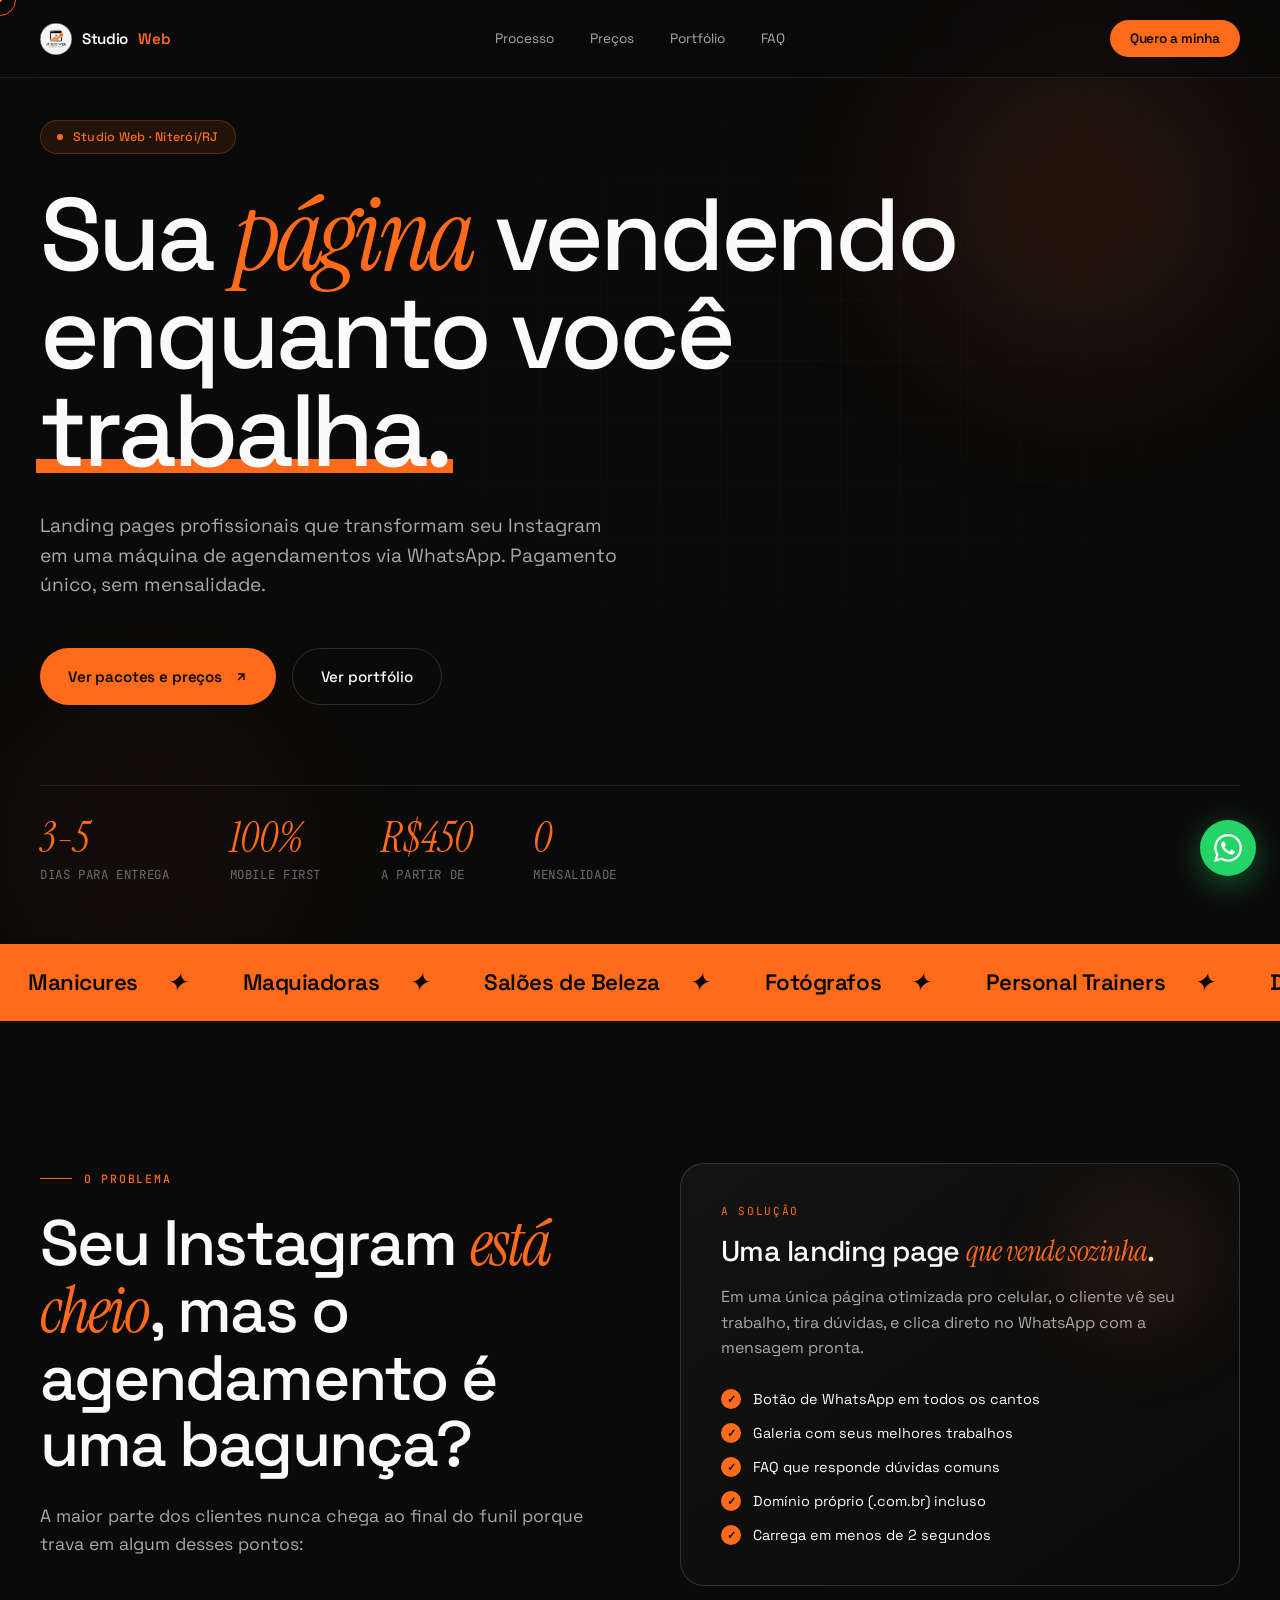
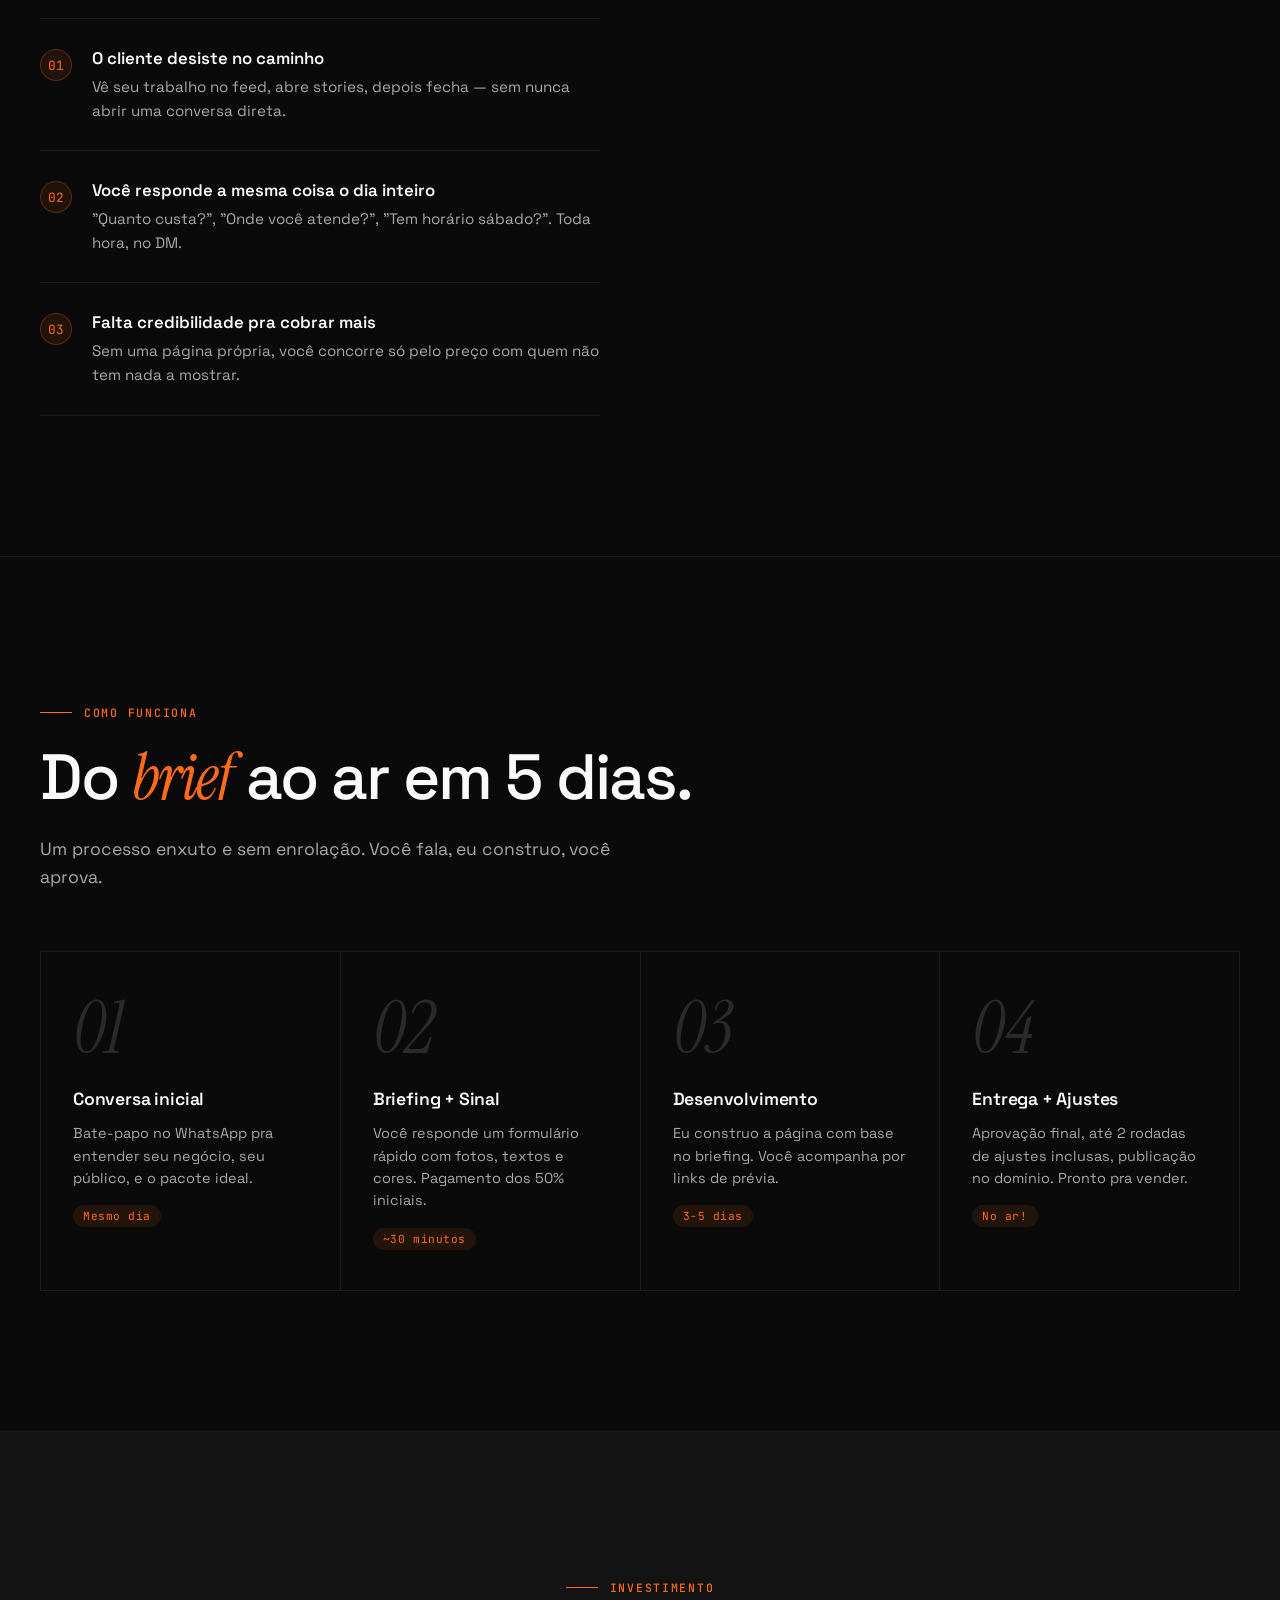
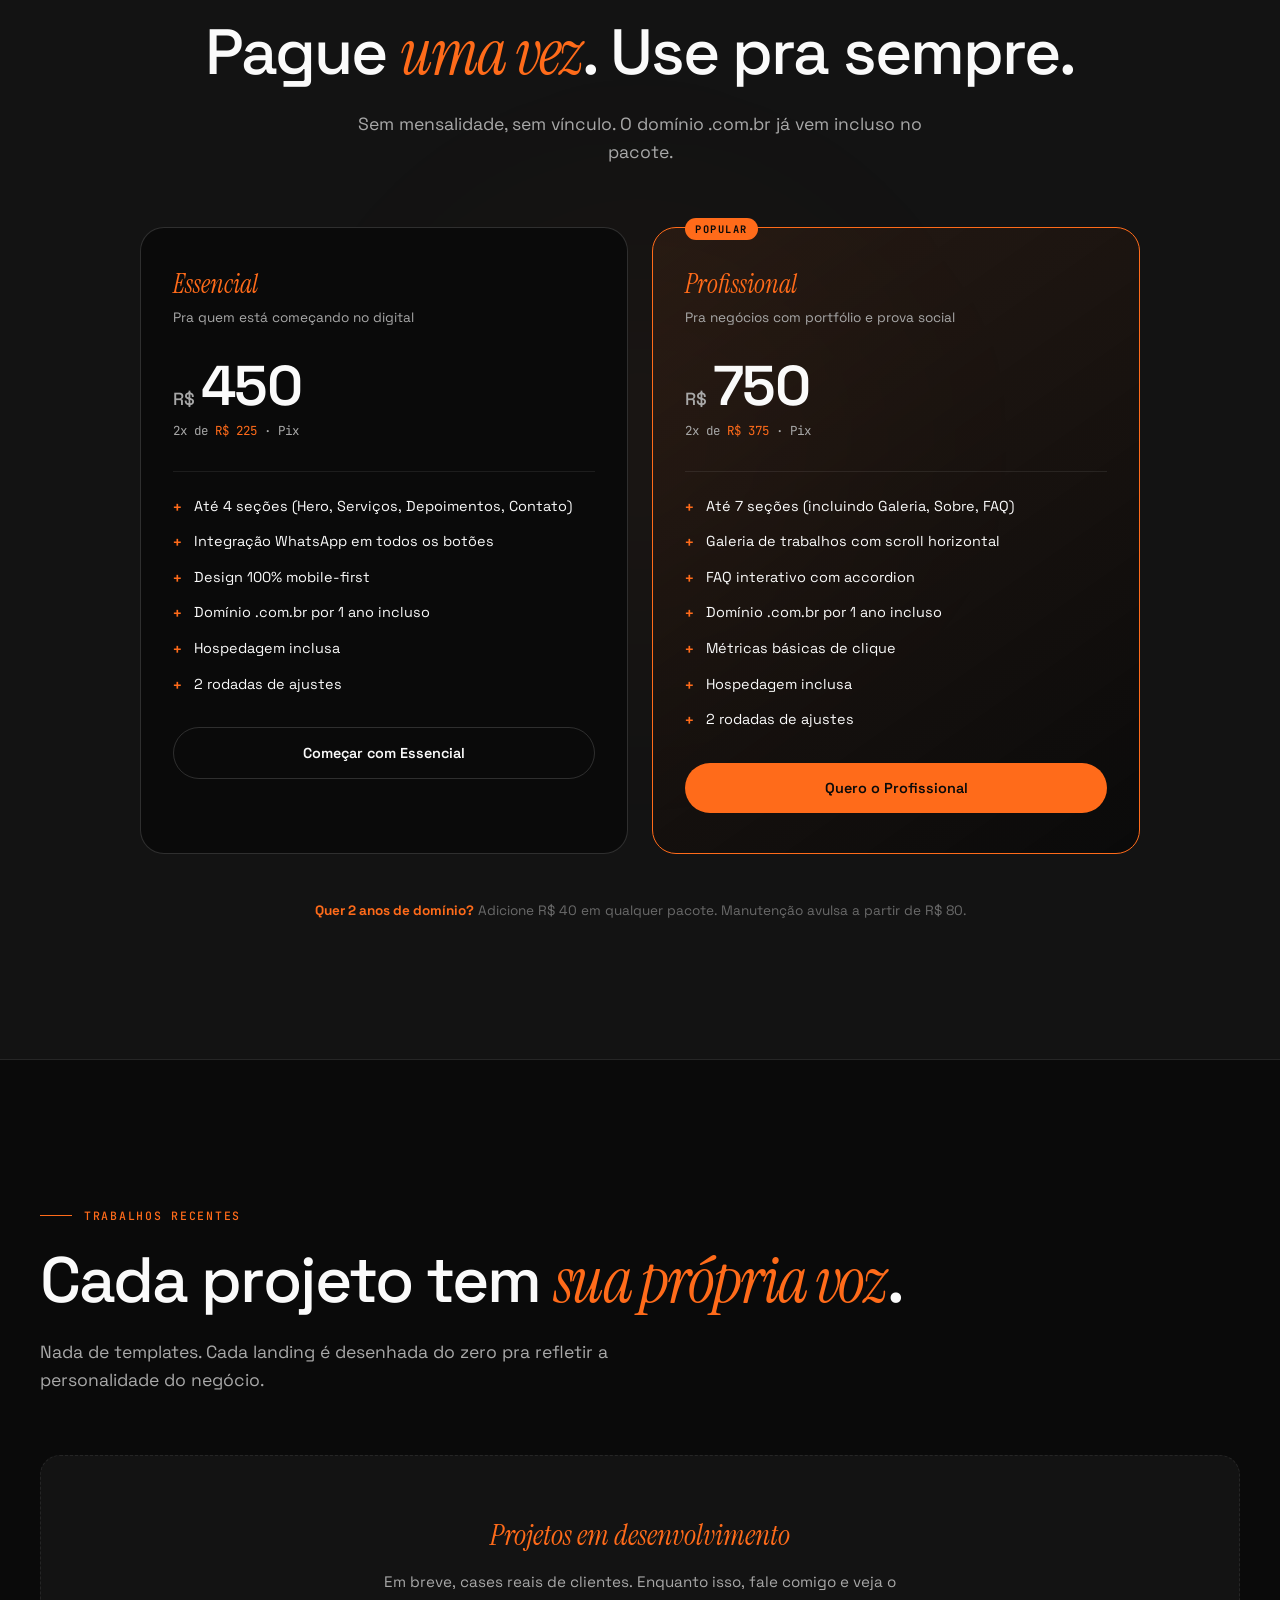
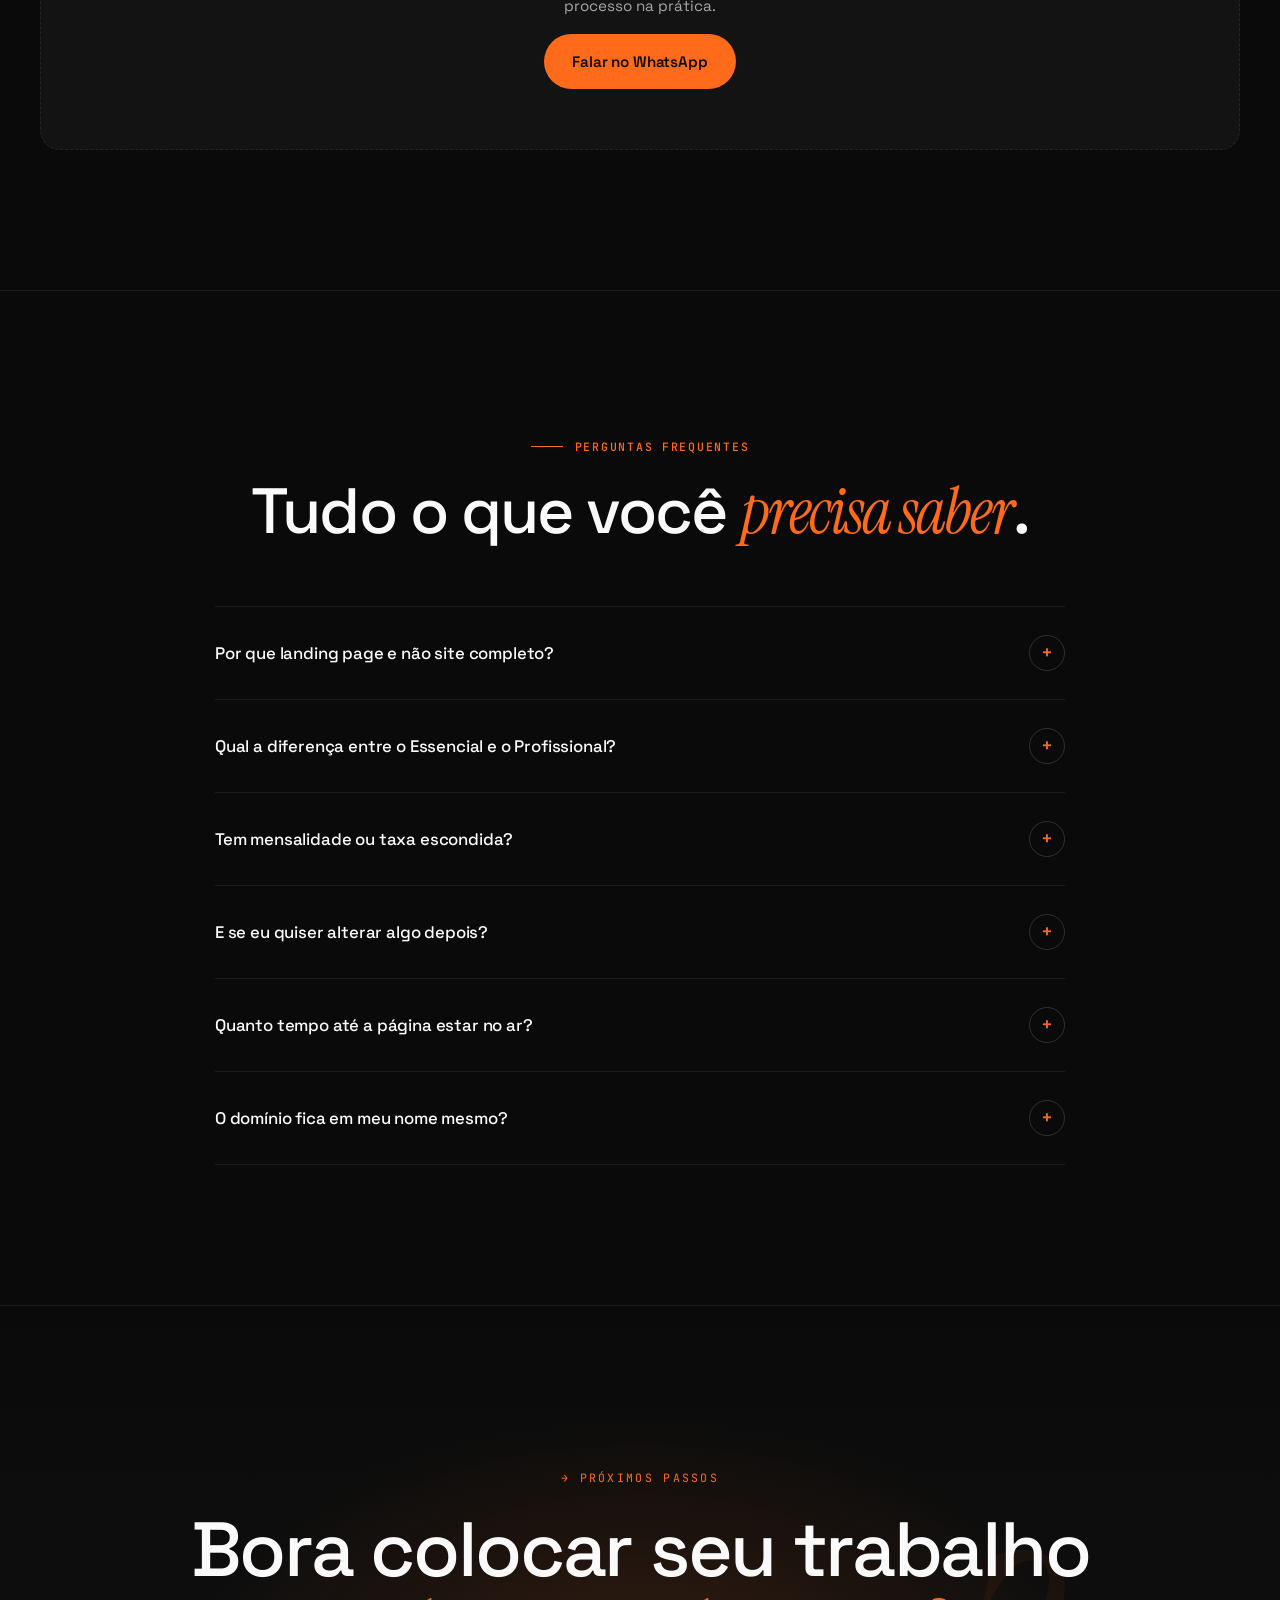
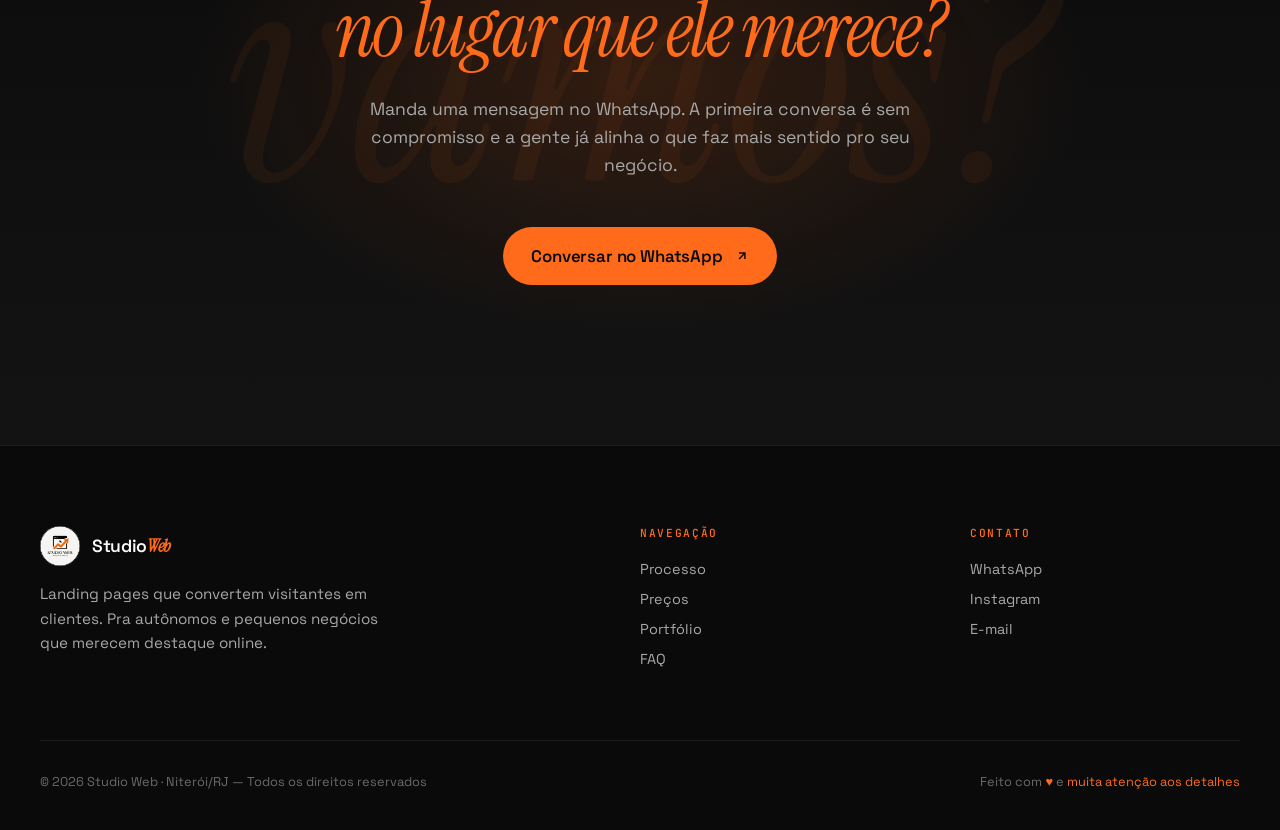
==== index.html @ 869f490e "Fase 3: adiciona dados estruturados (JSON-LD) A pagina nao tinha nenhum bloco application/ld+json. T" ====
<!DOCTYPE html>
<html lang="pt-BR">
<head>
<meta charset="UTF-8">
<meta name="viewport" content="width=device-width, initial-scale=1.0">

<!-- Marca que o JS está vivo. As animações de entrada (.reveal, .hero-title .word)
     e o cursor customizado só se aplicam sob html.js, então sem JS a página
     renderiza inteira e visível em vez de ficar em branco. -->
<script>document.documentElement.classList.add('js');</script>

<title>Studio Web — Landing Pages que convertem clientes em vendas</title>
<meta name="description" content="Landing pages profissionais para autônomos e pequenos negócios. Pagamento único, sem mensalidade. A partir de R$ 450.">

<link rel="canonical" href="https://www.studiowebniteroi.com.br/">
<meta name="robots" content="index, follow, max-image-preview:large, max-snippet:-1">
<meta name="author" content="Studio Web">
<meta name="theme-color" content="#0a0a0a">
<meta name="geo.region" content="BR-RJ">
<meta name="geo.placename" content="Niterói">

<!-- Open Graph -->
<!-- og:image ainda aponta pro logo (quadrado). Trocar por /og-image.jpg 1200x630 quando existir. -->
<meta property="og:type" content="website">
<meta property="og:url" content="https://www.studiowebniteroi.com.br/">
<meta property="og:locale" content="pt_BR">
<meta property="og:site_name" content="Studio Web">
<meta property="og:title" content="Studio Web — Landing Pages que convertem">
<meta property="og:description" content="Landing pages profissionais para autônomos e pequenos negócios. Pagamento único, sem mensalidade. A partir de R$ 450.">
<meta property="og:image" content="https://www.studiowebniteroi.com.br/logo.png">
<meta property="og:image:width" content="1092">
<meta property="og:image:height" content="1092">
<meta property="og:image:alt" content="Studio Web — landing pages para autônomos em Niterói">

<!-- Twitter Card -->
<meta name="twitter:card" content="summary_large_image">
<meta name="twitter:title" content="Studio Web — Landing Pages que convertem">
<meta name="twitter:description" content="Landing pages profissionais para autônomos e pequenos negócios. A partir de R$ 450.">
<meta name="twitter:image" content="https://www.studiowebniteroi.com.br/logo.png">

<!-- Favicon -->
<link rel="icon" type="image/png" href="logo.png">
<link rel="apple-touch-icon" href="logo.png">

<link href="https://fonts.googleapis.com/css2?family=Space+Grotesk:wght@400;500;600;700&family=Instrument+Serif:ital@0;1&family=JetBrains+Mono:wght@400;500&display=swap" rel="stylesheet">
<link rel="stylesheet" href="style.css">
</head>
<body>

<div class="cursor"></div>
<div class="cursor-dot"></div>

<!-- WhatsApp FAB -->
<a href="https://wa.me/5521991088053?text=Olá!%20Vi%20o%20site%20do%20Studio%20Web%20e%20quero%20uma%20landing%20page" target="_blank" rel="noopener" class="wa-fab" aria-label="WhatsApp">
  <svg viewBox="0 0 24 24" xmlns="http://www.w3.org/2000/svg"><path d="M17.472 14.382c-.297-.149-1.758-.867-2.03-.967-.273-.099-.471-.148-.67.15-.197.297-.767.966-.94 1.164-.173.199-.347.223-.644.075-.297-.15-1.255-.463-2.39-1.475-.883-.788-1.48-1.761-1.653-2.059-.173-.297-.018-.458.13-.606.134-.133.298-.347.446-.52.149-.174.198-.298.298-.497.099-.198.05-.371-.025-.52-.075-.149-.669-1.612-.916-2.207-.242-.579-.487-.5-.669-.51-.173-.008-.371-.01-.57-.01-.198 0-.52.074-.792.372-.272.297-1.04 1.016-1.04 2.479 0 1.462 1.065 2.875 1.213 3.074.149.198 2.096 3.2 5.077 4.487.709.306 1.262.489 1.694.625.712.227 1.36.195 1.871.118.571-.085 1.758-.719 2.006-1.413.248-.694.248-1.289.173-1.413-.074-.124-.272-.198-.57-.347m-5.421 7.403h-.004a9.87 9.87 0 01-5.031-1.378l-.361-.214-3.741.982.998-3.648-.235-.374a9.86 9.86 0 01-1.51-5.26c.001-5.45 4.436-9.884 9.888-9.884 2.64 0 5.122 1.03 6.988 2.898a9.825 9.825 0 012.893 6.994c-.003 5.45-4.437 9.884-9.885 9.884m8.413-18.297A11.815 11.815 0 0012.05 0C5.495 0 .16 5.335.157 11.892c0 2.096.547 4.142 1.588 5.945L.057 24l6.305-1.654a11.882 11.882 0 005.683 1.448h.005c6.554 0 11.89-5.335 11.893-11.893a11.821 11.821 0 00-3.48-8.413z"/></svg>
</a>

<!-- NAV -->
<nav id="nav">
  <a href="#" class="nav-logo">
    <img src="logo.png" alt="Studio Web">
    <span>Studio</span><span>Web</span>
  </a>
  <div class="nav-links">
    <a href="#processo">Processo</a>
    <a href="#precos">Preços</a>
    <a href="#portfolio">Portfólio</a>
    <a href="#faq">FAQ</a>
  </div>
  <a href="#precos" class="nav-cta">Quero a minha</a>
  <button class="nav-burger" id="nav-burger" aria-label="Menu">
    <span></span>
    <span></span>
    <span></span>
  </button>
</nav>

<!-- HERO -->
<section class="hero">
  <div class="hero-grid"></div>
  <div class="hero-glow"></div>
  <div class="hero-glow-2"></div>

  <div class="hero-tag">Studio Web · Niterói/RJ</div>

  <h1 class="hero-title">
    <span class="word" style="animation-delay: 0.4s">Sua</span>
    <span class="word" style="animation-delay: 0.5s"><em>página</em></span>
    <span class="word" style="animation-delay: 0.6s">vendendo</span><br>
    <span class="word" style="animation-delay: 0.7s">enquanto</span>
    <span class="word" style="animation-delay: 0.8s">você</span>
    <span class="word" style="animation-delay: 0.9s"><span class="accent">trabalha.</span></span>
  </h1>

  <p class="hero-sub">
    Landing pages profissionais que transformam seu Instagram em uma máquina de agendamentos via WhatsApp. Pagamento único, sem mensalidade.
  </p>

  <div class="hero-actions">
    <a href="#precos" class="btn-primary">
      Ver pacotes e preços
      <svg width="14" height="14" viewBox="0 0 24 24" fill="none" stroke="currentColor" stroke-width="2.5"><path d="M7 17L17 7M7 7h10v10"/></svg>
    </a>
    <a href="#portfolio" class="btn-secondary">
      Ver portfólio
    </a>
  </div>

  <div class="hero-stats">
    <div>
      <div class="stat-num">3-5</div>
      <div class="stat-label">Dias para entrega</div>
    </div>
    <div>
      <div class="stat-num">100%</div>
      <div class="stat-label">Mobile first</div>
    </div>
    <div>
      <div class="stat-num">R$450</div>
      <div class="stat-label">A partir de</div>
    </div>
    <div>
      <div class="stat-num">0</div>
      <div class="stat-label">Mensalidade</div>
    </div>
  </div>
</section>

<!-- MARQUEE -->
<div class="marquee">
  <div class="marquee-track">
    <div class="marquee-item">Manicures<span class="star">✦</span></div>
    <div class="marquee-item">Maquiadoras<span class="star">✦</span></div>
    <div class="marquee-item">Salões de Beleza<span class="star">✦</span></div>
    <div class="marquee-item">Fotógrafos<span class="star">✦</span></div>
    <div class="marquee-item">Personal Trainers<span class="star">✦</span></div>
    <div class="marquee-item">Designers<span class="star">✦</span></div>
    <div class="marquee-item">Confeitarias<span class="star">✦</span></div>
    <div class="marquee-item">Manicures<span class="star">✦</span></div>
    <div class="marquee-item">Maquiadoras<span class="star">✦</span></div>
    <div class="marquee-item">Salões de Beleza<span class="star">✦</span></div>
    <div class="marquee-item">Fotógrafos<span class="star">✦</span></div>
    <div class="marquee-item">Personal Trainers<span class="star">✦</span></div>
    <div class="marquee-item">Designers<span class="star">✦</span></div>
    <div class="marquee-item">Confeitarias<span class="star">✦</span></div>
  </div>
</div>

<!-- PROBLEM/SOLUTION -->
<section class="problem section-padding">
  <div class="problem-grid">
    <div>
      <div class="section-tag reveal">O problema</div>
      <h2 class="section-title reveal">Seu Instagram <em>está cheio</em>, mas o agendamento é uma bagunça?</h2>
      <p class="section-sub reveal">A maior parte dos clientes nunca chega ao final do funil porque trava em algum desses pontos:</p>

      <div class="problem-list reveal">
        <div class="problem-item">
          <div class="problem-icon">01</div>
          <div class="problem-text">
            <strong>O cliente desiste no caminho</strong>
            <p>Vê seu trabalho no feed, abre stories, depois fecha — sem nunca abrir uma conversa direta.</p>
          </div>
        </div>
        <div class="problem-item">
          <div class="problem-icon">02</div>
          <div class="problem-text">
            <strong>Você responde a mesma coisa o dia inteiro</strong>
            <p>"Quanto custa?", "Onde você atende?", "Tem horário sábado?". Toda hora, no DM.</p>
          </div>
        </div>
        <div class="problem-item">
          <div class="problem-icon">03</div>
          <div class="problem-text">
            <strong>Falta credibilidade pra cobrar mais</strong>
            <p>Sem uma página própria, você concorre só pelo preço com quem não tem nada a mostrar.</p>
          </div>
        </div>
      </div>
    </div>

    <div class="solution-card reveal">
      <div class="solution-label">A solução</div>
      <h3 class="solution-title">Uma landing page <em>que vende sozinha</em>.</h3>
      <p class="solution-desc">Em uma única página otimizada pro celular, o cliente vê seu trabalho, tira dúvidas, e clica direto no WhatsApp com a mensagem pronta.</p>
      <div class="solution-features">
        <div><span class="check-icon">✓</span> Botão de WhatsApp em todos os cantos</div>
        <div><span class="check-icon">✓</span> Galeria com seus melhores trabalhos</div>
        <div><span class="check-icon">✓</span> FAQ que responde dúvidas comuns</div>
        <div><span class="check-icon">✓</span> Domínio próprio (.com.br) incluso</div>
        <div><span class="check-icon">✓</span> Carrega em menos de 2 segundos</div>
      </div>
    </div>
  </div>
</section>

<!-- PROCESSO -->
<section class="processo section-padding" id="processo">
  <div class="reveal">
    <div class="section-tag">Como funciona</div>
    <h2 class="section-title">Do <em>brief</em> ao ar em 5 dias.</h2>
    <p class="section-sub">Um processo enxuto e sem enrolação. Você fala, eu construo, você aprova.</p>
  </div>

  <div class="processo-grid reveal">
    <div class="proc-step">
      <div class="proc-num">01</div>
      <h3 class="proc-title">Conversa inicial</h3>
      <p class="proc-desc">Bate-papo no WhatsApp pra entender seu negócio, seu público, e o pacote ideal.</p>
      <div class="proc-time">Mesmo dia</div>
    </div>
    <div class="proc-step">
      <div class="proc-num">02</div>
      <h3 class="proc-title">Briefing + Sinal</h3>
      <p class="proc-desc">Você responde um formulário rápido com fotos, textos e cores. Pagamento dos 50% iniciais.</p>
      <div class="proc-time">~30 minutos</div>
    </div>
    <div class="proc-step">
      <div class="proc-num">03</div>
      <h3 class="proc-title">Desenvolvimento</h3>
      <p class="proc-desc">Eu construo a página com base no briefing. Você acompanha por links de prévia.</p>
      <div class="proc-time">3-5 dias</div>
    </div>
    <div class="proc-step">
      <div class="proc-num">04</div>
      <h3 class="proc-title">Entrega + Ajustes</h3>
      <p class="proc-desc">Aprovação final, até 2 rodadas de ajustes inclusas, publicação no domínio. Pronto pra vender.</p>
      <div class="proc-time">No ar!</div>
    </div>
  </div>
</section>

<!-- PRICING -->
<section class="pricing section-padding" id="precos">
  <div class="pricing-header reveal">
    <div class="section-tag" style="justify-content: center;">Investimento</div>
    <h2 class="section-title" style="margin: 0 auto 24px;">Pague <em>uma vez</em>. Use pra sempre.</h2>
  </div>
  <p class="section-sub pricing-sub-center reveal">Sem mensalidade, sem vínculo. O domínio .com.br já vem incluso no pacote.</p>

  <div class="price-grid">
    <div class="price-card reveal">
      <div class="price-name">Essencial</div>
      <div class="price-tagline">Pra quem está começando no digital</div>

      <div class="price-amount">
        <span class="price-currency">R$</span>
        <span class="price-value">450</span>
      </div>
      <div class="price-pix">2x de <span>R$ 225</span> · Pix</div>

      <div class="price-features">
        <div class="price-feature">Até 4 seções (Hero, Serviços, Depoimentos, Contato)</div>
        <div class="price-feature">Integração WhatsApp em todos os botões</div>
        <div class="price-feature">Design 100% mobile-first</div>
        <div class="price-feature">Domínio .com.br por 1 ano incluso</div>
        <div class="price-feature">Hospedagem inclusa</div>
        <div class="price-feature">2 rodadas de ajustes</div>
      </div>

      <a href="https://wa.me/5521991088053?text=Olá!%20Quero%20o%20Pacote%20Essencial!" target="_blank" rel="noopener" class="price-cta outline">Começar com Essencial</a>
    </div>

    <div class="price-card featured reveal">
      <div class="price-name">Profissional</div>
      <div class="price-tagline">Pra negócios com portfólio e prova social</div>

      <div class="price-amount">
        <span class="price-currency">R$</span>
        <span class="price-value">750</span>
      </div>
      <div class="price-pix">2x de <span>R$ 375</span> · Pix</div>

      <div class="price-features">
        <div class="price-feature">Até 7 seções (incluindo Galeria, Sobre, FAQ)</div>
        <div class="price-feature">Galeria de trabalhos com scroll horizontal</div>
        <div class="price-feature">FAQ interativo com accordion</div>
        <div class="price-feature">Domínio .com.br por 1 ano incluso</div>
        <div class="price-feature">Métricas básicas de clique</div>
        <div class="price-feature">Hospedagem inclusa</div>
        <div class="price-feature">2 rodadas de ajustes</div>
      </div>

      <a href="https://wa.me/5521991088053?text=Olá!%20Quero%20o%20Pacote%20Profissional!" target="_blank" rel="noopener" class="price-cta primary">Quero o Profissional</a>
    </div>
  </div>

  <p class="pricing-note reveal">
    <strong>Quer 2 anos de domínio?</strong> Adicione R$ 40 em qualquer pacote. Manutenção avulsa a partir de R$ 80.
  </p>
</section>

<!-- PORTFOLIO -->
<section class="portfolio section-padding" id="portfolio">
  <div class="reveal">
    <div class="section-tag">Trabalhos recentes</div>
    <h2 class="section-title">Cada projeto tem <em>sua própria voz</em>.</h2>
    <p class="section-sub">Nada de templates. Cada landing é desenhada do zero pra refletir a personalidade do negócio.</p>
  </div>

  <div class="portfolio-grid">
    <div class="port-card coming-soon reveal">
      <div class="coming-soon-content">
        <p class="coming-soon-title">Projetos em desenvolvimento</p>
        <p class="coming-soon-sub">Em breve, cases reais de clientes. Enquanto isso, fale comigo e veja o processo na prática.</p>
        <a href="https://wa.me/5521991088053" target="_blank" rel="noopener noreferrer" class="btn-primary">Falar no WhatsApp</a>
      </div>
    </div>
  </div>
</section>

<!-- FAQ -->
<section class="faq section-padding" id="faq">
  <div style="text-align: center;" class="reveal">
    <div class="section-tag" style="justify-content: center;">Perguntas frequentes</div>
    <h2 class="section-title" style="margin: 0 auto;">Tudo o que você <em>precisa saber</em>.</h2>
  </div>

  <div class="faq-list">
    <div class="faq-item">
      <button class="faq-q">
        Por que landing page e não site completo?
        <span class="faq-icon">+</span>
      </button>
      <div class="faq-a">
        <div class="faq-a-inner">Pequenos negócios não precisam de um site com 10 páginas. Precisam de uma página única, focada em um objetivo: transformar visitante em cliente. Landing pages convertem 3 a 5x mais que sites institucionais tradicionais.</div>
      </div>
    </div>

    <div class="faq-item">
      <button class="faq-q">
        Qual a diferença entre o Essencial e o Profissional?
        <span class="faq-icon">+</span>
      </button>
      <div class="faq-a">
        <div class="faq-a-inner">O Essencial é mais direto: 4 seções focadas em conversão rápida. O Profissional adiciona galeria de trabalhos, seção sobre você, FAQ e métricas — ideal pra quem já tem portfólio para mostrar e quer construir mais autoridade.</div>
      </div>
    </div>

    <div class="faq-item">
      <button class="faq-q">
        Tem mensalidade ou taxa escondida?
        <span class="faq-icon">+</span>
      </button>
      <div class="faq-a">
        <div class="faq-a-inner">Não. Você paga uma única vez (parcelado em 2x via Pix). Domínio e hospedagem do primeiro ano já estão inclusos. Depois, só renovação anual do domínio (~R$40/ano direto no Registro.br) e manutenções avulsas só quando precisar.</div>
      </div>
    </div>

    <div class="faq-item">
      <button class="faq-q">
        E se eu quiser alterar algo depois?
        <span class="faq-icon">+</span>
      </button>
      <div class="faq-a">
        <div class="faq-a-inner">Manutenções são avulsas: R$80 (até 2 alterações simples) ou R$150 (até 5 alterações ou 1 nova seção). Sem contrato, sem mensalidade. Você compra só quando precisar.</div>
      </div>
    </div>

    <div class="faq-item">
      <button class="faq-q">
        Quanto tempo até a página estar no ar?
        <span class="faq-icon">+</span>
      </button>
      <div class="faq-a">
        <div class="faq-a-inner">3 a 5 dias úteis após o pagamento do sinal e o envio de todos os materiais (fotos, textos, logo). Depende muito da agilidade no envio do briefing — quanto mais rápido você manda, mais rápido fica pronto.</div>
      </div>
    </div>

    <div class="faq-item">
      <button class="faq-q">
        O domínio fica em meu nome mesmo?
        <span class="faq-icon">+</span>
      </button>
      <div class="faq-a">
        <div class="faq-a-inner">Sim, sempre. O .com.br é registrado no Registro.br no seu CPF/CNPJ. Eu só faço a configuração técnica. Se um dia quiser sair, leva tudo com você sem dor de cabeça.</div>
      </div>
    </div>
  </div>
</section>

<!-- CTA FINAL -->
<section class="cta-final">
  <div class="cta-bg-text">vamos?</div>
  <div class="cta-final-content">
    <div class="cta-final-tag reveal">→ Próximos passos</div>
    <h2 class="cta-final-title reveal">
      Bora colocar seu trabalho<br>
      <em>no lugar que ele merece?</em>
    </h2>
    <p class="cta-final-sub reveal">Manda uma mensagem no WhatsApp. A primeira conversa é sem compromisso e a gente já alinha o que faz mais sentido pro seu negócio.</p>
    <a href="https://wa.me/5521991088053?text=Olá!%20Vi%20o%20site%20do%20Studio%20Web%20e%20quero%20conversar" target="_blank" rel="noopener" class="btn-primary reveal" style="font-size: 1.05rem;">
      Conversar no WhatsApp
      <svg width="14" height="14" viewBox="0 0 24 24" fill="none" stroke="currentColor" stroke-width="2.5"><path d="M7 17L17 7M7 7h10v10"/></svg>
    </a>
  </div>
</section>

<!-- FOOTER -->
<footer>
  <div class="footer-grid">
    <div>
      <div class="footer-brand">
        <img src="logo.png" alt="Studio Web">
        <span>Studio<em>Web</em></span>
      </div>
      <p class="footer-tagline">Landing pages que convertem visitantes em clientes. Pra autônomos e pequenos negócios que merecem destaque online.</p>
    </div>

    <div class="footer-col">
      <h4>Navegação</h4>
      <a href="#processo">Processo</a>
      <a href="#precos">Preços</a>
      <a href="#portfolio">Portfólio</a>
      <a href="#faq">FAQ</a>
    </div>

    <div class="footer-col">
      <h4>Contato</h4>
      <a href="https://wa.me/5521991088053" target="_blank">WhatsApp</a>
      <a href="https://www.instagram.com/studiowebnit/" target="_blank">Instagram</a>
      <a href="mailto:studiowebniteroi@gmail.com">E-mail</a>
    </div>
  </div>

  <div class="footer-bottom">
    <div>© 2026 Studio Web · Niterói/RJ — Todos os direitos reservados</div>
    <div>Feito com <span style="color: var(--orange)">♥</span> e <a href="#">muita atenção aos detalhes</a></div>
  </div>
</footer>

<!-- Dados estruturados. As URLs aqui precisam bater com o canonical e o og:url
     do <head>; o texto das perguntas precisa bater com a seção #faq. -->
<script type="application/ld+json">
{
  "@context": "https://schema.org",
  "@graph": [
    {
      "@type": "ProfessionalService",
      "@id": "https://www.studiowebniteroi.com.br/#business",
      "name": "Studio Web",
      "description": "Criação de landing pages para autônomos e pequenos negócios em Niterói e região metropolitana do Rio de Janeiro. Pagamento único, sem mensalidade.",
      "url": "https://www.studiowebniteroi.com.br/",
      "image": "https://www.studiowebniteroi.com.br/logo.png",
      "logo": "https://www.studiowebniteroi.com.br/logo.png",
      "telephone": "+5521991088053",
      "email": "studiowebniteroi@gmail.com",
      "priceRange": "R$450-R$750",
      "currenciesAccepted": "BRL",
      "paymentAccepted": "Pix",
      "address": {
        "@type": "PostalAddress",
        "addressLocality": "Niterói",
        "addressRegion": "RJ",
        "addressCountry": "BR"
      },
      "areaServed": [
        { "@type": "City", "name": "Niterói" },
        { "@type": "City", "name": "São Gonçalo" },
        { "@type": "City", "name": "Rio de Janeiro" }
      ],
      "sameAs": [
        "https://www.instagram.com/studiowebnit/"
      ],
      "hasOfferCatalog": {
        "@type": "OfferCatalog",
        "name": "Pacotes de landing page",
        "itemListElement": [
          {
            "@type": "Offer",
            "name": "Essencial",
            "price": "450",
            "priceCurrency": "BRL",
            "description": "Landing page de até 4 seções, integração com WhatsApp em todos os botões, design 100% mobile-first, domínio .com.br por 1 ano, hospedagem inclusa e 2 rodadas de ajustes.",
            "availability": "https://schema.org/InStock",
            "itemOffered": {
              "@type": "Service",
              "name": "Criação de landing page — Essencial",
              "serviceType": "Desenvolvimento web"
            }
          },
          {
            "@type": "Offer",
            "name": "Profissional",
            "price": "750",
            "priceCurrency": "BRL",
            "description": "Landing page de até 7 seções, incluindo galeria de trabalhos com scroll horizontal, seção sobre, FAQ interativo e métricas básicas de clique. Domínio .com.br por 1 ano, hospedagem inclusa e 2 rodadas de ajustes.",
            "availability": "https://schema.org/InStock",
            "itemOffered": {
              "@type": "Service",
              "name": "Criação de landing page — Profissional",
              "serviceType": "Desenvolvimento web"
            }
          }
        ]
      }
    },
    {
      "@type": "WebSite",
      "@id": "https://www.studiowebniteroi.com.br/#website",
      "url": "https://www.studiowebniteroi.com.br/",
      "name": "Studio Web",
      "inLanguage": "pt-BR",
      "publisher": { "@id": "https://www.studiowebniteroi.com.br/#business" }
    },
    {
      "@type": "HowTo",
      "@id": "https://www.studiowebniteroi.com.br/#processo",
      "name": "Como contratar uma landing page no Studio Web",
      "totalTime": "P5D",
      "estimatedCost": {
        "@type": "MonetaryAmount",
        "currency": "BRL",
        "value": "450"
      },
      "step": [
        {
          "@type": "HowToStep",
          "position": 1,
          "name": "Conversa inicial",
          "text": "Bate-papo no WhatsApp pra entender seu negócio, seu público, e o pacote ideal."
        },
        {
          "@type": "HowToStep",
          "position": 2,
          "name": "Briefing + Sinal",
          "text": "Você responde um formulário rápido com fotos, textos e cores. Pagamento dos 50% iniciais."
        },
        {
          "@type": "HowToStep",
          "position": 3,
          "name": "Desenvolvimento",
          "text": "Eu construo a página com base no briefing. Você acompanha por links de prévia. Leva de 3 a 5 dias."
        },
        {
          "@type": "HowToStep",
          "position": 4,
          "name": "Entrega + Ajustes",
          "text": "Aprovação final, até 2 rodadas de ajustes inclusas, publicação no domínio. Pronto pra vender."
        }
      ]
    },
    {
      "@type": "FAQPage",
      "@id": "https://www.studiowebniteroi.com.br/#faq",
      "mainEntity": [
        {
          "@type": "Question",
          "name": "Por que landing page e não site completo?",
          "acceptedAnswer": {
            "@type": "Answer",
            "text": "Pequenos negócios não precisam de um site com 10 páginas. Precisam de uma página única, focada em um objetivo: transformar visitante em cliente. Landing pages convertem 3 a 5x mais que sites institucionais tradicionais."
          }
        },
        {
          "@type": "Question",
          "name": "Qual a diferença entre o Essencial e o Profissional?",
          "acceptedAnswer": {
            "@type": "Answer",
            "text": "O Essencial é mais direto: 4 seções focadas em conversão rápida. O Profissional adiciona galeria de trabalhos, seção sobre você, FAQ e métricas — ideal pra quem já tem portfólio para mostrar e quer construir mais autoridade."
          }
        },
        {
          "@type": "Question",
          "name": "Tem mensalidade ou taxa escondida?",
          "acceptedAnswer": {
            "@type": "Answer",
            "text": "Não. Você paga uma única vez (parcelado em 2x via Pix). Domínio e hospedagem do primeiro ano já estão inclusos. Depois, só renovação anual do domínio (~R$40/ano direto no Registro.br) e manutenções avulsas só quando precisar."
          }
        },
        {
          "@type": "Question",
          "name": "E se eu quiser alterar algo depois?",
          "acceptedAnswer": {
            "@type": "Answer",
            "text": "Manutenções são avulsas: R$80 (até 2 alterações simples) ou R$150 (até 5 alterações ou 1 nova seção). Sem contrato, sem mensalidade. Você compra só quando precisar."
          }
        },
        {
          "@type": "Question",
          "name": "Quanto tempo até a página estar no ar?",
          "acceptedAnswer": {
            "@type": "Answer",
            "text": "3 a 5 dias úteis após o pagamento do sinal e o envio de todos os materiais (fotos, textos, logo). Depende muito da agilidade no envio do briefing — quanto mais rápido você manda, mais rápido fica pronto."
          }
        },
        {
          "@type": "Question",
          "name": "O domínio fica em meu nome mesmo?",
          "acceptedAnswer": {
            "@type": "Answer",
            "text": "Sim, sempre. O .com.br é registrado no Registro.br no seu CPF/CNPJ. Eu só faço a configuração técnica. Se um dia quiser sair, leva tudo com você sem dor de cabeça."
          }
        }
      ]
    }
  ]
}
</script>

<script src="script.js"></script>
</body>
</html>
---- style.css ----
*, *::before, *::after { margin: 0; padding: 0; box-sizing: border-box; }

:root {
  --black: #0a0a0a;
  --black-2: #131313;
  --black-3: #1a1a1a;
  --orange: #FF6B1A;
  --orange-bright: #FF8033;
  --orange-deep: #E85D14;
  --white: #fafafa;
  --gray-100: #f0f0f0;
  --gray-300: #a8a8a8;
  --gray-500: #6a6a6a;
  --gray-700: #2a2a2a;
  --line: rgba(255,255,255,0.08);
  --line-strong: rgba(255,255,255,0.15);
}

html { scroll-behavior: smooth; }

body {
  font-family: 'Space Grotesk', sans-serif;
  background: var(--black);
  color: var(--white);
  overflow-x: hidden;
  -webkit-font-smoothing: antialiased;
  cursor: none;
}

a { color: inherit; text-decoration: none; cursor: none; }
button { cursor: none; }

@media (hover: none) and (pointer: coarse) {
  body, a, button { cursor: auto; }
  .cursor, .cursor-dot { display: none !important; }
}

/* ── CUSTOM CURSOR ── */
.cursor {
  position: fixed;
  width: 32px; height: 32px;
  border: 1px solid var(--orange);
  border-radius: 50%;
  pointer-events: none;
  z-index: 9999;
  transform: translate(-50%, -50%);
  transition: width 0.25s, height 0.25s, background 0.25s, border-color 0.25s;
  mix-blend-mode: difference;
}
.cursor-dot {
  position: fixed;
  width: 4px; height: 4px;
  background: var(--orange);
  border-radius: 50%;
  pointer-events: none;
  z-index: 9999;
  transform: translate(-50%, -50%);
}
.cursor.hover {
  width: 56px; height: 56px;
  background: var(--orange);
  border-color: var(--orange);
}

/* ── NAV ── */
nav {
  position: fixed;
  top: 0; left: 0; right: 0;
  z-index: 100;
  padding: 20px 40px;
  display: flex;
  justify-content: space-between;
  align-items: center;
  background: rgba(10,10,10,0.6);
  backdrop-filter: blur(20px);
  -webkit-backdrop-filter: blur(20px);
  border-bottom: 1px solid var(--line);
  transition: padding 0.3s;
}
nav.scrolled { padding: 14px 40px; }

.nav-logo {
  display: flex;
  align-items: center;
  gap: 10px;
  font-weight: 600;
  letter-spacing: -0.02em;
  font-size: 0.95rem;
}
.nav-logo img { width: 32px; height: 32px; border-radius: 50%; }
.nav-logo span:last-child { color: var(--orange); }

.nav-links {
  display: flex;
  gap: 36px;
  align-items: center;
}
.nav-links a {
  font-size: 0.85rem;
  font-weight: 400;
  color: var(--gray-300);
  transition: color 0.2s;
  position: relative;
}
.nav-links a:hover { color: var(--white); }
.nav-links a::after {
  content: '';
  position: absolute;
  bottom: -4px; left: 0; right: 0;
  height: 1px;
  background: var(--orange);
  transform: scaleX(0);
  transform-origin: left;
  transition: transform 0.3s ease;
}
.nav-links a:hover::after { transform: scaleX(1); }

.nav-cta {
  background: var(--orange);
  color: var(--black);
  padding: 10px 20px;
  border-radius: 100px;
  font-weight: 600;
  font-size: 0.85rem;
  letter-spacing: -0.01em;
  transition: transform 0.2s, background 0.2s;
}
.nav-cta:hover { background: var(--orange-bright); transform: translateY(-1px); }

/* ── HAMBURGER ── */
.nav-burger {
  display: none;
  flex-direction: column;
  gap: 5px;
  background: none;
  border: none;
  padding: 6px;
  z-index: 200;
  position: relative;
}
.nav-burger span {
  display: block;
  width: 22px;
  height: 2px;
  background: var(--white);
  border-radius: 2px;
  transition: all 0.3s ease;
  transform-origin: center;
}
.nav-burger.open span:nth-child(1) { transform: translateY(7px) rotate(45deg); }
.nav-burger.open span:nth-child(2) { opacity: 0; transform: scaleX(0); }
.nav-burger.open span:nth-child(3) { transform: translateY(-7px) rotate(-45deg); }

@media (max-width: 800px) {
  nav { padding: 16px 20px; }
  nav.scrolled { padding: 12px 20px; }

  .nav-burger { display: flex; }

  .nav-links {
    position: fixed;
    inset: 0;
    background: var(--black);
    flex-direction: column;
    justify-content: center;
    align-items: center;
    gap: 40px;
    z-index: 150;
    opacity: 0;
    pointer-events: none;
    transition: opacity 0.3s ease;
  }
  .nav-links.open {
    opacity: 1;
    pointer-events: all;
  }
  .nav-links a {
    font-size: 1.8rem;
    font-weight: 500;
    color: var(--white);
  }
  .nav-links a::after { display: none; }
  .nav-cta { display: none; }
}

/* ── HERO ── */
.hero {
  min-height: 100vh;
  position: relative;
  display: flex;
  flex-direction: column;
  justify-content: center;
  padding: 120px 40px 60px;
  overflow: hidden;
}

.hero-grid {
  position: absolute;
  inset: 0;
  background-image:
    linear-gradient(rgba(255,107,26,0.04) 1px, transparent 1px),
    linear-gradient(90deg, rgba(255,107,26,0.04) 1px, transparent 1px);
  background-size: 60px 60px;
  mask-image: radial-gradient(ellipse 70% 60% at 60% 40%, black 0%, transparent 70%);
  -webkit-mask-image: radial-gradient(ellipse 70% 60% at 60% 40%, black 0%, transparent 70%);
}

.hero-glow {
  position: absolute;
  width: 600px; height: 600px;
  border-radius: 50%;
  background: radial-gradient(circle, rgba(255,107,26,0.15) 0%, transparent 60%);
  top: -100px; right: -100px;
  filter: blur(60px);
  pointer-events: none;
}
.hero-glow-2 {
  position: absolute;
  width: 400px; height: 400px;
  border-radius: 50%;
  background: radial-gradient(circle, rgba(255,107,26,0.08) 0%, transparent 70%);
  bottom: -100px; left: -50px;
  filter: blur(80px);
  pointer-events: none;
}

.hero-tag {
  display: inline-flex;
  align-items: center;
  gap: 10px;
  background: rgba(255,107,26,0.1);
  border: 1px solid rgba(255,107,26,0.25);
  padding: 8px 16px;
  border-radius: 100px;
  font-size: 0.78rem;
  font-weight: 500;
  color: var(--orange);
  letter-spacing: 0.02em;
  margin-bottom: 32px;
  width: fit-content;
  position: relative;
  z-index: 2;
  opacity: 0;
  animation: fadeUp 0.7s ease 0.2s forwards;
}
.hero-tag::before {
  content: '';
  width: 6px; height: 6px;
  background: var(--orange);
  border-radius: 50%;
  animation: pulse-tag 2s ease-in-out infinite;
}
@keyframes pulse-tag {
  0%, 100% { opacity: 1; transform: scale(1); }
  50% { opacity: 0.4; transform: scale(0.7); }
}

.hero-title {
  font-size: clamp(3rem, 8vw, 6.5rem);
  font-weight: 500;
  line-height: 0.95;
  letter-spacing: -0.04em;
  margin-bottom: 32px;
  position: relative;
  z-index: 2;
  max-width: 1100px;
}
.hero-title .word { display: inline-block; }
html.js .hero-title .word {
  opacity: 0;
  transform: translateY(40px);
  animation: fadeUp 0.8s cubic-bezier(0.16, 1, 0.3, 1) forwards;
}
.hero-title em {
  font-family: 'Instrument Serif', serif;
  font-style: italic;
  font-weight: 400;
  color: var(--orange);
  position: relative;
}
.hero-title .accent {
  position: relative;
  display: inline-block;
}
.hero-title .accent::after {
  content: '';
  position: absolute;
  left: -4px; right: -4px;
  bottom: 6px;
  height: 14px;
  background: var(--orange);
  z-index: -1;
  transform: scaleX(0);
  transform-origin: left;
  animation: highlight 0.8s ease 1.4s forwards;
}
@keyframes highlight {
  to { transform: scaleX(1); }
}

.hero-sub {
  font-size: clamp(1.05rem, 1.5vw, 1.25rem);
  color: var(--gray-300);
  max-width: 580px;
  line-height: 1.55;
  font-weight: 400;
  margin-bottom: 48px;
  position: relative;
  z-index: 2;
  opacity: 0;
  animation: fadeUp 0.8s ease 1s forwards;
}

.hero-actions {
  display: flex;
  gap: 16px;
  flex-wrap: wrap;
  position: relative;
  z-index: 2;
  opacity: 0;
  animation: fadeUp 0.8s ease 1.2s forwards;
}

.btn-primary {
  display: inline-flex;
  align-items: center;
  gap: 12px;
  background: var(--orange);
  color: var(--black);
  padding: 18px 28px;
  border-radius: 100px;
  font-weight: 600;
  font-size: 0.95rem;
  letter-spacing: -0.01em;
  transition: transform 0.2s, background 0.2s, box-shadow 0.3s;
  position: relative;
}
.btn-primary:hover {
  background: var(--orange-bright);
  transform: translateY(-2px);
  box-shadow: 0 12px 40px rgba(255,107,26,0.3);
}
.btn-primary svg { transition: transform 0.3s; }
.btn-primary:hover svg { transform: translate(3px, -3px); }

.btn-secondary {
  display: inline-flex;
  align-items: center;
  gap: 10px;
  background: transparent;
  color: var(--white);
  padding: 18px 28px;
  border-radius: 100px;
  font-weight: 500;
  font-size: 0.95rem;
  border: 1px solid var(--line-strong);
  transition: border-color 0.2s, background 0.2s;
}
.btn-secondary:hover { border-color: var(--orange); background: rgba(255,107,26,0.05); }

.hero-stats {
  display: flex;
  gap: 60px;
  margin-top: 80px;
  padding-top: 32px;
  border-top: 1px solid var(--line);
  position: relative;
  z-index: 2;
  flex-wrap: wrap;
  opacity: 0;
  animation: fadeUp 1s ease 1.4s forwards;
}
.stat-num {
  font-family: 'Instrument Serif', serif;
  font-style: italic;
  font-size: 2.6rem;
  color: var(--orange);
  line-height: 1;
  font-weight: 400;
}
.stat-label {
  font-size: 0.78rem;
  color: var(--gray-500);
  font-family: 'JetBrains Mono', monospace;
  letter-spacing: 0.05em;
  text-transform: uppercase;
  margin-top: 6px;
}

/* ── MARQUEE ── */
.marquee {
  background: var(--orange);
  color: var(--black);
  padding: 22px 0;
  overflow: hidden;
  border-top: 1px solid var(--black);
  border-bottom: 1px solid var(--black);
}
.marquee-track {
  display: flex;
  gap: 0;
  animation: scroll-x 30s linear infinite;
  width: max-content;
}
.marquee-item {
  display: flex;
  align-items: center;
  gap: 28px;
  padding: 0 28px;
  font-size: 1.4rem;
  font-weight: 600;
  white-space: nowrap;
  letter-spacing: -0.02em;
}
.marquee-item .star {
  font-family: 'Instrument Serif', serif;
  font-style: italic;
  font-size: 1.6rem;
  color: var(--black);
  font-weight: 400;
}
@keyframes scroll-x {
  from { transform: translateX(0); }
  to { transform: translateX(-50%); }
}

/* ── SECTION GENERAL ── */
section { position: relative; }

.section-padding {
  padding: 140px 40px;
}
@media (max-width: 800px) {
  .section-padding { padding: 80px 20px; }
}

.section-tag {
  display: inline-flex;
  align-items: center;
  gap: 12px;
  font-family: 'JetBrains Mono', monospace;
  font-size: 0.72rem;
  text-transform: uppercase;
  color: var(--orange);
  letter-spacing: 0.15em;
  margin-bottom: 24px;
  font-weight: 500;
}
.section-tag::before {
  content: '';
  width: 32px; height: 1px;
  background: var(--orange);
}

.section-title {
  font-size: clamp(2.2rem, 5vw, 4rem);
  font-weight: 500;
  line-height: 1.04;
  letter-spacing: -0.03em;
  margin-bottom: 24px;
  max-width: 900px;
}
.section-title em {
  font-family: 'Instrument Serif', serif;
  font-weight: 400;
  font-style: italic;
  color: var(--orange);
}

.section-sub {
  font-size: 1.1rem;
  color: var(--gray-300);
  max-width: 600px;
  line-height: 1.6;
  margin-bottom: 60px;
}

/* ── PROBLEM/SOLUTION ── */
.problem {
  background: var(--black);
  border-top: 1px solid var(--line);
  border-bottom: 1px solid var(--line);
}

.problem-grid {
  display: grid;
  grid-template-columns: 1fr 1fr;
  gap: 80px;
  align-items: start;
}
@media (max-width: 900px) {
  .problem-grid { grid-template-columns: 1fr; gap: 40px; }
}

.problem-list {
  display: flex;
  flex-direction: column;
  gap: 0;
  border-top: 1px solid var(--line);
}

.problem-item {
  padding: 28px 0;
  border-bottom: 1px solid var(--line);
  display: flex;
  gap: 20px;
  align-items: flex-start;
  transition: padding-left 0.3s;
}
.problem-item:hover { padding-left: 12px; }
.problem-icon {
  font-family: 'JetBrains Mono', monospace;
  font-size: 0.8rem;
  color: var(--orange);
  background: rgba(255,107,26,0.1);
  border: 1px solid rgba(255,107,26,0.25);
  width: 32px; height: 32px;
  border-radius: 50%;
  display: flex;
  align-items: center;
  justify-content: center;
  flex-shrink: 0;
  margin-top: 2px;
}
.problem-text strong {
  font-size: 1.05rem;
  font-weight: 600;
  display: block;
  margin-bottom: 6px;
}
.problem-text p {
  font-size: 0.95rem;
  color: var(--gray-300);
  line-height: 1.55;
}

/* ── SOLUTION CARD ── */
.solution-card {
  background: linear-gradient(145deg, var(--black-2), var(--black));
  border: 1px solid var(--line-strong);
  border-radius: 24px;
  padding: 40px;
  position: relative;
  overflow: hidden;
}
.solution-card::before {
  content: '';
  position: absolute;
  top: 0; right: 0;
  width: 200px; height: 200px;
  background: radial-gradient(circle, rgba(255,107,26,0.15) 0%, transparent 70%);
  filter: blur(40px);
}
.solution-label {
  font-family: 'JetBrains Mono', monospace;
  font-size: 0.7rem;
  color: var(--orange);
  text-transform: uppercase;
  letter-spacing: 0.15em;
  margin-bottom: 16px;
}
.solution-title {
  font-size: 1.8rem;
  font-weight: 500;
  letter-spacing: -0.02em;
  margin-bottom: 16px;
  line-height: 1.2;
}
.solution-title em { font-family: 'Instrument Serif', serif; font-style: italic; color: var(--orange); }
.solution-desc {
  color: var(--gray-300);
  line-height: 1.6;
  margin-bottom: 28px;
}
.solution-features {
  display: flex;
  flex-direction: column;
  gap: 14px;
}
.solution-features div {
  display: flex;
  align-items: center;
  gap: 12px;
  font-size: 0.9rem;
  color: var(--white);
}
.check-icon {
  width: 20px; height: 20px;
  background: var(--orange);
  border-radius: 50%;
  display: flex;
  align-items: center;
  justify-content: center;
  color: var(--black);
  font-size: 0.7rem;
  font-weight: 700;
  flex-shrink: 0;
}

/* ── PROCESSO ── */
.processo {
  background: var(--black);
  border-bottom: 1px solid var(--line);
}

.processo-grid {
  display: grid;
  grid-template-columns: repeat(4, 1fr);
  gap: 0;
  border-top: 1px solid var(--line);
  border-left: 1px solid var(--line);
  margin-top: 40px;
}
@media (max-width: 1000px) {
  .processo-grid { grid-template-columns: repeat(2, 1fr); }
}
@media (max-width: 600px) {
  .processo-grid { grid-template-columns: 1fr; }
}

.proc-step {
  padding: 40px 32px;
  border-right: 1px solid var(--line);
  border-bottom: 1px solid var(--line);
  position: relative;
  transition: background 0.3s;
}
.proc-step:hover { background: var(--black-2); }
.proc-step:hover .proc-num { color: var(--orange); }

.proc-num {
  font-family: 'Instrument Serif', serif;
  font-style: italic;
  font-size: 4.5rem;
  font-weight: 400;
  line-height: 1;
  color: var(--gray-700);
  margin-bottom: 24px;
  transition: color 0.3s;
}
.proc-title {
  font-size: 1.1rem;
  font-weight: 600;
  margin-bottom: 12px;
  letter-spacing: -0.01em;
}
.proc-desc {
  font-size: 0.9rem;
  color: var(--gray-300);
  line-height: 1.55;
}
.proc-time {
  display: inline-block;
  margin-top: 16px;
  font-family: 'JetBrains Mono', monospace;
  font-size: 0.7rem;
  color: var(--orange);
  background: rgba(255,107,26,0.1);
  padding: 4px 10px;
  border-radius: 100px;
  letter-spacing: 0.05em;
}

/* ── PRECIFICAÇÃO ── */
.pricing {
  background: var(--black-2);
  border-bottom: 1px solid var(--line);
  position: relative;
  overflow: hidden;
}
.pricing::before {
  content: '';
  position: absolute;
  width: 800px; height: 800px;
  background: radial-gradient(circle, rgba(255,107,26,0.04) 0%, transparent 60%);
  top: 50%; left: 50%;
  transform: translate(-50%, -50%);
  filter: blur(80px);
}

.pricing-header {
  text-align: center;
  position: relative;
  z-index: 1;
}
.pricing-sub-center { margin: 0 auto 60px; text-align: center; }

.price-grid {
  display: grid;
  grid-template-columns: 1fr 1fr;
  gap: 24px;
  max-width: 1000px;
  margin: 0 auto;
  position: relative;
  z-index: 1;
}
@media (max-width: 800px) { .price-grid { grid-template-columns: 1fr; } }

.price-card {
  background: var(--black);
  border: 1px solid var(--line-strong);
  border-radius: 24px;
  padding: 40px 32px;
  position: relative;
  transition: transform 0.3s, border-color 0.3s;
}
.price-card:hover {
  transform: translateY(-4px);
  border-color: rgba(255,107,26,0.3);
}
.price-card.featured {
  border-color: var(--orange);
  background: linear-gradient(145deg, rgba(255,107,26,0.08), var(--black));
}
.price-card.featured::before {
  content: 'POPULAR';
  position: absolute;
  top: -10px; left: 32px;
  background: var(--orange);
  color: var(--black);
  font-family: 'JetBrains Mono', monospace;
  font-size: 0.65rem;
  font-weight: 700;
  letter-spacing: 0.15em;
  padding: 4px 10px;
  border-radius: 100px;
}

.price-name {
  font-family: 'Instrument Serif', serif;
  font-style: italic;
  font-size: 1.6rem;
  font-weight: 400;
  margin-bottom: 8px;
  color: var(--orange);
}
.price-tagline {
  font-size: 0.85rem;
  color: var(--gray-300);
  margin-bottom: 32px;
}

.price-amount {
  display: flex;
  align-items: baseline;
  gap: 6px;
  margin-bottom: 8px;
}
.price-currency {
  font-size: 1.1rem;
  color: var(--gray-300);
  font-weight: 500;
}
.price-value {
  font-size: 3.5rem;
  font-weight: 600;
  letter-spacing: -0.03em;
  line-height: 1;
}
.price-pix {
  font-family: 'JetBrains Mono', monospace;
  font-size: 0.78rem;
  color: var(--gray-300);
  margin-bottom: 32px;
}
.price-pix span { color: var(--orange); }

.price-features {
  display: flex;
  flex-direction: column;
  gap: 14px;
  margin-bottom: 32px;
  border-top: 1px solid var(--line);
  padding-top: 24px;
}
.price-feature {
  display: flex;
  gap: 12px;
  align-items: flex-start;
  font-size: 0.9rem;
  color: var(--white);
  line-height: 1.5;
}
.price-feature::before {
  content: '+';
  color: var(--orange);
  font-weight: 600;
  flex-shrink: 0;
  font-family: 'JetBrains Mono', monospace;
}

.price-cta {
  display: block;
  text-align: center;
  padding: 16px;
  border-radius: 100px;
  font-weight: 600;
  font-size: 0.9rem;
  transition: all 0.2s;
}
.price-cta.primary {
  background: var(--orange);
  color: var(--black);
}
.price-cta.primary:hover { background: var(--orange-bright); transform: translateY(-1px); }
.price-cta.outline {
  background: transparent;
  color: var(--white);
  border: 1px solid var(--line-strong);
}
.price-cta.outline:hover { border-color: var(--orange); background: rgba(255,107,26,0.05); }

.pricing-note {
  text-align: center;
  margin-top: 48px;
  color: var(--gray-500);
  font-size: 0.85rem;
  position: relative;
  z-index: 1;
}
.pricing-note strong { color: var(--orange); }

/* ── PORTFOLIO ── */
.portfolio {
  background: var(--black);
  border-bottom: 1px solid var(--line);
}

.portfolio-grid {
  display: grid;
  grid-template-columns: 2fr 1fr;
  gap: 24px;
  margin-top: 40px;
}
@media (max-width: 900px) {
  .portfolio-grid { grid-template-columns: 1fr; }
}

.port-card {
  border-radius: 20px;
  overflow: hidden;
  border: 1px solid var(--line);
  position: relative;
  transition: transform 0.4s, border-color 0.3s;
  display: flex;
  flex-direction: column;
}
.port-card:hover {
  transform: translateY(-4px);
  border-color: rgba(255,107,26,0.3);
}

.port-card.large .port-preview { aspect-ratio: 16/10; }
.port-card.small .port-preview { aspect-ratio: 4/3; }

.port-preview {
  position: relative;
  overflow: hidden;
  background: linear-gradient(135deg, var(--black-3), var(--black));
}

.port-browser {
  position: absolute;
  inset: 0;
  display: flex;
  flex-direction: column;
}
.port-bar {
  background: var(--black-2);
  padding: 10px 14px;
  display: flex;
  gap: 6px;
  align-items: center;
  border-bottom: 1px solid var(--line);
}
.port-dot {
  width: 9px; height: 9px;
  border-radius: 50%;
  background: rgba(255,255,255,0.15);
}
.port-url {
  margin-left: 12px;
  font-family: 'JetBrains Mono', monospace;
  font-size: 0.65rem;
  color: var(--gray-500);
  background: var(--black-3);
  padding: 3px 10px;
  border-radius: 100px;
  flex: 1;
  max-width: 200px;
  text-align: center;
}
.port-content {
  flex: 1;
  padding: 24px;
  display: flex;
  flex-direction: column;
  justify-content: center;
  position: relative;
}

.preview-isabella {
  background: linear-gradient(135deg, #1a0a0a 0%, #0a0a0a 100%);
}
.preview-isabella::before {
  content: '';
  position: absolute;
  width: 200px; height: 200px;
  background: radial-gradient(circle, rgba(184, 122, 91, 0.3), transparent);
  top: -40px; right: -40px;
  filter: blur(40px);
}
.preview-isabella .pv-title {
  font-family: 'Instrument Serif', serif;
  font-style: italic;
  font-size: 2rem;
  color: #e8c8a8;
  margin-bottom: 8px;
}
.preview-isabella .pv-sub {
  font-size: 0.65rem;
  color: rgba(232,200,168,0.6);
  letter-spacing: 0.2em;
  text-transform: uppercase;
}

.preview-emanuelle {
  background: linear-gradient(135deg, #2c1a1a 0%, #1a0f0f 100%);
}
.preview-emanuelle::before {
  content: '';
  position: absolute;
  width: 150px; height: 150px;
  background: radial-gradient(circle, rgba(212,165,165,0.4), transparent);
  top: 20%; right: 10%;
  filter: blur(30px);
}
.preview-emanuelle .pv-title {
  font-family: 'Instrument Serif', serif;
  font-style: italic;
  font-size: 1.4rem;
  color: #f0e6dc;
}
.preview-emanuelle .pv-name {
  font-family: 'Instrument Serif', serif;
  font-style: italic;
  font-size: 1.6rem;
  color: #d4a5a5;
  font-weight: 700;
}

.port-info {
  background: var(--black-2);
  padding: 24px;
  border-top: 1px solid var(--line);
}
.port-name {
  font-size: 1.05rem;
  font-weight: 600;
  margin-bottom: 4px;
  letter-spacing: -0.01em;
}
.port-cat {
  font-family: 'JetBrains Mono', monospace;
  font-size: 0.7rem;
  color: var(--orange);
  letter-spacing: 0.1em;
  text-transform: uppercase;
}

.port-link {
  display: inline-flex;
  align-items: center;
  gap: 6px;
  margin-top: 12px;
  color: var(--gray-300);
  font-size: 0.82rem;
  transition: color 0.2s;
}
.port-link:hover { color: var(--orange); }
.port-link svg { transition: transform 0.2s; }
.port-link:hover svg { transform: translate(2px, -2px); }

.port-link-disabled {
  display: inline-flex;
  align-items: center;
  gap: 6px;
  margin-top: 12px;
  color: var(--gray-700);
  font-size: 0.82rem;
  font-family: 'JetBrains Mono', monospace;
  font-style: italic;
  letter-spacing: 0.05em;
}

.port-card.coming-soon {
  grid-column: 1 / -1;
  background: var(--black-2);
  display: flex;
  align-items: center;
  justify-content: center;
  text-align: center;
  padding: 60px 40px;
  border-style: dashed;
  min-height: 280px;
}
.port-card.coming-soon .coming-soon-content {
  display: flex;
  flex-direction: column;
  align-items: center;
  gap: 16px;
  max-width: 520px;
}
.port-card.coming-soon .coming-soon-title {
  font-family: 'Instrument Serif', serif;
  font-style: italic;
  font-size: 1.8rem;
  color: var(--orange);
  margin: 0;
}
.port-card.coming-soon .coming-soon-sub {
  color: var(--gray-300);
  font-size: 0.95rem;
  line-height: 1.6;
  margin: 0;
}

/* ── FAQ ── */
.faq {
  background: var(--black);
  border-bottom: 1px solid var(--line);
}

.faq-list {
  max-width: 850px;
  margin: 60px auto 0;
}

.faq-item {
  border-top: 1px solid var(--line);
  padding: 0;
  transition: background 0.2s;
}
.faq-item:last-child { border-bottom: 1px solid var(--line); }

.faq-q {
  width: 100%;
  background: none;
  border: none;
  padding: 28px 0;
  text-align: left;
  font-family: inherit;
  font-size: 1.05rem;
  font-weight: 500;
  color: var(--white);
  display: flex;
  justify-content: space-between;
  align-items: center;
  gap: 24px;
  letter-spacing: -0.01em;
}
.faq-icon {
  width: 36px; height: 36px;
  border-radius: 50%;
  border: 1px solid var(--line-strong);
  display: flex;
  align-items: center;
  justify-content: center;
  color: var(--orange);
  font-size: 1.2rem;
  flex-shrink: 0;
  transition: all 0.3s;
}
.faq-item.open .faq-icon {
  transform: rotate(45deg);
  background: var(--orange);
  color: var(--black);
  border-color: var(--orange);
}

.faq-a {
  max-height: 0;
  overflow: hidden;
  transition: max-height 0.4s ease;
}
.faq-a-inner {
  padding-bottom: 32px;
  padding-right: 60px;
  color: var(--gray-300);
  font-size: 0.95rem;
  line-height: 1.7;
}

/* ── CTA FINAL ── */
.cta-final {
  background: var(--black);
  position: relative;
  padding: 160px 40px;
  text-align: center;
  overflow: hidden;
}
.cta-final::before {
  content: '';
  position: absolute;
  inset: 0;
  background:
    radial-gradient(ellipse at center, rgba(255,107,26,0.15) 0%, transparent 50%),
    linear-gradient(180deg, var(--black) 0%, var(--black-2) 100%);
}

.cta-bg-text {
  position: absolute;
  top: 50%; left: 50%;
  transform: translate(-50%, -50%);
  font-family: 'Instrument Serif', serif;
  font-style: italic;
  font-size: clamp(8rem, 24vw, 24rem);
  color: rgba(255,107,26,0.06);
  font-weight: 400;
  white-space: nowrap;
  pointer-events: none;
  z-index: 0;
}

.cta-final-content {
  position: relative;
  z-index: 1;
}
.cta-final-tag {
  display: inline-flex;
  font-family: 'JetBrains Mono', monospace;
  font-size: 0.72rem;
  text-transform: uppercase;
  color: var(--orange);
  letter-spacing: 0.2em;
  margin-bottom: 24px;
}
.cta-final-title {
  font-size: clamp(2.5rem, 6vw, 5rem);
  font-weight: 500;
  line-height: 1.05;
  letter-spacing: -0.03em;
  margin-bottom: 24px;
}
.cta-final-title em {
  font-family: 'Instrument Serif', serif;
  font-style: italic;
  color: var(--orange);
  font-weight: 400;
}
.cta-final-sub {
  font-size: 1.1rem;
  color: var(--gray-300);
  margin-bottom: 48px;
  max-width: 540px;
  margin-left: auto;
  margin-right: auto;
  line-height: 1.6;
}

/* ── FOOTER ── */
footer {
  background: var(--black);
  padding: 80px 40px 40px;
  border-top: 1px solid var(--line);
}

.footer-grid {
  display: grid;
  grid-template-columns: 2fr 1fr 1fr;
  gap: 60px;
  margin-bottom: 60px;
}
@media (max-width: 800px) {
  .footer-grid { grid-template-columns: 1fr; gap: 40px; }
}

.footer-brand {
  display: flex;
  align-items: center;
  gap: 12px;
  margin-bottom: 16px;
}
.footer-brand img { width: 40px; height: 40px; border-radius: 50%; }
.footer-brand span {
  font-size: 1.1rem;
  font-weight: 600;
  letter-spacing: -0.02em;
}
.footer-brand span em { font-family: 'Instrument Serif', serif; font-style: italic; color: var(--orange); }

.footer-tagline {
  color: var(--gray-300);
  font-size: 0.95rem;
  line-height: 1.6;
  max-width: 360px;
  margin-bottom: 24px;
}

.footer-col h4 {
  font-family: 'JetBrains Mono', monospace;
  font-size: 0.7rem;
  font-weight: 500;
  text-transform: uppercase;
  letter-spacing: 0.15em;
  color: var(--orange);
  margin-bottom: 20px;
}
.footer-col a {
  display: block;
  color: var(--gray-300);
  font-size: 0.9rem;
  margin-bottom: 12px;
  transition: color 0.2s;
}
.footer-col a:hover { color: var(--white); }

.footer-bottom {
  padding-top: 32px;
  border-top: 1px solid var(--line);
  display: flex;
  justify-content: space-between;
  align-items: center;
  font-size: 0.8rem;
  color: var(--gray-500);
  flex-wrap: wrap;
  gap: 16px;
}
.footer-bottom a { color: var(--orange); }

/* ── ANIMATIONS ── */
@keyframes fadeUp {
  to { opacity: 1; transform: translateY(0); }
}

/* Visível por padrão: sem JS (crawlers de IA, scrapers de preview, falha de
   script) a página inteira aparece. O estado escondido só existe sob html.js. */
.reveal { opacity: 1; transform: none; }
html.js .reveal {
  opacity: 0;
  transform: translateY(30px);
  transition: opacity 0.8s cubic-bezier(0.16, 1, 0.3, 1), transform 0.8s cubic-bezier(0.16, 1, 0.3, 1);
}
html.js .reveal.visible { opacity: 1; transform: translateY(0); }

/* ── WHATSAPP FAB ── */
.wa-fab {
  position: fixed;
  bottom: 24px;
  right: 24px;
  z-index: 99;
  background: #25D366;
  width: 56px;
  height: 56px;
  border-radius: 50%;
  display: flex;
  align-items: center;
  justify-content: center;
  box-shadow: 0 8px 32px rgba(37,211,102,0.4);
  animation: pulse-wa 2.5s ease-in-out infinite;
}
.wa-fab svg { width: 28px; height: 28px; fill: white; }
@keyframes pulse-wa {
  0%, 100% { box-shadow: 0 8px 32px rgba(37,211,102,0.4); }
  50% { box-shadow: 0 8px 48px rgba(37,211,102,0.7); }
}

/* ── MOVIMENTO REDUZIDO ── */
/* Global, não é breakpoint de seção — por isso fica no fim do arquivo e não
   logo abaixo das regras de uma seção específica. */
@media (prefers-reduced-motion: reduce) {
  html { scroll-behavior: auto; }

  *, *::before, *::after {
    animation-duration: 0.01ms !important;
    animation-iteration-count: 1 !important;
    transition-duration: 0.01ms !important;
  }

  /* As animações acima terminam instantaneamente, mas quem nasce em opacity:0
     precisa chegar ao estado final de qualquer forma. */
  .hero-tag,
  html.js .reveal,
  html.js .hero-title .word {
    opacity: 1 !important;
    transform: none !important;
  }
}
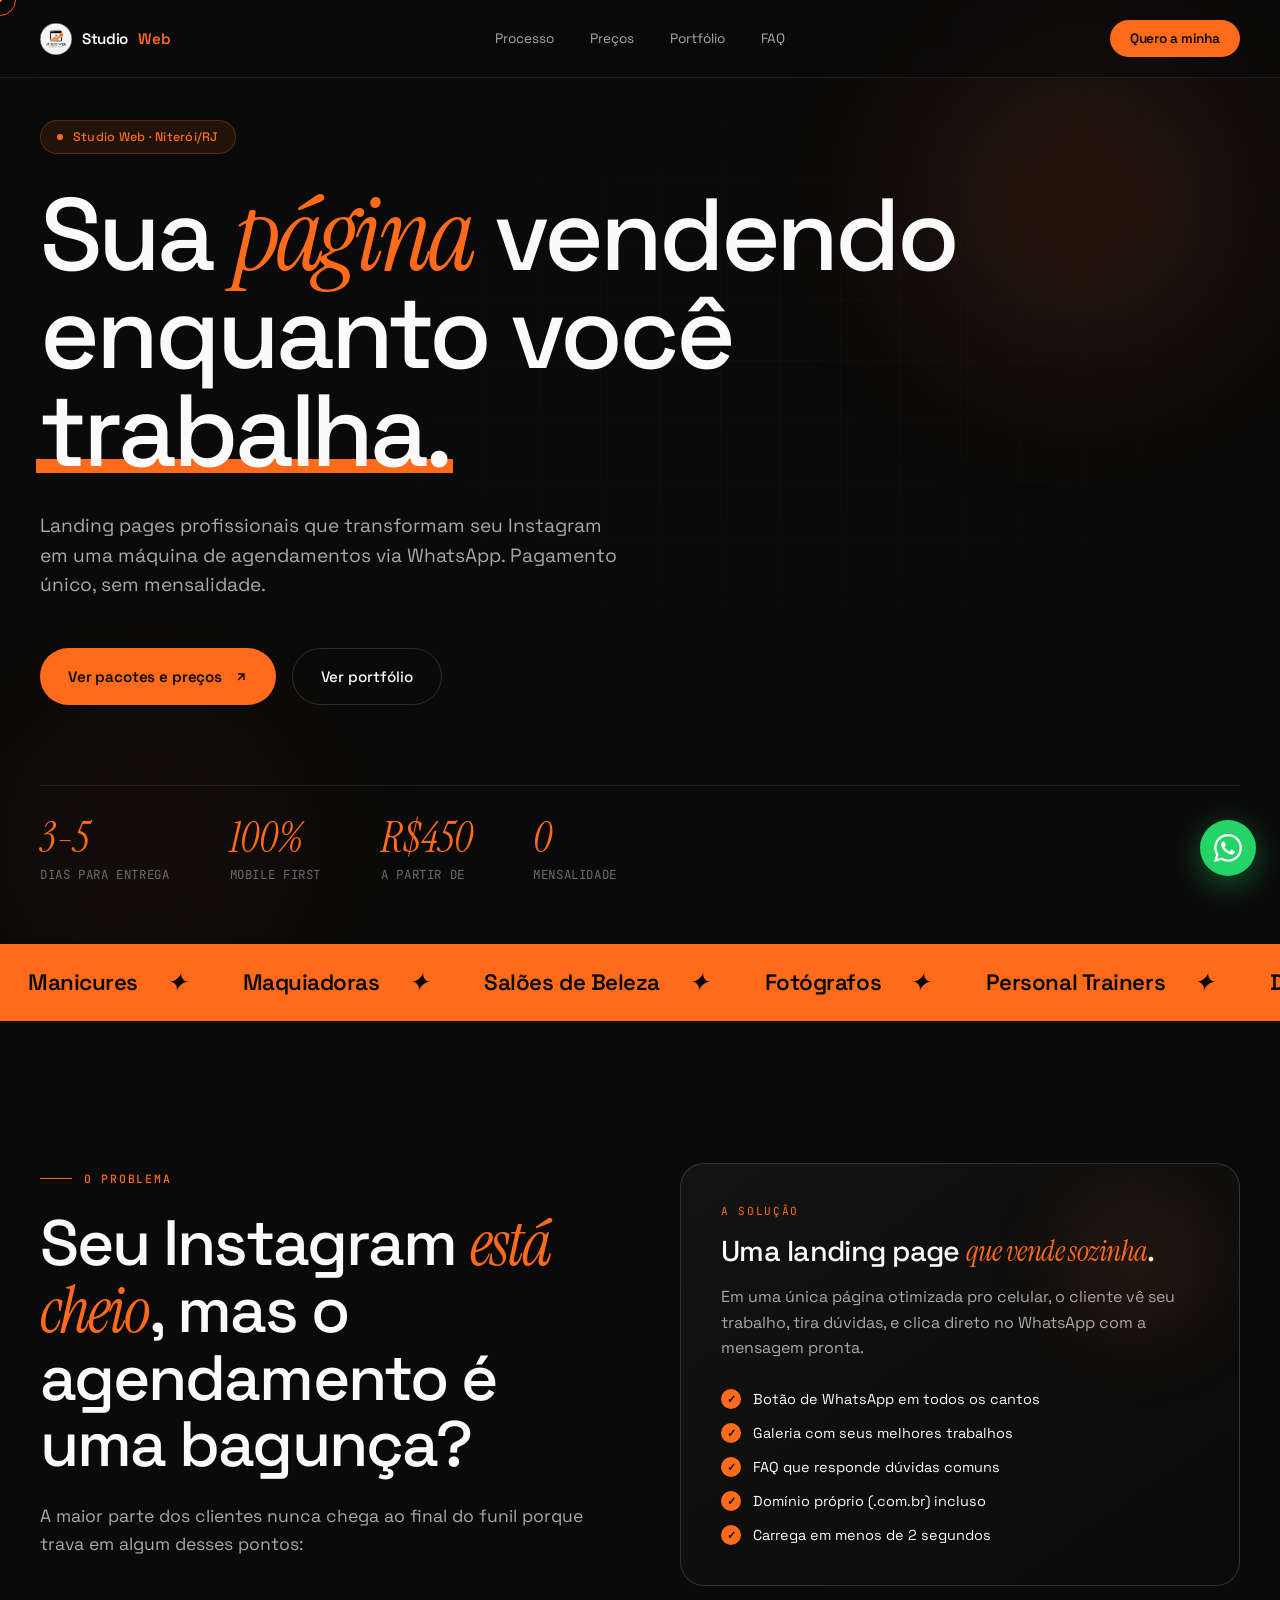
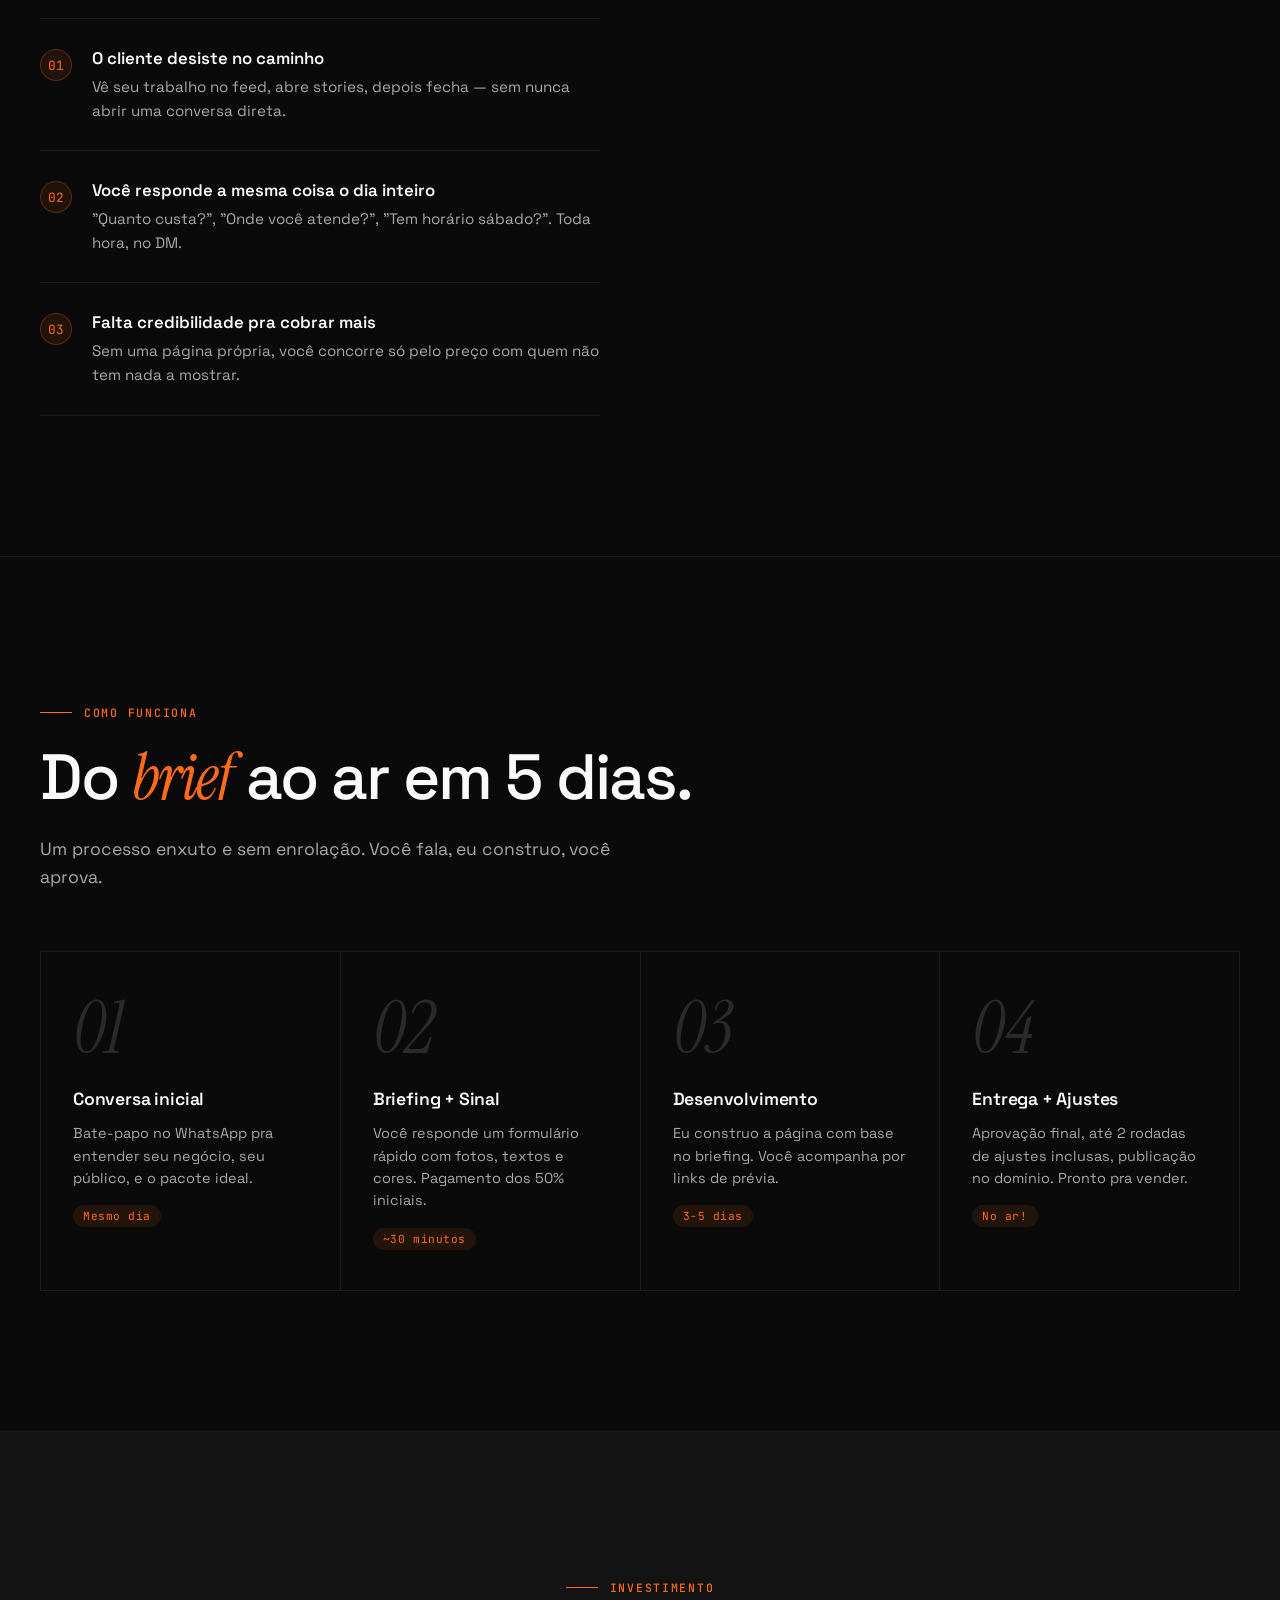
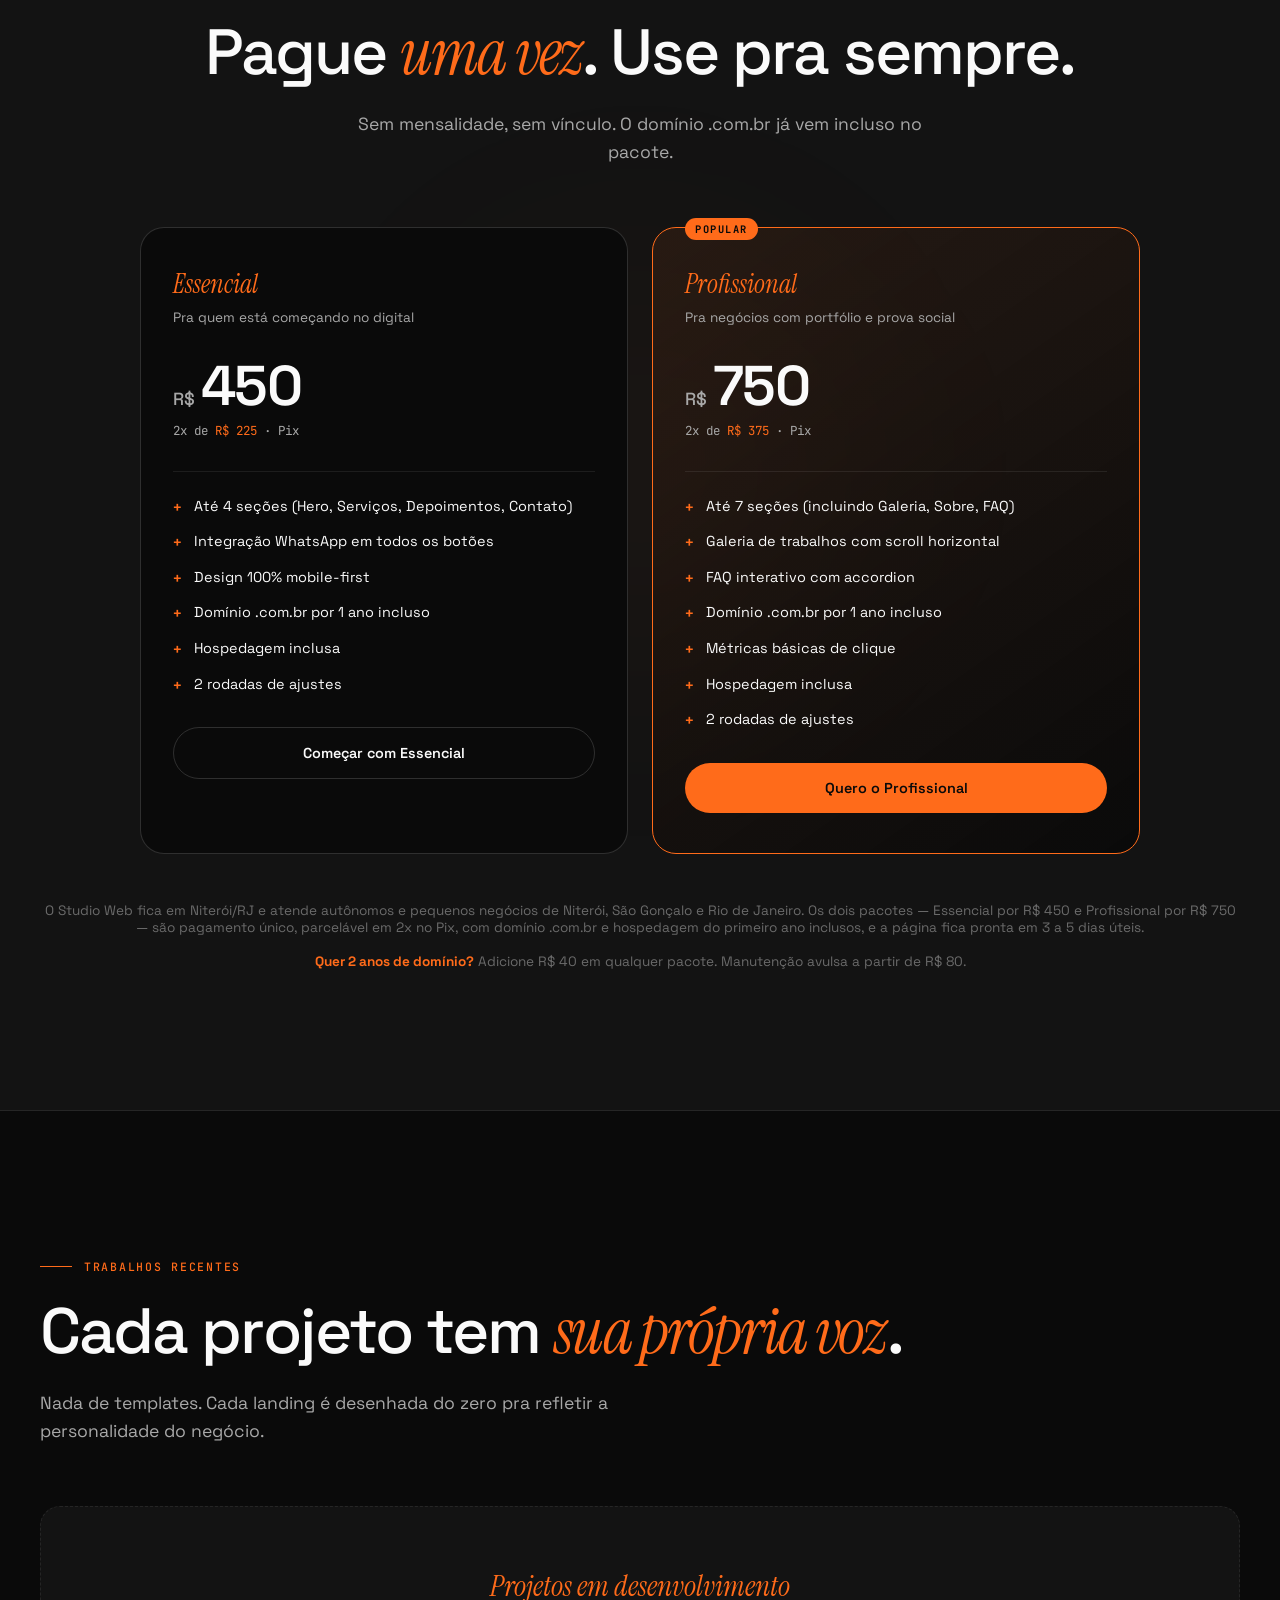
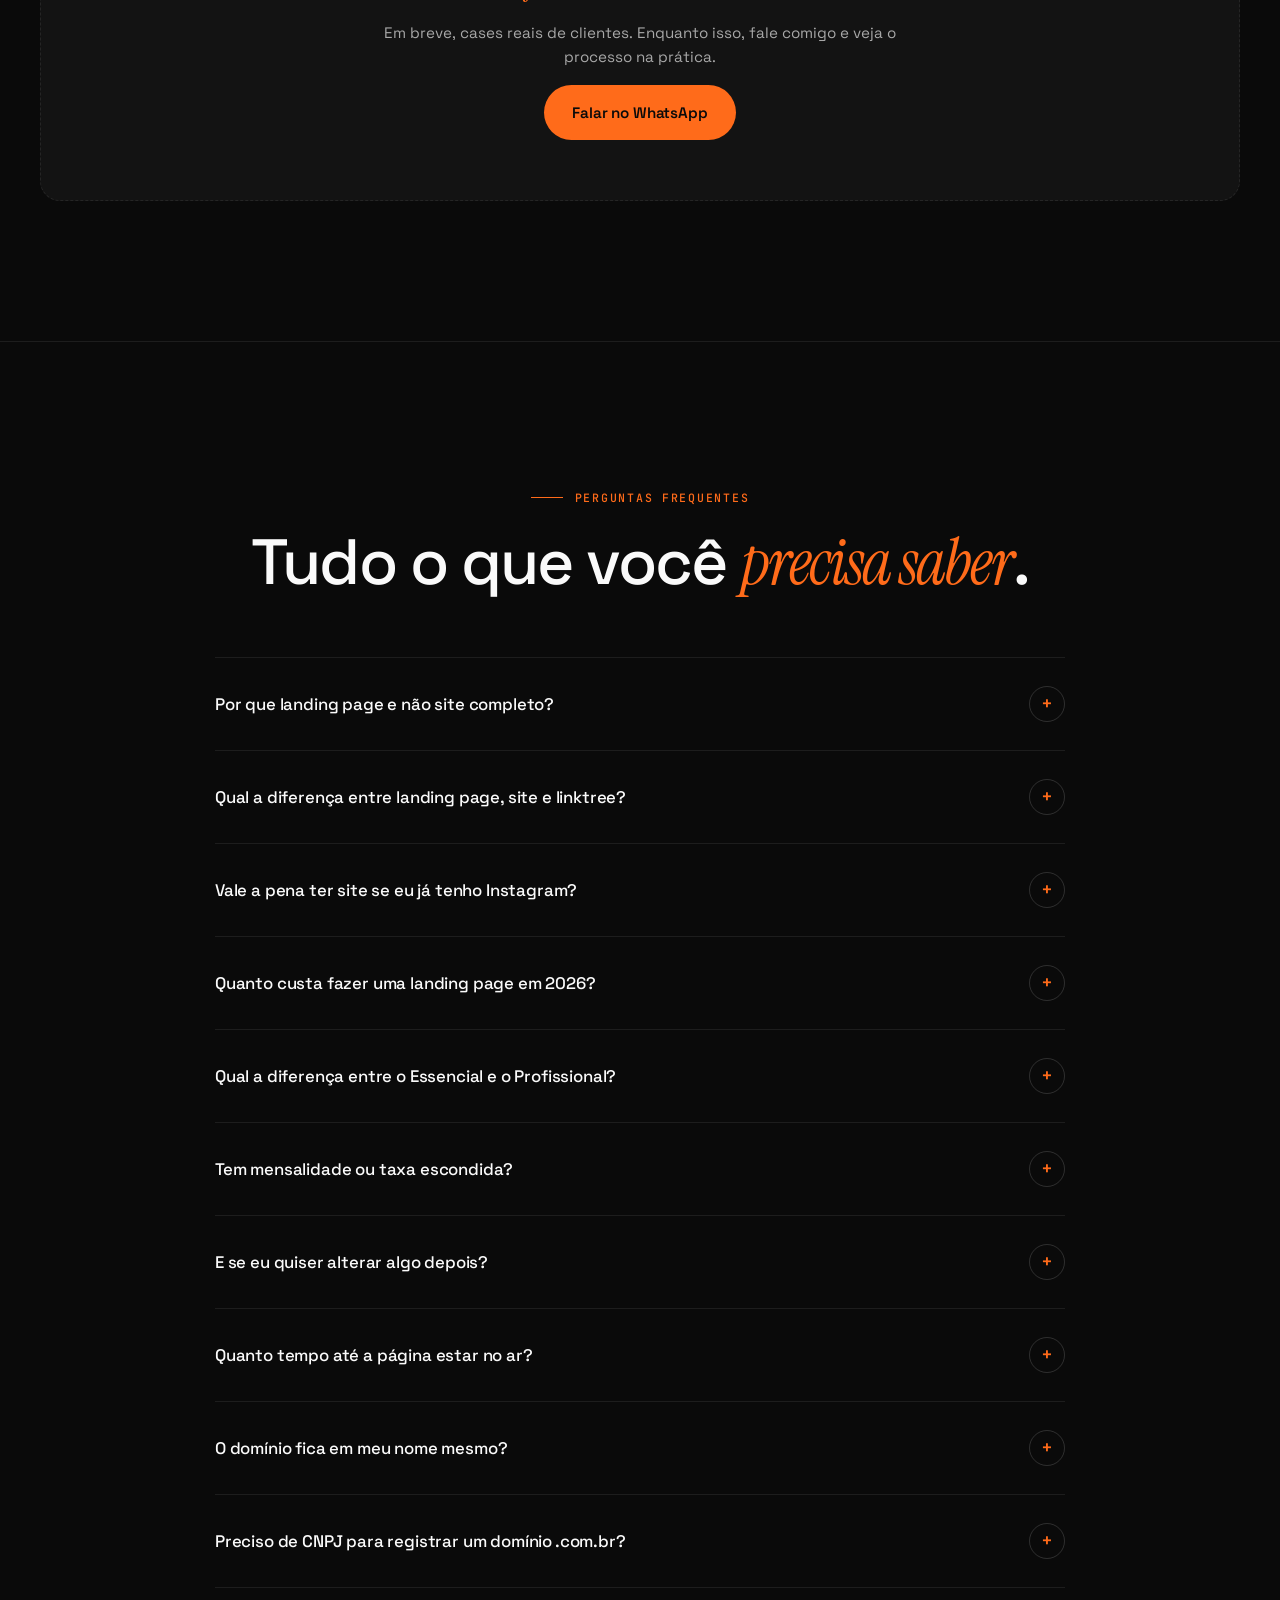
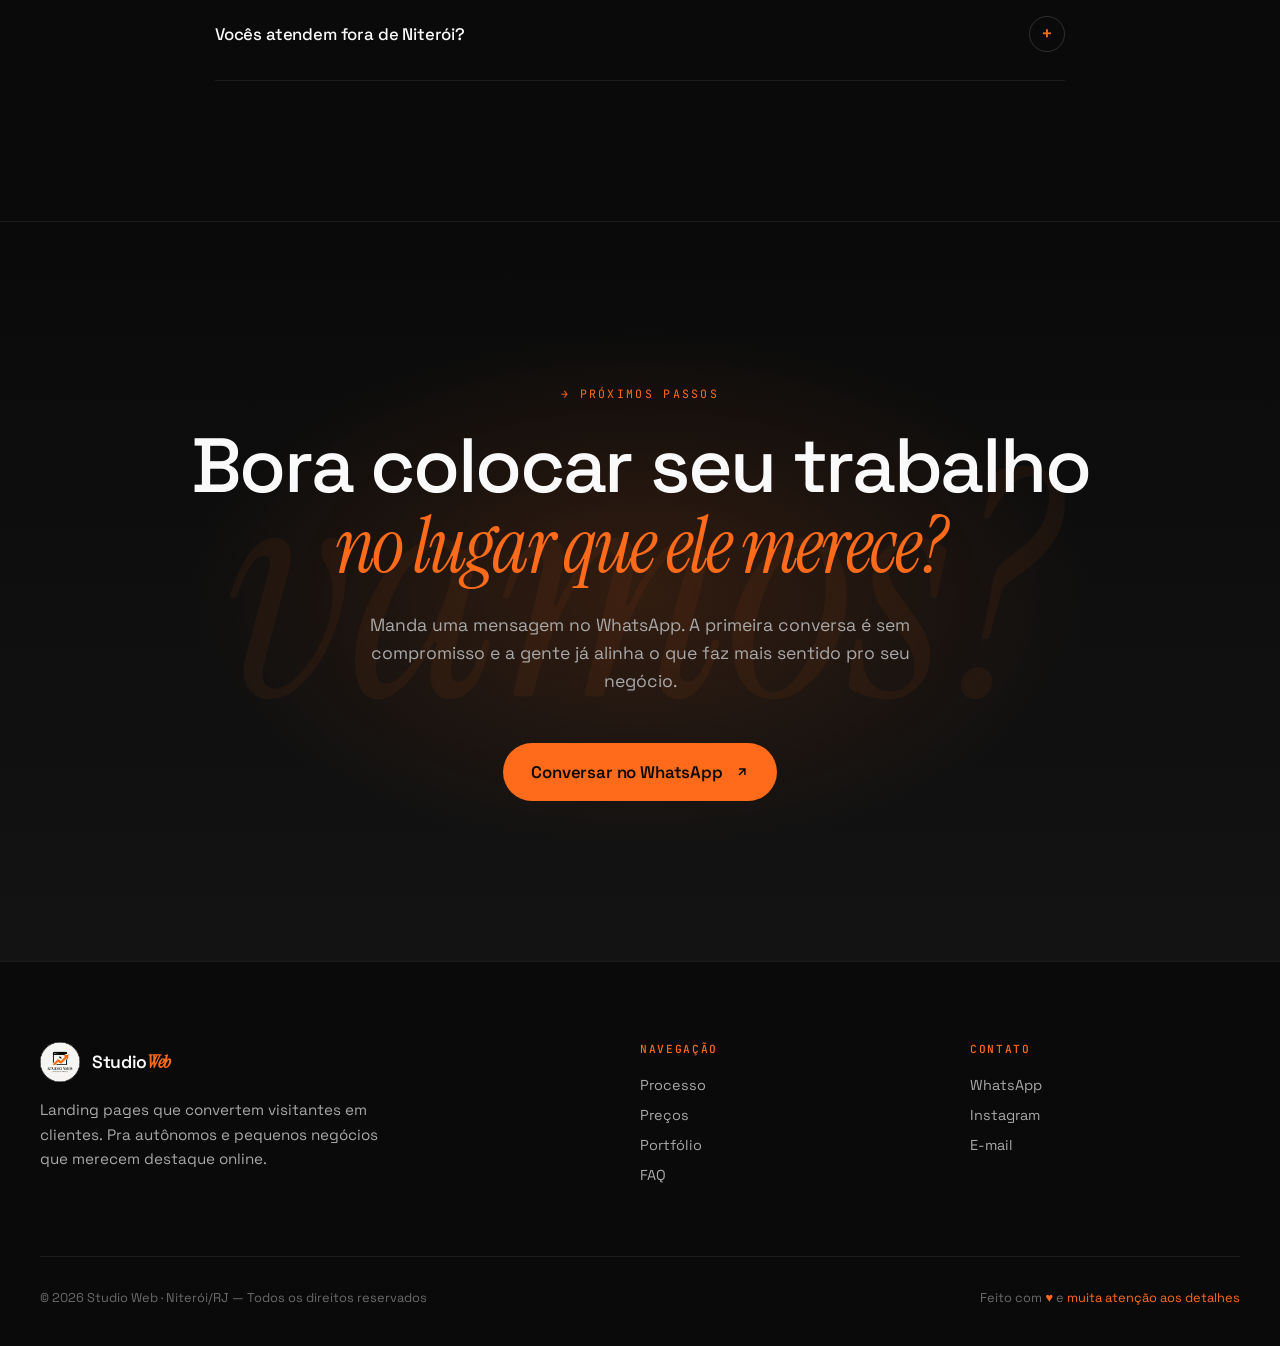
==== commit 45759424: "Fase 4: title/description locais, paragrafo citavel e 5 novas perguntas 4.1  O <title> nao continha " ====
--- a/index.html
+++ b/index.html
@@ -9,8 +9,8 @@
      renderiza inteira e visível em vez de ficar em branco. -->
 <script>document.documentElement.classList.add('js');</script>
 
-<title>Studio Web — Landing Pages que convertem clientes em vendas</title>
-<meta name="description" content="Landing pages profissionais para autônomos e pequenos negócios. Pagamento único, sem mensalidade. A partir de R$ 450.">
+<title>Criação de Landing Page em Niterói — Studio Web</title>
+<meta name="description" content="Landing pages para autônomos e pequenos negócios em Niterói/RJ. No ar em 3 a 5 dias, a partir de R$ 450. Pagamento único, sem mensalidade, domínio .com.br incluso.">
 
 <link rel="canonical" href="https://www.studiowebniteroi.com.br/">
 <meta name="robots" content="index, follow, max-image-preview:large, max-snippet:-1">
@@ -26,7 +26,7 @@
 <meta property="og:locale" content="pt_BR">
 <meta property="og:site_name" content="Studio Web">
 <meta property="og:title" content="Studio Web — Landing Pages que convertem">
-<meta property="og:description" content="Landing pages profissionais para autônomos e pequenos negócios. Pagamento único, sem mensalidade. A partir de R$ 450.">
+<meta property="og:description" content="Landing pages para autônomos e pequenos negócios em Niterói/RJ. No ar em 3 a 5 dias, a partir de R$ 450. Pagamento único, sem mensalidade.">
 <meta property="og:image" content="https://www.studiowebniteroi.com.br/logo.png">
 <meta property="og:image:width" content="1092">
 <meta property="og:image:height" content="1092">
@@ -35,7 +35,7 @@
 <!-- Twitter Card -->
 <meta name="twitter:card" content="summary_large_image">
 <meta name="twitter:title" content="Studio Web — Landing Pages que convertem">
-<meta name="twitter:description" content="Landing pages profissionais para autônomos e pequenos negócios. A partir de R$ 450.">
+<meta name="twitter:description" content="Landing pages para autônomos e pequenos negócios em Niterói/RJ. No ar em 3 a 5 dias, a partir de R$ 450.">
 <meta name="twitter:image" content="https://www.studiowebniteroi.com.br/logo.png">
 
 <!-- Favicon -->
@@ -286,6 +286,8 @@
   </div>
 
   <p class="pricing-note reveal">
+    O Studio Web fica em Niterói/RJ e atende autônomos e pequenos negócios de Niterói, São Gonçalo e Rio de Janeiro. Os dois pacotes — Essencial por R$ 450 e Profissional por R$ 750 — são pagamento único, parcelável em 2x no Pix, com domínio .com.br e hospedagem do primeiro ano inclusos, e a página fica pronta em 3 a 5 dias úteis.
+    <br><br>
     <strong>Quer 2 anos de domínio?</strong> Adicione R$ 40 em qualquer pacote. Manutenção avulsa a partir de R$ 80.
   </p>
 </section>
@@ -329,6 +331,36 @@
 
     <div class="faq-item">
       <button class="faq-q">
+        Qual a diferença entre landing page, site e linktree?
+        <span class="faq-icon">+</span>
+      </button>
+      <div class="faq-a">
+        <div class="faq-a-inner">Linktree é uma lista de links: não vende, só redireciona. Site institucional tem várias páginas e serve pra empresa que precisa de estrutura. Landing page é uma página só, desenhada pra um objetivo — no seu caso, virar agendamento no WhatsApp. Pra autônomo e pequeno negócio, a landing page é quase sempre a melhor relação entre custo e resultado.</div>
+      </div>
+    </div>
+
+    <div class="faq-item">
+      <button class="faq-q">
+        Vale a pena ter site se eu já tenho Instagram?
+        <span class="faq-icon">+</span>
+      </button>
+      <div class="faq-a">
+        <div class="faq-a-inner">Vale, e os dois trabalham juntos. O Instagram é onde te descobrem; a landing page é onde decidem. No feed o cliente não acha preço, horário nem endereço sem rolar 40 posts — na página ele acha tudo em 10 segundos e clica no WhatsApp com a mensagem pronta. Fora que o perfil é da Meta e pode cair a qualquer momento: a página e o domínio são seus.</div>
+      </div>
+    </div>
+
+    <div class="faq-item">
+      <button class="faq-q">
+        Quanto custa fazer uma landing page em 2026?
+        <span class="faq-icon">+</span>
+      </button>
+      <div class="faq-a">
+        <div class="faq-a-inner">Aqui são R$ 450 no pacote Essencial e R$ 750 no Profissional, em pagamento único parcelável em 2x no Pix. No mercado a faixa é bem ampla: agência costuma cobrar de R$ 2.000 pra cima e ainda embutir mensalidade de manutenção, e construtor tipo Wix sai barato no primeiro mês mas vira assinatura pra sempre. A diferença aqui é que você paga uma vez e o domínio fica no seu nome.</div>
+      </div>
+    </div>
+
+    <div class="faq-item">
+      <button class="faq-q">
         Qual a diferença entre o Essencial e o Profissional?
         <span class="faq-icon">+</span>
       </button>
@@ -374,6 +406,26 @@
       </button>
       <div class="faq-a">
         <div class="faq-a-inner">Sim, sempre. O .com.br é registrado no Registro.br no seu CPF/CNPJ. Eu só faço a configuração técnica. Se um dia quiser sair, leva tudo com você sem dor de cabeça.</div>
+      </div>
+    </div>
+
+    <div class="faq-item">
+      <button class="faq-q">
+        Preciso de CNPJ para registrar um domínio .com.br?
+        <span class="faq-icon">+</span>
+      </button>
+      <div class="faq-a">
+        <div class="faq-a-inner">Não. O Registro.br aceita CPF, e é assim que a maior parte dos meus clientes registra. Basta ser maior de 18 anos e ter CPF ativo. Se você tiver CNPJ e preferir usar, também dá — o domínio fica no titular que você escolher.</div>
+      </div>
+    </div>
+
+    <div class="faq-item">
+      <button class="faq-q">
+        Vocês atendem fora de Niterói?
+        <span class="faq-icon">+</span>
+      </button>
+      <div class="faq-a">
+        <div class="faq-a-inner">Atendo. A base é Niterói, mas o processo é todo remoto: briefing por formulário, acompanhamento por WhatsApp e prévias por link — já funciona assim até com cliente daqui do lado. São Gonçalo, Maricá e Rio de Janeiro são rotina, e fora do estado também rola sem problema.</div>
       </div>
     </div>
   </div>
@@ -455,9 +507,18 @@
         "addressCountry": "BR"
       },
       "areaServed": [
-        { "@type": "City", "name": "Niterói" },
-        { "@type": "City", "name": "São Gonçalo" },
-        { "@type": "City", "name": "Rio de Janeiro" }
+        {
+          "@type": "City",
+          "name": "Niterói"
+        },
+        {
+          "@type": "City",
+          "name": "São Gonçalo"
+        },
+        {
+          "@type": "City",
+          "name": "Rio de Janeiro"
+        }
       ],
       "sameAs": [
         "https://www.instagram.com/studiowebnit/"
@@ -501,7 +562,9 @@
       "url": "https://www.studiowebniteroi.com.br/",
       "name": "Studio Web",
       "inLanguage": "pt-BR",
-      "publisher": { "@id": "https://www.studiowebniteroi.com.br/#business" }
+      "publisher": {
+        "@id": "https://www.studiowebniteroi.com.br/#business"
+      }
     },
     {
       "@type": "HowTo",
@@ -554,6 +617,30 @@
         },
         {
           "@type": "Question",
+          "name": "Qual a diferença entre landing page, site e linktree?",
+          "acceptedAnswer": {
+            "@type": "Answer",
+            "text": "Linktree é uma lista de links: não vende, só redireciona. Site institucional tem várias páginas e serve pra empresa que precisa de estrutura. Landing page é uma página só, desenhada pra um objetivo — no seu caso, virar agendamento no WhatsApp. Pra autônomo e pequeno negócio, a landing page é quase sempre a melhor relação entre custo e resultado."
+          }
+        },
+        {
+          "@type": "Question",
+          "name": "Vale a pena ter site se eu já tenho Instagram?",
+          "acceptedAnswer": {
+            "@type": "Answer",
+            "text": "Vale, e os dois trabalham juntos. O Instagram é onde te descobrem; a landing page é onde decidem. No feed o cliente não acha preço, horário nem endereço sem rolar 40 posts — na página ele acha tudo em 10 segundos e clica no WhatsApp com a mensagem pronta. Fora que o perfil é da Meta e pode cair a qualquer momento: a página e o domínio são seus."
+          }
+        },
+        {
+          "@type": "Question",
+          "name": "Quanto custa fazer uma landing page em 2026?",
+          "acceptedAnswer": {
+            "@type": "Answer",
+            "text": "Aqui são R$ 450 no pacote Essencial e R$ 750 no Profissional, em pagamento único parcelável em 2x no Pix. No mercado a faixa é bem ampla: agência costuma cobrar de R$ 2.000 pra cima e ainda embutir mensalidade de manutenção, e construtor tipo Wix sai barato no primeiro mês mas vira assinatura pra sempre. A diferença aqui é que você paga uma vez e o domínio fica no seu nome."
+          }
+        },
+        {
+          "@type": "Question",
           "name": "Qual a diferença entre o Essencial e o Profissional?",
           "acceptedAnswer": {
             "@type": "Answer",
@@ -590,6 +677,22 @@
           "acceptedAnswer": {
             "@type": "Answer",
             "text": "Sim, sempre. O .com.br é registrado no Registro.br no seu CPF/CNPJ. Eu só faço a configuração técnica. Se um dia quiser sair, leva tudo com você sem dor de cabeça."
+          }
+        },
+        {
+          "@type": "Question",
+          "name": "Preciso de CNPJ para registrar um domínio .com.br?",
+          "acceptedAnswer": {
+            "@type": "Answer",
+            "text": "Não. O Registro.br aceita CPF, e é assim que a maior parte dos meus clientes registra. Basta ser maior de 18 anos e ter CPF ativo. Se você tiver CNPJ e preferir usar, também dá — o domínio fica no titular que você escolher."
+          }
+        },
+        {
+          "@type": "Question",
+          "name": "Vocês atendem fora de Niterói?",
+          "acceptedAnswer": {
+            "@type": "Answer",
+            "text": "Atendo. A base é Niterói, mas o processo é todo remoto: briefing por formulário, acompanhamento por WhatsApp e prévias por link — já funciona assim até com cliente daqui do lado. São Gonçalo, Maricá e Rio de Janeiro são rotina, e fora do estado também rola sem problema."
           }
         }
       ]
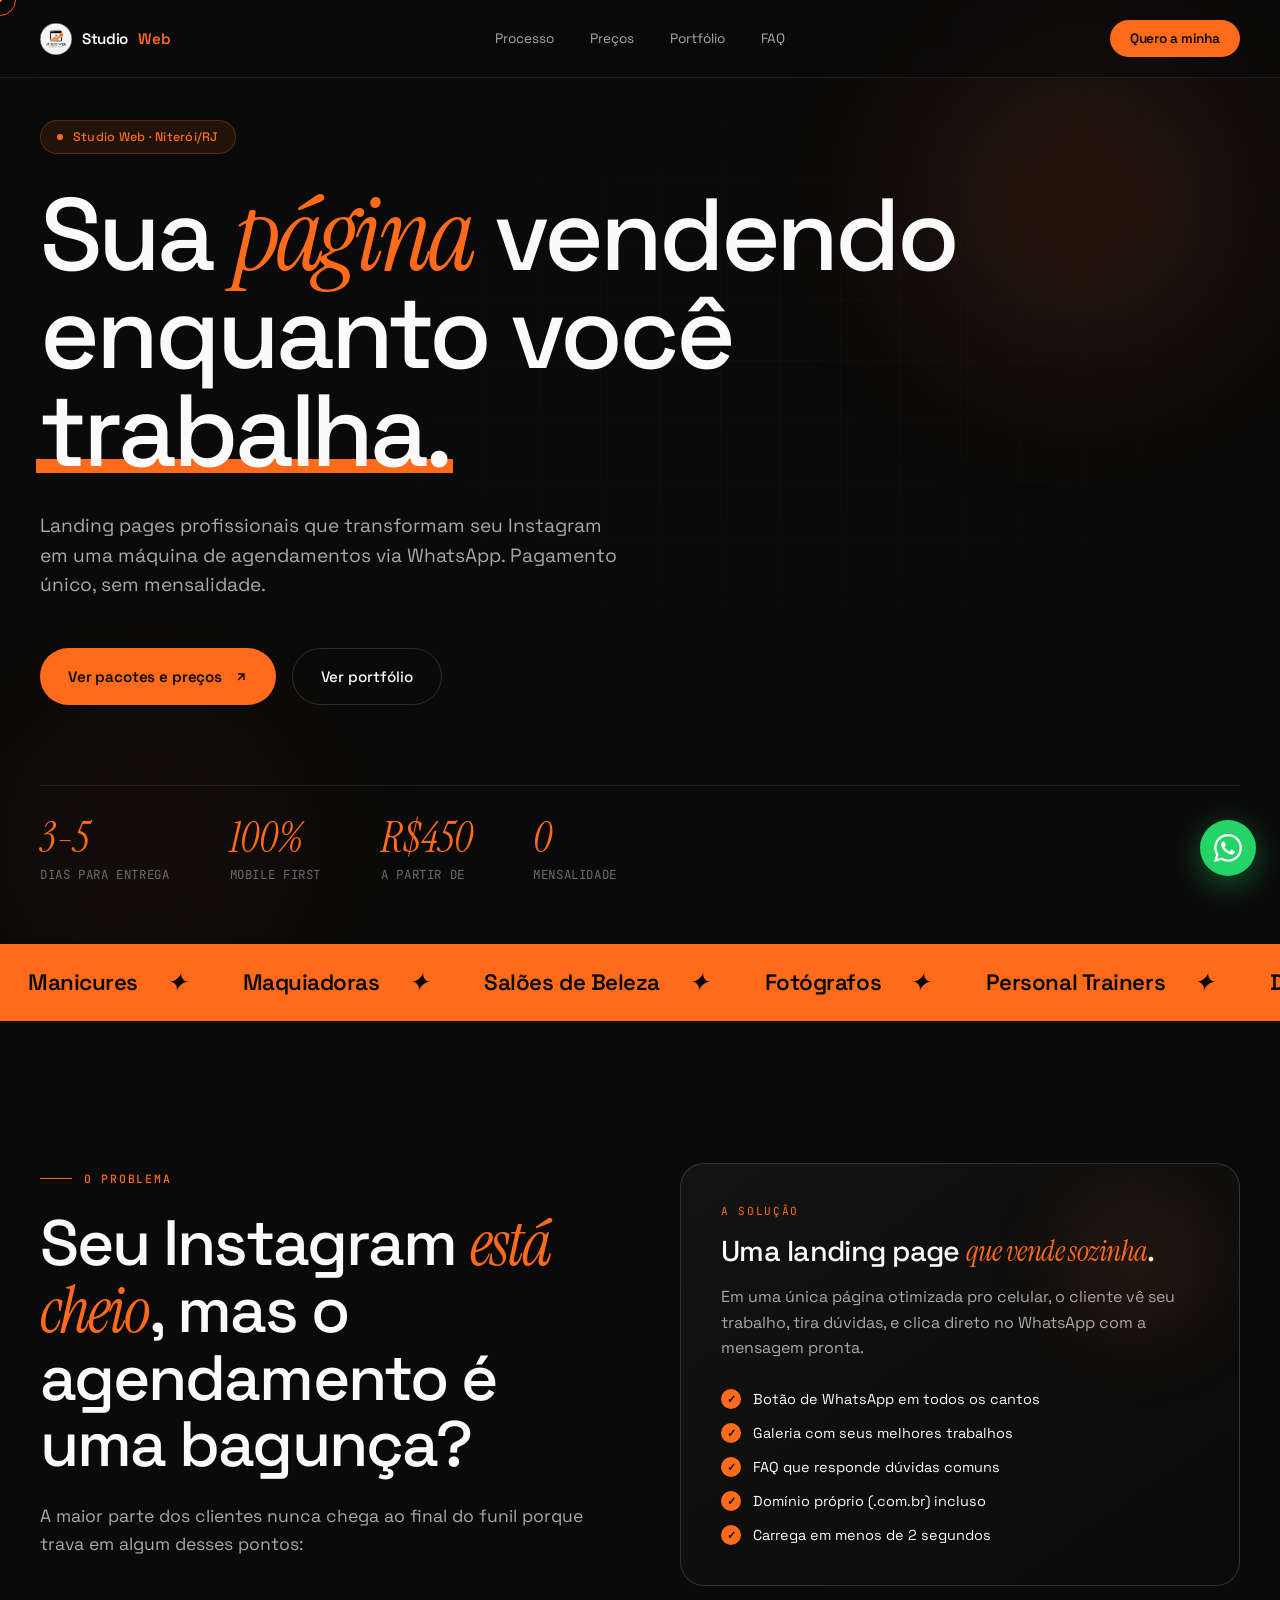
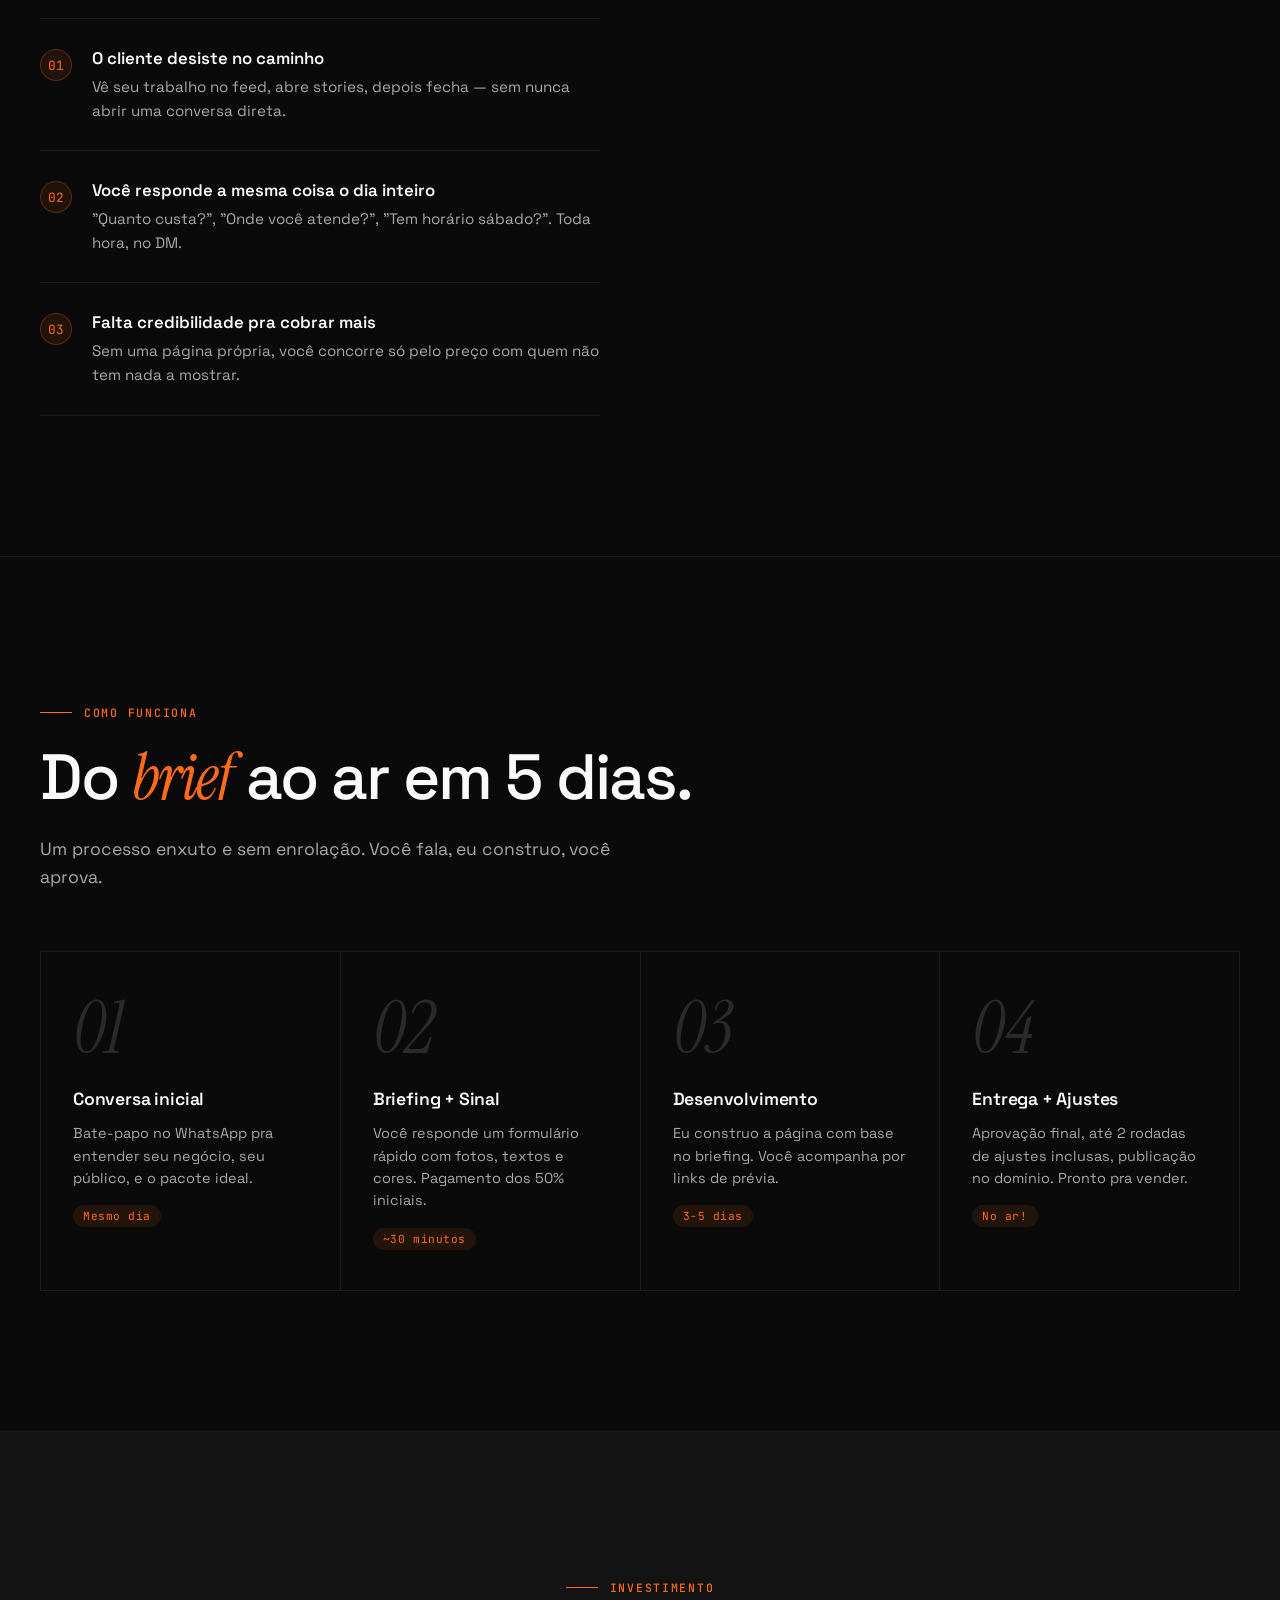
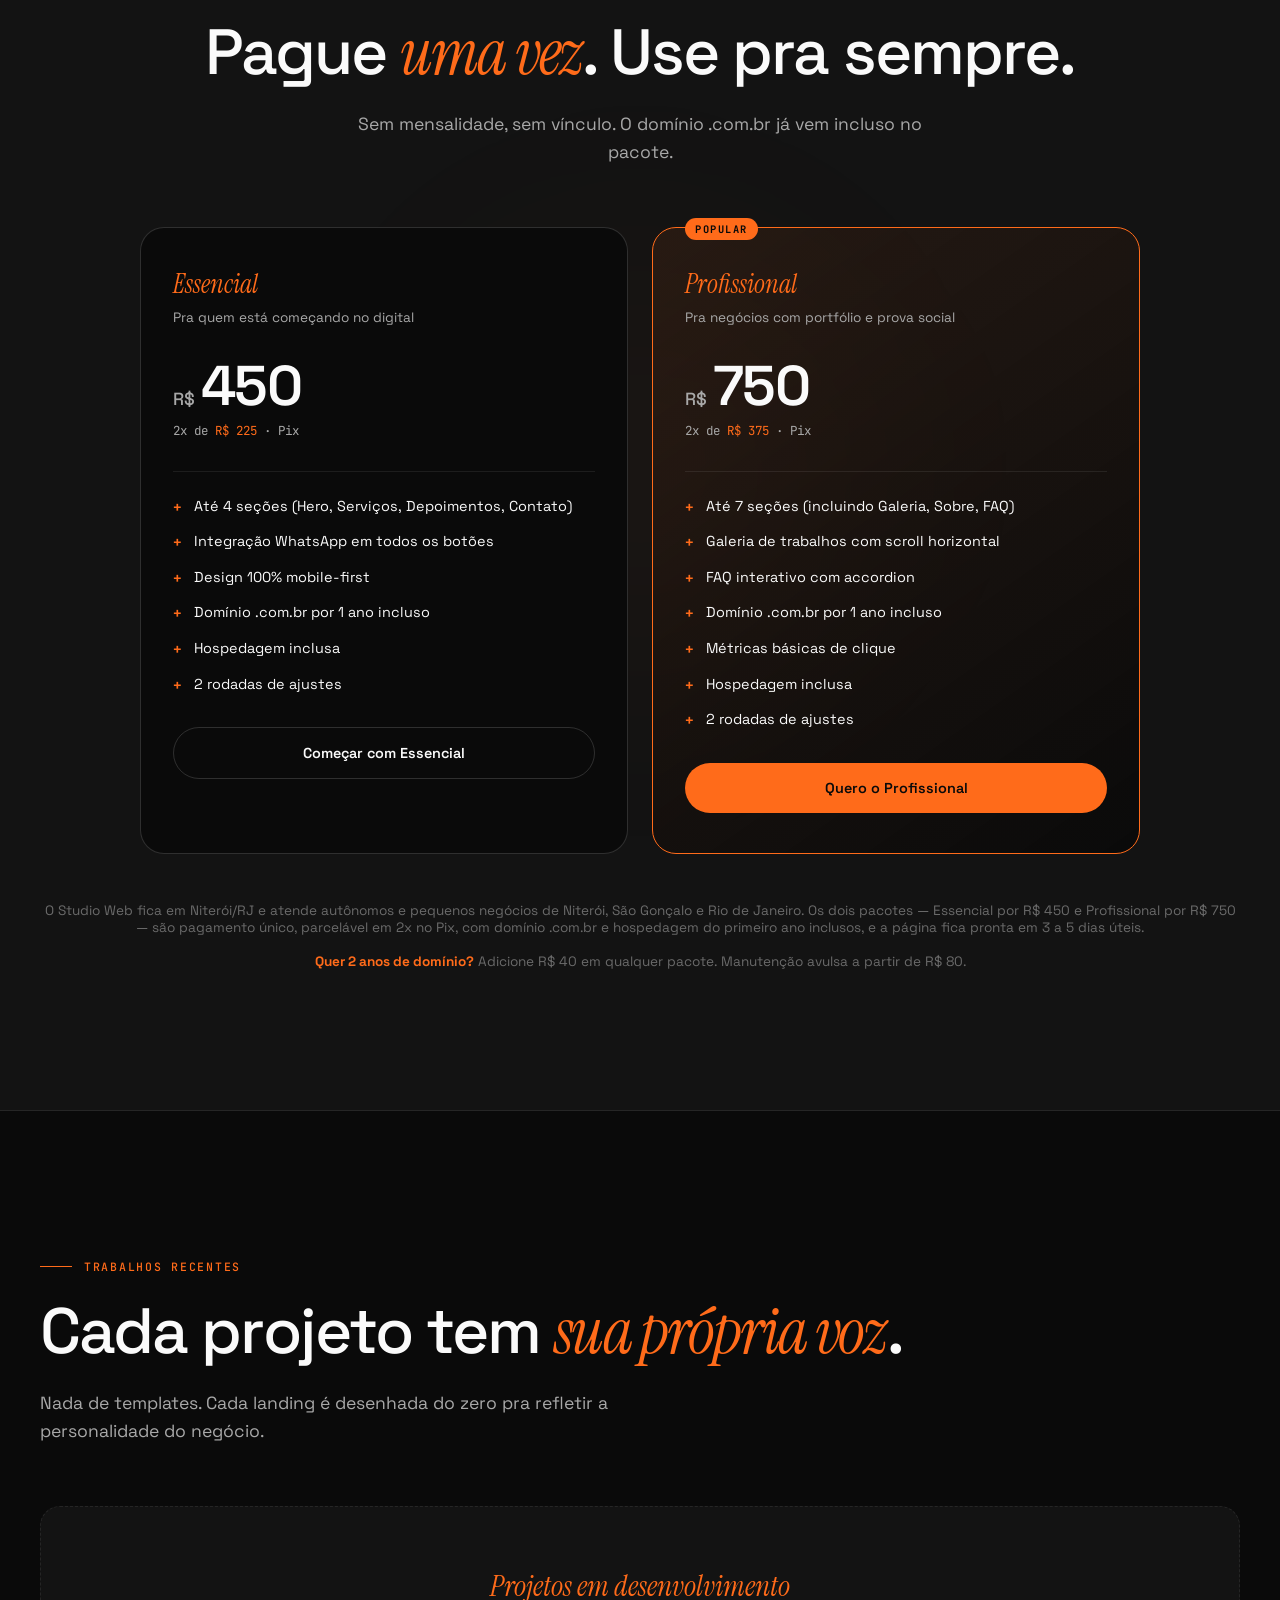
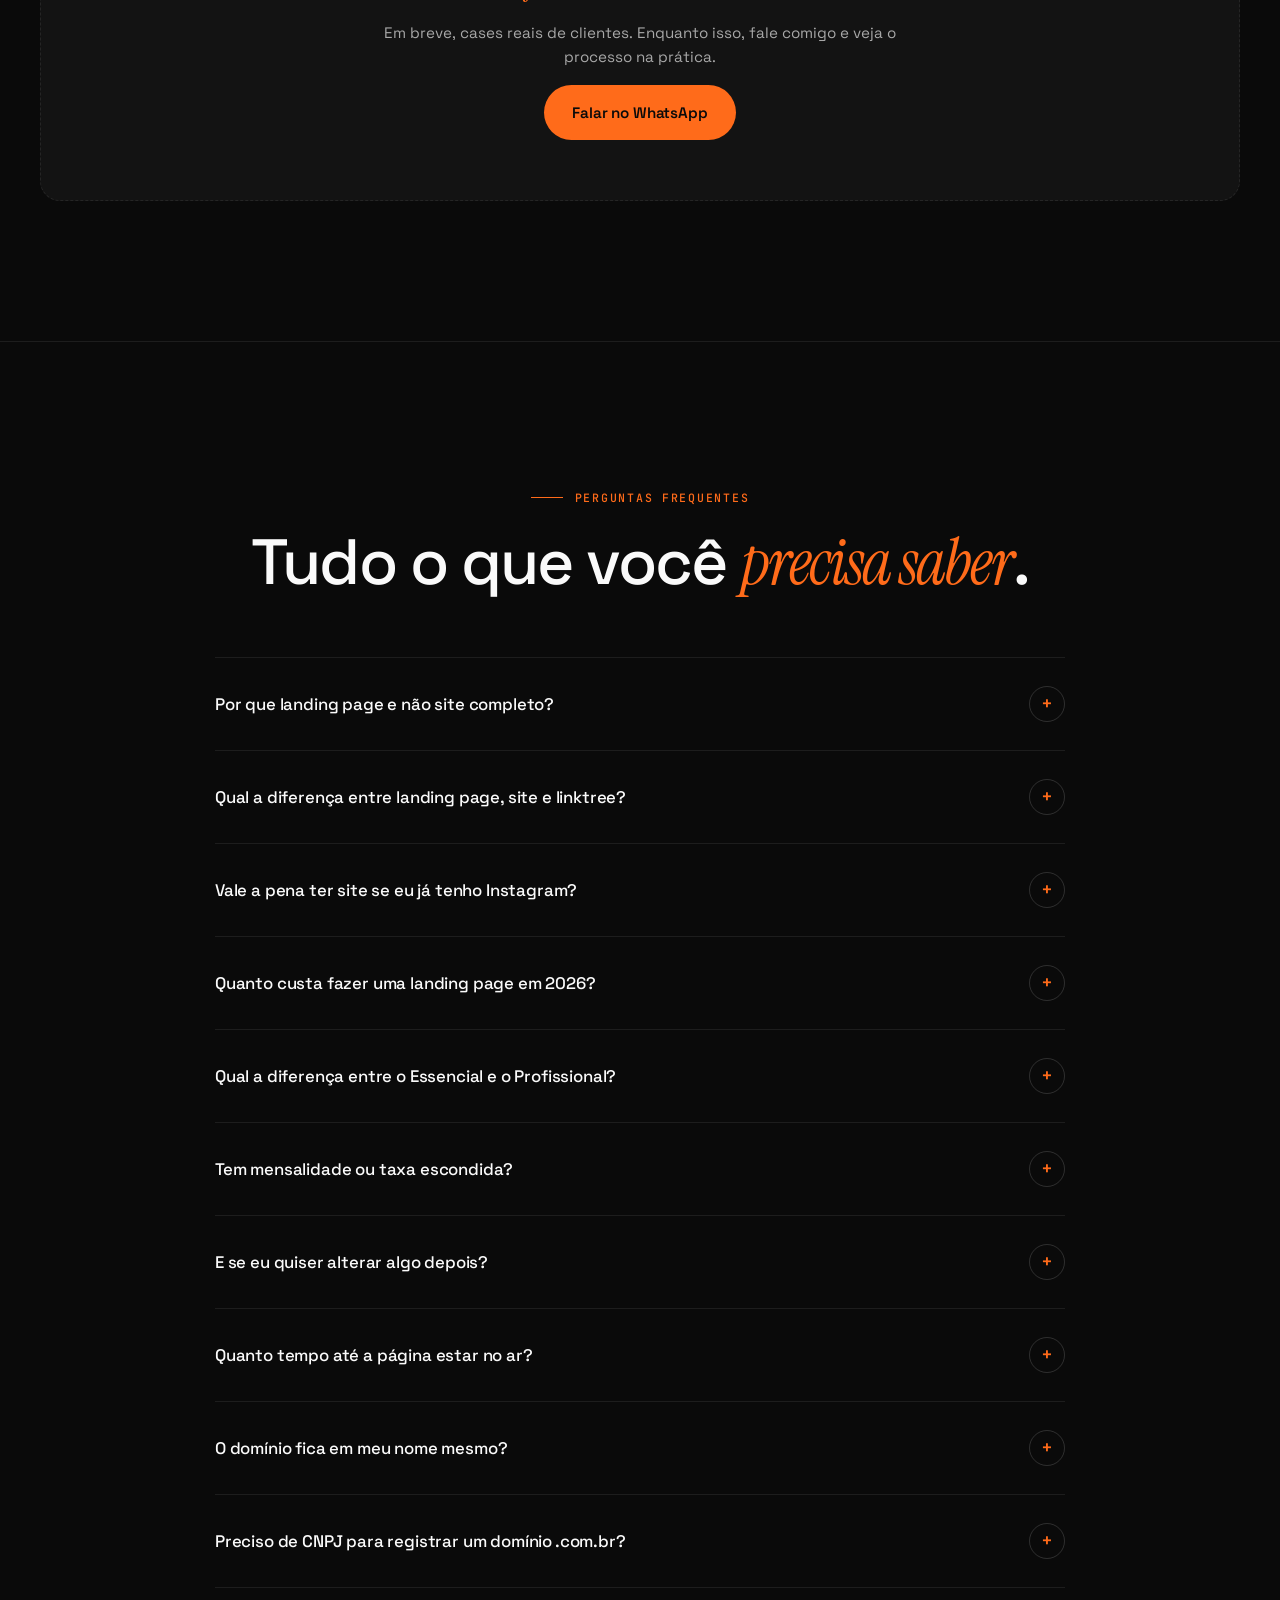
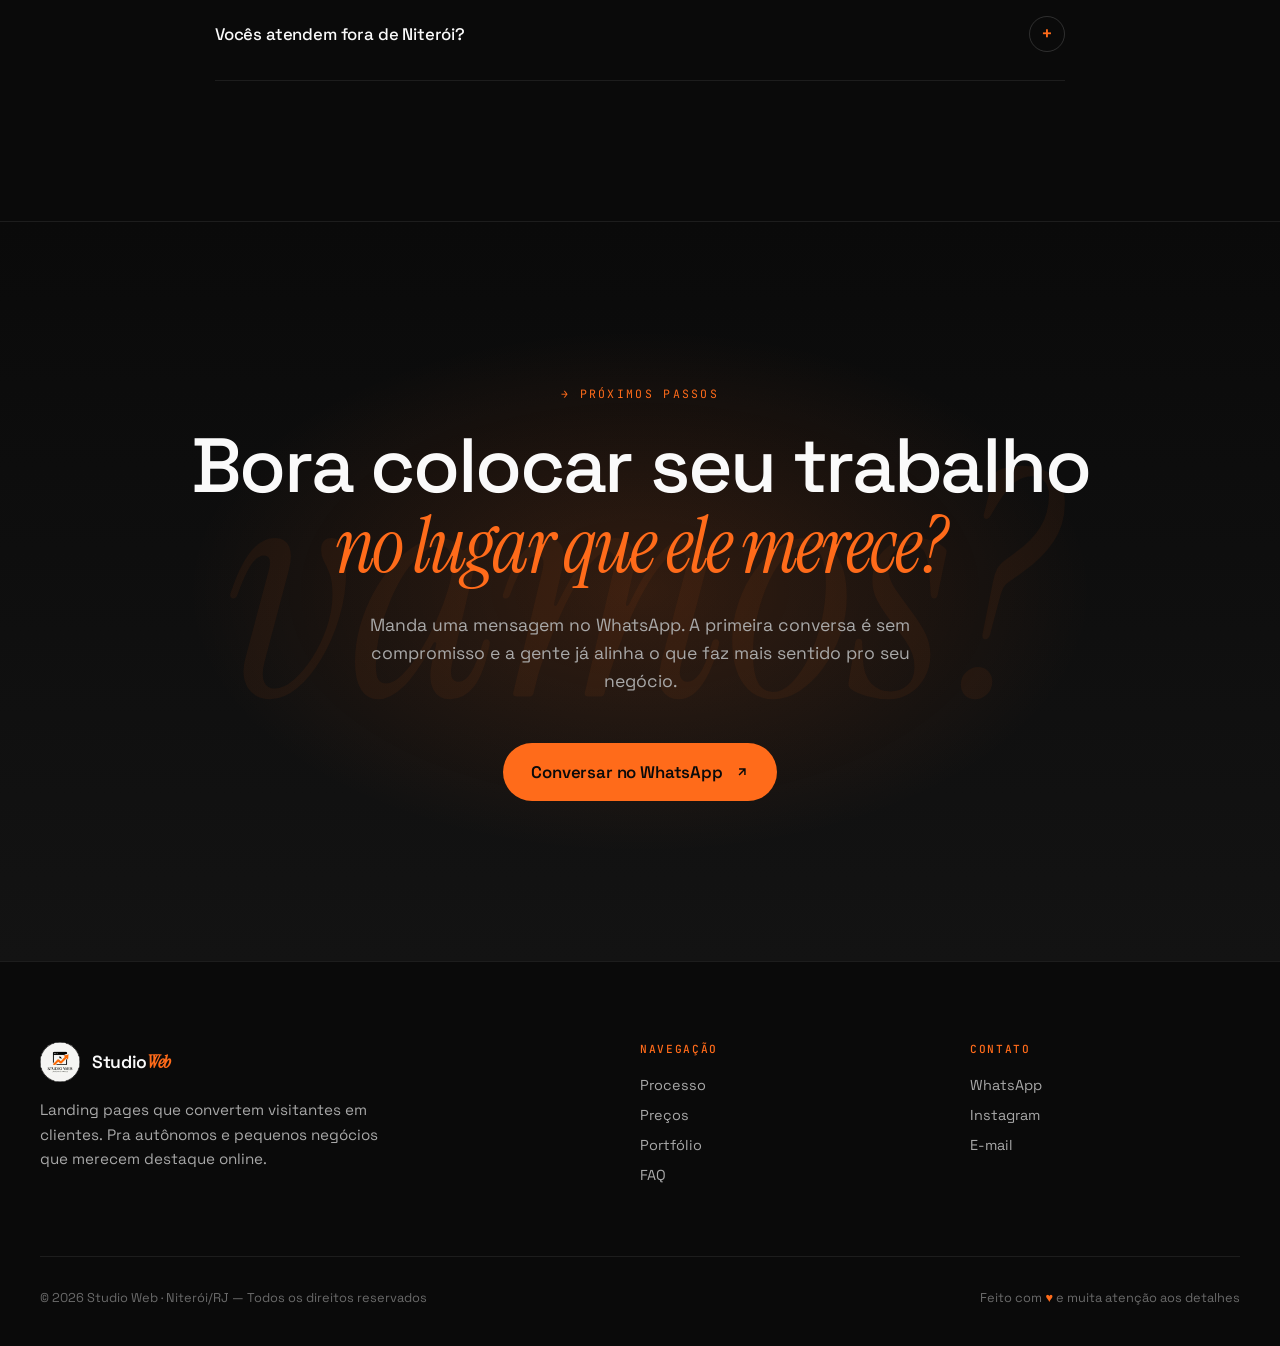
==== commit 708b2100: "Fase 5: semantica, marcos e acessibilidade Extracao de conteudo e leitor de tela usam a mesma arvore" ====
--- a/index.html
+++ b/index.html
@@ -47,8 +47,10 @@
 </head>
 <body>
 
-<div class="cursor"></div>
-<div class="cursor-dot"></div>
+<a href="#conteudo" class="skip-link">Pular para o conteúdo</a>
+
+<div class="cursor" aria-hidden="true"></div>
+<div class="cursor-dot" aria-hidden="true"></div>
 
 <!-- WhatsApp FAB -->
 <a href="https://wa.me/5521991088053?text=Olá!%20Vi%20o%20site%20do%20Studio%20Web%20e%20quero%20uma%20landing%20page" target="_blank" rel="noopener" class="wa-fab" aria-label="WhatsApp">
@@ -56,7 +58,8 @@
 </a>
 
 <!-- NAV -->
-<nav id="nav">
+<header>
+<nav id="nav" aria-label="Navegação principal">
   <a href="#" class="nav-logo">
     <img src="logo.png" alt="Studio Web">
     <span>Studio</span><span>Web</span>
@@ -74,16 +77,19 @@
     <span></span>
   </button>
 </nav>
+</header>
+
+<main id="conteudo">
 
 <!-- HERO -->
-<section class="hero">
+<section class="hero" aria-labelledby="hero-titulo">
   <div class="hero-grid"></div>
   <div class="hero-glow"></div>
   <div class="hero-glow-2"></div>
 
   <div class="hero-tag">Studio Web · Niterói/RJ</div>
 
-  <h1 class="hero-title">
+  <h1 class="hero-title" id="hero-titulo">
     <span class="word" style="animation-delay: 0.4s">Sua</span>
     <span class="word" style="animation-delay: 0.5s"><em>página</em></span>
     <span class="word" style="animation-delay: 0.6s">vendendo</span><br>
@@ -136,43 +142,43 @@
     <div class="marquee-item">Personal Trainers<span class="star">✦</span></div>
     <div class="marquee-item">Designers<span class="star">✦</span></div>
     <div class="marquee-item">Confeitarias<span class="star">✦</span></div>
-    <div class="marquee-item">Manicures<span class="star">✦</span></div>
-    <div class="marquee-item">Maquiadoras<span class="star">✦</span></div>
-    <div class="marquee-item">Salões de Beleza<span class="star">✦</span></div>
-    <div class="marquee-item">Fotógrafos<span class="star">✦</span></div>
-    <div class="marquee-item">Personal Trainers<span class="star">✦</span></div>
-    <div class="marquee-item">Designers<span class="star">✦</span></div>
-    <div class="marquee-item">Confeitarias<span class="star">✦</span></div>
+    <div class="marquee-item" aria-hidden="true">Manicures<span class="star">✦</span></div>
+    <div class="marquee-item" aria-hidden="true">Maquiadoras<span class="star">✦</span></div>
+    <div class="marquee-item" aria-hidden="true">Salões de Beleza<span class="star">✦</span></div>
+    <div class="marquee-item" aria-hidden="true">Fotógrafos<span class="star">✦</span></div>
+    <div class="marquee-item" aria-hidden="true">Personal Trainers<span class="star">✦</span></div>
+    <div class="marquee-item" aria-hidden="true">Designers<span class="star">✦</span></div>
+    <div class="marquee-item" aria-hidden="true">Confeitarias<span class="star">✦</span></div>
   </div>
 </div>
 
 <!-- PROBLEM/SOLUTION -->
-<section class="problem section-padding">
+<section class="problem section-padding" aria-labelledby="problema-titulo">
   <div class="problem-grid">
     <div>
       <div class="section-tag reveal">O problema</div>
-      <h2 class="section-title reveal">Seu Instagram <em>está cheio</em>, mas o agendamento é uma bagunça?</h2>
+      <h2 class="section-title reveal" id="problema-titulo">Seu Instagram <em>está cheio</em>, mas o agendamento é uma bagunça?</h2>
       <p class="section-sub reveal">A maior parte dos clientes nunca chega ao final do funil porque trava em algum desses pontos:</p>
 
       <div class="problem-list reveal">
         <div class="problem-item">
           <div class="problem-icon">01</div>
           <div class="problem-text">
-            <strong>O cliente desiste no caminho</strong>
+            <h3 class="problem-title">O cliente desiste no caminho</h3>
             <p>Vê seu trabalho no feed, abre stories, depois fecha — sem nunca abrir uma conversa direta.</p>
           </div>
         </div>
         <div class="problem-item">
           <div class="problem-icon">02</div>
           <div class="problem-text">
-            <strong>Você responde a mesma coisa o dia inteiro</strong>
+            <h3 class="problem-title">Você responde a mesma coisa o dia inteiro</h3>
             <p>"Quanto custa?", "Onde você atende?", "Tem horário sábado?". Toda hora, no DM.</p>
           </div>
         </div>
         <div class="problem-item">
           <div class="problem-icon">03</div>
           <div class="problem-text">
-            <strong>Falta credibilidade pra cobrar mais</strong>
+            <h3 class="problem-title">Falta credibilidade pra cobrar mais</h3>
             <p>Sem uma página própria, você concorre só pelo preço com quem não tem nada a mostrar.</p>
           </div>
         </div>
@@ -195,10 +201,10 @@
 </section>
 
 <!-- PROCESSO -->
-<section class="processo section-padding" id="processo">
+<section class="processo section-padding" id="processo" aria-labelledby="processo-titulo">
   <div class="reveal">
     <div class="section-tag">Como funciona</div>
-    <h2 class="section-title">Do <em>brief</em> ao ar em 5 dias.</h2>
+    <h2 class="section-title" id="processo-titulo">Do <em>brief</em> ao ar em 5 dias.</h2>
     <p class="section-sub">Um processo enxuto e sem enrolação. Você fala, eu construo, você aprova.</p>
   </div>
 
@@ -231,10 +237,10 @@
 </section>
 
 <!-- PRICING -->
-<section class="pricing section-padding" id="precos">
+<section class="pricing section-padding" id="precos" aria-labelledby="precos-titulo">
   <div class="pricing-header reveal">
     <div class="section-tag" style="justify-content: center;">Investimento</div>
-    <h2 class="section-title" style="margin: 0 auto 24px;">Pague <em>uma vez</em>. Use pra sempre.</h2>
+    <h2 class="section-title" id="precos-titulo" style="margin: 0 auto 24px;">Pague <em>uma vez</em>. Use pra sempre.</h2>
   </div>
   <p class="section-sub pricing-sub-center reveal">Sem mensalidade, sem vínculo. O domínio .com.br já vem incluso no pacote.</p>
 
@@ -293,10 +299,10 @@
 </section>
 
 <!-- PORTFOLIO -->
-<section class="portfolio section-padding" id="portfolio">
+<section class="portfolio section-padding" id="portfolio" aria-labelledby="portfolio-titulo">
   <div class="reveal">
     <div class="section-tag">Trabalhos recentes</div>
-    <h2 class="section-title">Cada projeto tem <em>sua própria voz</em>.</h2>
+    <h2 class="section-title" id="portfolio-titulo">Cada projeto tem <em>sua própria voz</em>.</h2>
     <p class="section-sub">Nada de templates. Cada landing é desenhada do zero pra refletir a personalidade do negócio.</p>
   </div>
 
@@ -312,119 +318,119 @@
 </section>
 
 <!-- FAQ -->
-<section class="faq section-padding" id="faq">
+<section class="faq section-padding" id="faq" aria-labelledby="faq-titulo">
   <div style="text-align: center;" class="reveal">
     <div class="section-tag" style="justify-content: center;">Perguntas frequentes</div>
-    <h2 class="section-title" style="margin: 0 auto;">Tudo o que você <em>precisa saber</em>.</h2>
+    <h2 class="section-title" id="faq-titulo" style="margin: 0 auto;">Tudo o que você <em>precisa saber</em>.</h2>
   </div>
 
   <div class="faq-list">
     <div class="faq-item">
-      <button class="faq-q">
+      <button class="faq-q" id="faq-q-1" type="button" aria-expanded="false" aria-controls="faq-a-1">
         Por que landing page e não site completo?
-        <span class="faq-icon">+</span>
-      </button>
-      <div class="faq-a">
+        <span class="faq-icon" aria-hidden="true">+</span>
+      </button>
+      <div class="faq-a" id="faq-a-1" role="region" aria-labelledby="faq-q-1">
         <div class="faq-a-inner">Pequenos negócios não precisam de um site com 10 páginas. Precisam de uma página única, focada em um objetivo: transformar visitante em cliente. Landing pages convertem 3 a 5x mais que sites institucionais tradicionais.</div>
       </div>
     </div>
 
     <div class="faq-item">
-      <button class="faq-q">
+      <button class="faq-q" id="faq-q-2" type="button" aria-expanded="false" aria-controls="faq-a-2">
         Qual a diferença entre landing page, site e linktree?
-        <span class="faq-icon">+</span>
-      </button>
-      <div class="faq-a">
+        <span class="faq-icon" aria-hidden="true">+</span>
+      </button>
+      <div class="faq-a" id="faq-a-2" role="region" aria-labelledby="faq-q-2">
         <div class="faq-a-inner">Linktree é uma lista de links: não vende, só redireciona. Site institucional tem várias páginas e serve pra empresa que precisa de estrutura. Landing page é uma página só, desenhada pra um objetivo — no seu caso, virar agendamento no WhatsApp. Pra autônomo e pequeno negócio, a landing page é quase sempre a melhor relação entre custo e resultado.</div>
       </div>
     </div>
 
     <div class="faq-item">
-      <button class="faq-q">
+      <button class="faq-q" id="faq-q-3" type="button" aria-expanded="false" aria-controls="faq-a-3">
         Vale a pena ter site se eu já tenho Instagram?
-        <span class="faq-icon">+</span>
-      </button>
-      <div class="faq-a">
+        <span class="faq-icon" aria-hidden="true">+</span>
+      </button>
+      <div class="faq-a" id="faq-a-3" role="region" aria-labelledby="faq-q-3">
         <div class="faq-a-inner">Vale, e os dois trabalham juntos. O Instagram é onde te descobrem; a landing page é onde decidem. No feed o cliente não acha preço, horário nem endereço sem rolar 40 posts — na página ele acha tudo em 10 segundos e clica no WhatsApp com a mensagem pronta. Fora que o perfil é da Meta e pode cair a qualquer momento: a página e o domínio são seus.</div>
       </div>
     </div>
 
     <div class="faq-item">
-      <button class="faq-q">
+      <button class="faq-q" id="faq-q-4" type="button" aria-expanded="false" aria-controls="faq-a-4">
         Quanto custa fazer uma landing page em 2026?
-        <span class="faq-icon">+</span>
-      </button>
-      <div class="faq-a">
+        <span class="faq-icon" aria-hidden="true">+</span>
+      </button>
+      <div class="faq-a" id="faq-a-4" role="region" aria-labelledby="faq-q-4">
         <div class="faq-a-inner">Aqui são R$ 450 no pacote Essencial e R$ 750 no Profissional, em pagamento único parcelável em 2x no Pix. No mercado a faixa é bem ampla: agência costuma cobrar de R$ 2.000 pra cima e ainda embutir mensalidade de manutenção, e construtor tipo Wix sai barato no primeiro mês mas vira assinatura pra sempre. A diferença aqui é que você paga uma vez e o domínio fica no seu nome.</div>
       </div>
     </div>
 
     <div class="faq-item">
-      <button class="faq-q">
+      <button class="faq-q" id="faq-q-5" type="button" aria-expanded="false" aria-controls="faq-a-5">
         Qual a diferença entre o Essencial e o Profissional?
-        <span class="faq-icon">+</span>
-      </button>
-      <div class="faq-a">
+        <span class="faq-icon" aria-hidden="true">+</span>
+      </button>
+      <div class="faq-a" id="faq-a-5" role="region" aria-labelledby="faq-q-5">
         <div class="faq-a-inner">O Essencial é mais direto: 4 seções focadas em conversão rápida. O Profissional adiciona galeria de trabalhos, seção sobre você, FAQ e métricas — ideal pra quem já tem portfólio para mostrar e quer construir mais autoridade.</div>
       </div>
     </div>
 
     <div class="faq-item">
-      <button class="faq-q">
+      <button class="faq-q" id="faq-q-6" type="button" aria-expanded="false" aria-controls="faq-a-6">
         Tem mensalidade ou taxa escondida?
-        <span class="faq-icon">+</span>
-      </button>
-      <div class="faq-a">
+        <span class="faq-icon" aria-hidden="true">+</span>
+      </button>
+      <div class="faq-a" id="faq-a-6" role="region" aria-labelledby="faq-q-6">
         <div class="faq-a-inner">Não. Você paga uma única vez (parcelado em 2x via Pix). Domínio e hospedagem do primeiro ano já estão inclusos. Depois, só renovação anual do domínio (~R$40/ano direto no Registro.br) e manutenções avulsas só quando precisar.</div>
       </div>
     </div>
 
     <div class="faq-item">
-      <button class="faq-q">
+      <button class="faq-q" id="faq-q-7" type="button" aria-expanded="false" aria-controls="faq-a-7">
         E se eu quiser alterar algo depois?
-        <span class="faq-icon">+</span>
-      </button>
-      <div class="faq-a">
+        <span class="faq-icon" aria-hidden="true">+</span>
+      </button>
+      <div class="faq-a" id="faq-a-7" role="region" aria-labelledby="faq-q-7">
         <div class="faq-a-inner">Manutenções são avulsas: R$80 (até 2 alterações simples) ou R$150 (até 5 alterações ou 1 nova seção). Sem contrato, sem mensalidade. Você compra só quando precisar.</div>
       </div>
     </div>
 
     <div class="faq-item">
-      <button class="faq-q">
+      <button class="faq-q" id="faq-q-8" type="button" aria-expanded="false" aria-controls="faq-a-8">
         Quanto tempo até a página estar no ar?
-        <span class="faq-icon">+</span>
-      </button>
-      <div class="faq-a">
+        <span class="faq-icon" aria-hidden="true">+</span>
+      </button>
+      <div class="faq-a" id="faq-a-8" role="region" aria-labelledby="faq-q-8">
         <div class="faq-a-inner">3 a 5 dias úteis após o pagamento do sinal e o envio de todos os materiais (fotos, textos, logo). Depende muito da agilidade no envio do briefing — quanto mais rápido você manda, mais rápido fica pronto.</div>
       </div>
     </div>
 
     <div class="faq-item">
-      <button class="faq-q">
+      <button class="faq-q" id="faq-q-9" type="button" aria-expanded="false" aria-controls="faq-a-9">
         O domínio fica em meu nome mesmo?
-        <span class="faq-icon">+</span>
-      </button>
-      <div class="faq-a">
+        <span class="faq-icon" aria-hidden="true">+</span>
+      </button>
+      <div class="faq-a" id="faq-a-9" role="region" aria-labelledby="faq-q-9">
         <div class="faq-a-inner">Sim, sempre. O .com.br é registrado no Registro.br no seu CPF/CNPJ. Eu só faço a configuração técnica. Se um dia quiser sair, leva tudo com você sem dor de cabeça.</div>
       </div>
     </div>
 
     <div class="faq-item">
-      <button class="faq-q">
+      <button class="faq-q" id="faq-q-10" type="button" aria-expanded="false" aria-controls="faq-a-10">
         Preciso de CNPJ para registrar um domínio .com.br?
-        <span class="faq-icon">+</span>
-      </button>
-      <div class="faq-a">
+        <span class="faq-icon" aria-hidden="true">+</span>
+      </button>
+      <div class="faq-a" id="faq-a-10" role="region" aria-labelledby="faq-q-10">
         <div class="faq-a-inner">Não. O Registro.br aceita CPF, e é assim que a maior parte dos meus clientes registra. Basta ser maior de 18 anos e ter CPF ativo. Se você tiver CNPJ e preferir usar, também dá — o domínio fica no titular que você escolher.</div>
       </div>
     </div>
 
     <div class="faq-item">
-      <button class="faq-q">
+      <button class="faq-q" id="faq-q-11" type="button" aria-expanded="false" aria-controls="faq-a-11">
         Vocês atendem fora de Niterói?
-        <span class="faq-icon">+</span>
-      </button>
-      <div class="faq-a">
+        <span class="faq-icon" aria-hidden="true">+</span>
+      </button>
+      <div class="faq-a" id="faq-a-11" role="region" aria-labelledby="faq-q-11">
         <div class="faq-a-inner">Atendo. A base é Niterói, mas o processo é todo remoto: briefing por formulário, acompanhamento por WhatsApp e prévias por link — já funciona assim até com cliente daqui do lado. São Gonçalo, Maricá e Rio de Janeiro são rotina, e fora do estado também rola sem problema.</div>
       </div>
     </div>
@@ -432,11 +438,11 @@
 </section>
 
 <!-- CTA FINAL -->
-<section class="cta-final">
+<section class="cta-final" aria-labelledby="cta-titulo">
   <div class="cta-bg-text">vamos?</div>
   <div class="cta-final-content">
     <div class="cta-final-tag reveal">→ Próximos passos</div>
-    <h2 class="cta-final-title reveal">
+    <h2 class="cta-final-title reveal" id="cta-titulo">
       Bora colocar seu trabalho<br>
       <em>no lugar que ele merece?</em>
     </h2>
@@ -448,12 +454,14 @@
   </div>
 </section>
 
+</main>
+
 <!-- FOOTER -->
 <footer>
   <div class="footer-grid">
     <div>
       <div class="footer-brand">
-        <img src="logo.png" alt="Studio Web">
+        <img src="logo.png" alt="">
         <span>Studio<em>Web</em></span>
       </div>
       <p class="footer-tagline">Landing pages que convertem visitantes em clientes. Pra autônomos e pequenos negócios que merecem destaque online.</p>
@@ -469,15 +477,15 @@
 
     <div class="footer-col">
       <h4>Contato</h4>
-      <a href="https://wa.me/5521991088053" target="_blank">WhatsApp</a>
-      <a href="https://www.instagram.com/studiowebnit/" target="_blank">Instagram</a>
+      <a href="https://wa.me/5521991088053" target="_blank" rel="noopener">WhatsApp</a>
+      <a href="https://www.instagram.com/studiowebnit/" target="_blank" rel="noopener">Instagram</a>
       <a href="mailto:studiowebniteroi@gmail.com">E-mail</a>
     </div>
   </div>
 
   <div class="footer-bottom">
-    <div>© 2026 Studio Web · Niterói/RJ — Todos os direitos reservados</div>
-    <div>Feito com <span style="color: var(--orange)">♥</span> e <a href="#">muita atenção aos detalhes</a></div>
+    <div>© <span id="ano">2026</span> Studio Web · Niterói/RJ — Todos os direitos reservados</div>
+    <div>Feito com <span style="color: var(--orange)">♥</span> e muita atenção aos detalhes</div>
   </div>
 </footer>
 
--- a/style.css
+++ b/style.css
@@ -24,16 +24,39 @@
   color: var(--white);
   overflow-x: hidden;
   -webkit-font-smoothing: antialiased;
-  cursor: none;
-}
-
-a { color: inherit; text-decoration: none; cursor: none; }
-button { cursor: none; }
+}
+
+a { color: inherit; text-decoration: none; }
+
+/* O cursor nativo só é escondido quando o JS está vivo pra desenhar o
+   substituto. Sem JS o usuário ficaria sem ponteiro nenhum. */
+html.js body,
+html.js a,
+html.js button { cursor: none; }
+
+.cursor, .cursor-dot { display: none; }
+html.js .cursor, html.js .cursor-dot { display: block; }
 
 @media (hover: none) and (pointer: coarse) {
-  body, a, button { cursor: auto; }
+  html.js body, html.js a, html.js button { cursor: auto; }
   .cursor, .cursor-dot { display: none !important; }
 }
+
+/* ── SKIP LINK ── */
+.skip-link {
+  position: absolute;
+  top: 0; left: 50%;
+  transform: translate(-50%, -120%);
+  z-index: 300;
+  background: var(--orange);
+  color: var(--black);
+  font-size: 0.85rem;
+  font-weight: 600;
+  padding: 12px 22px;
+  border-radius: 0 0 10px 10px;
+  transition: transform 0.2s ease;
+}
+.skip-link:focus { transform: translate(-50%, 0); }
 
 /* ── CUSTOM CURSOR ── */
 .cursor {
@@ -522,7 +545,7 @@
   flex-shrink: 0;
   margin-top: 2px;
 }
-.problem-text strong {
+.problem-title {
   font-size: 1.05rem;
   font-weight: 600;
   display: block;
@@ -1285,4 +1308,9 @@
     opacity: 1 !important;
     transform: none !important;
   }
-}
+
+  /* animateCursor() nao roda aqui, entao o anel ficaria parado na tela.
+     Some com o cursor customizado e devolve o ponteiro do sistema. */
+  .cursor, .cursor-dot { display: none !important; }
+  html.js body, html.js a, html.js button { cursor: auto !important; }
+}
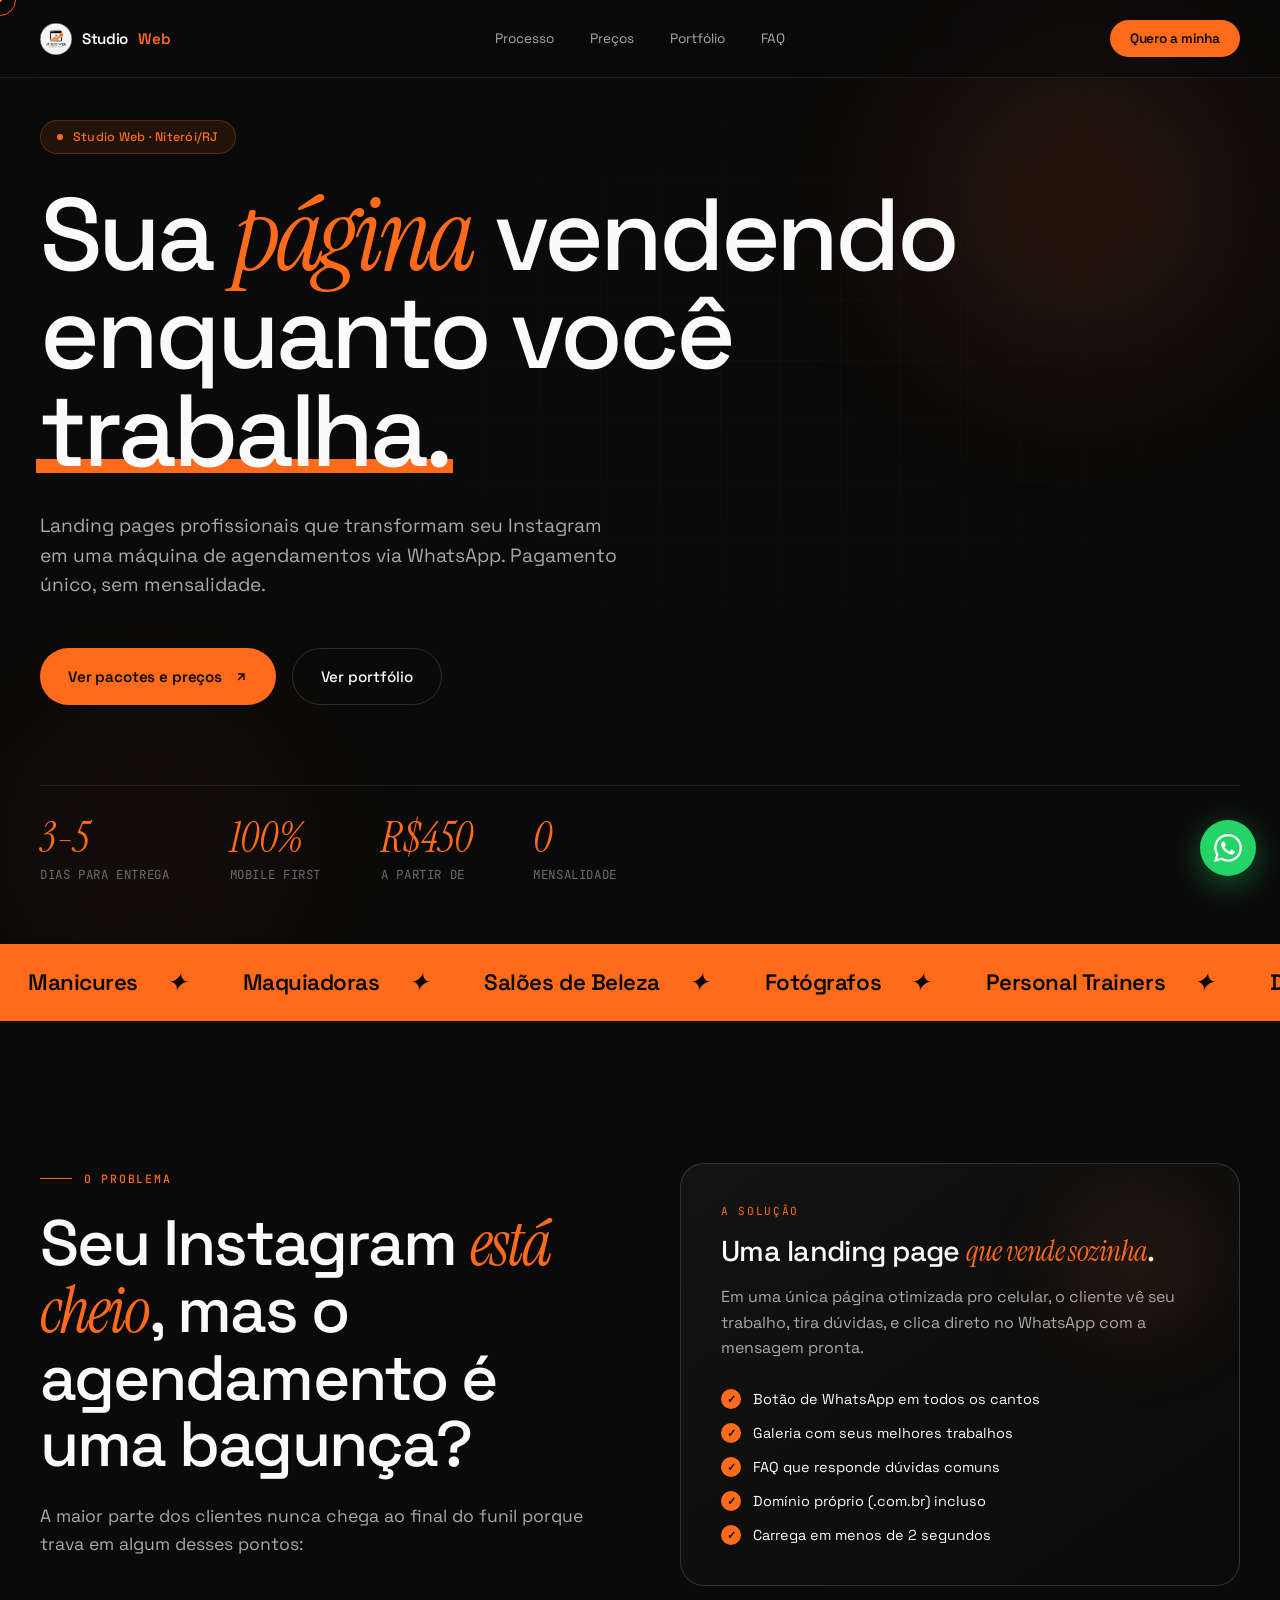
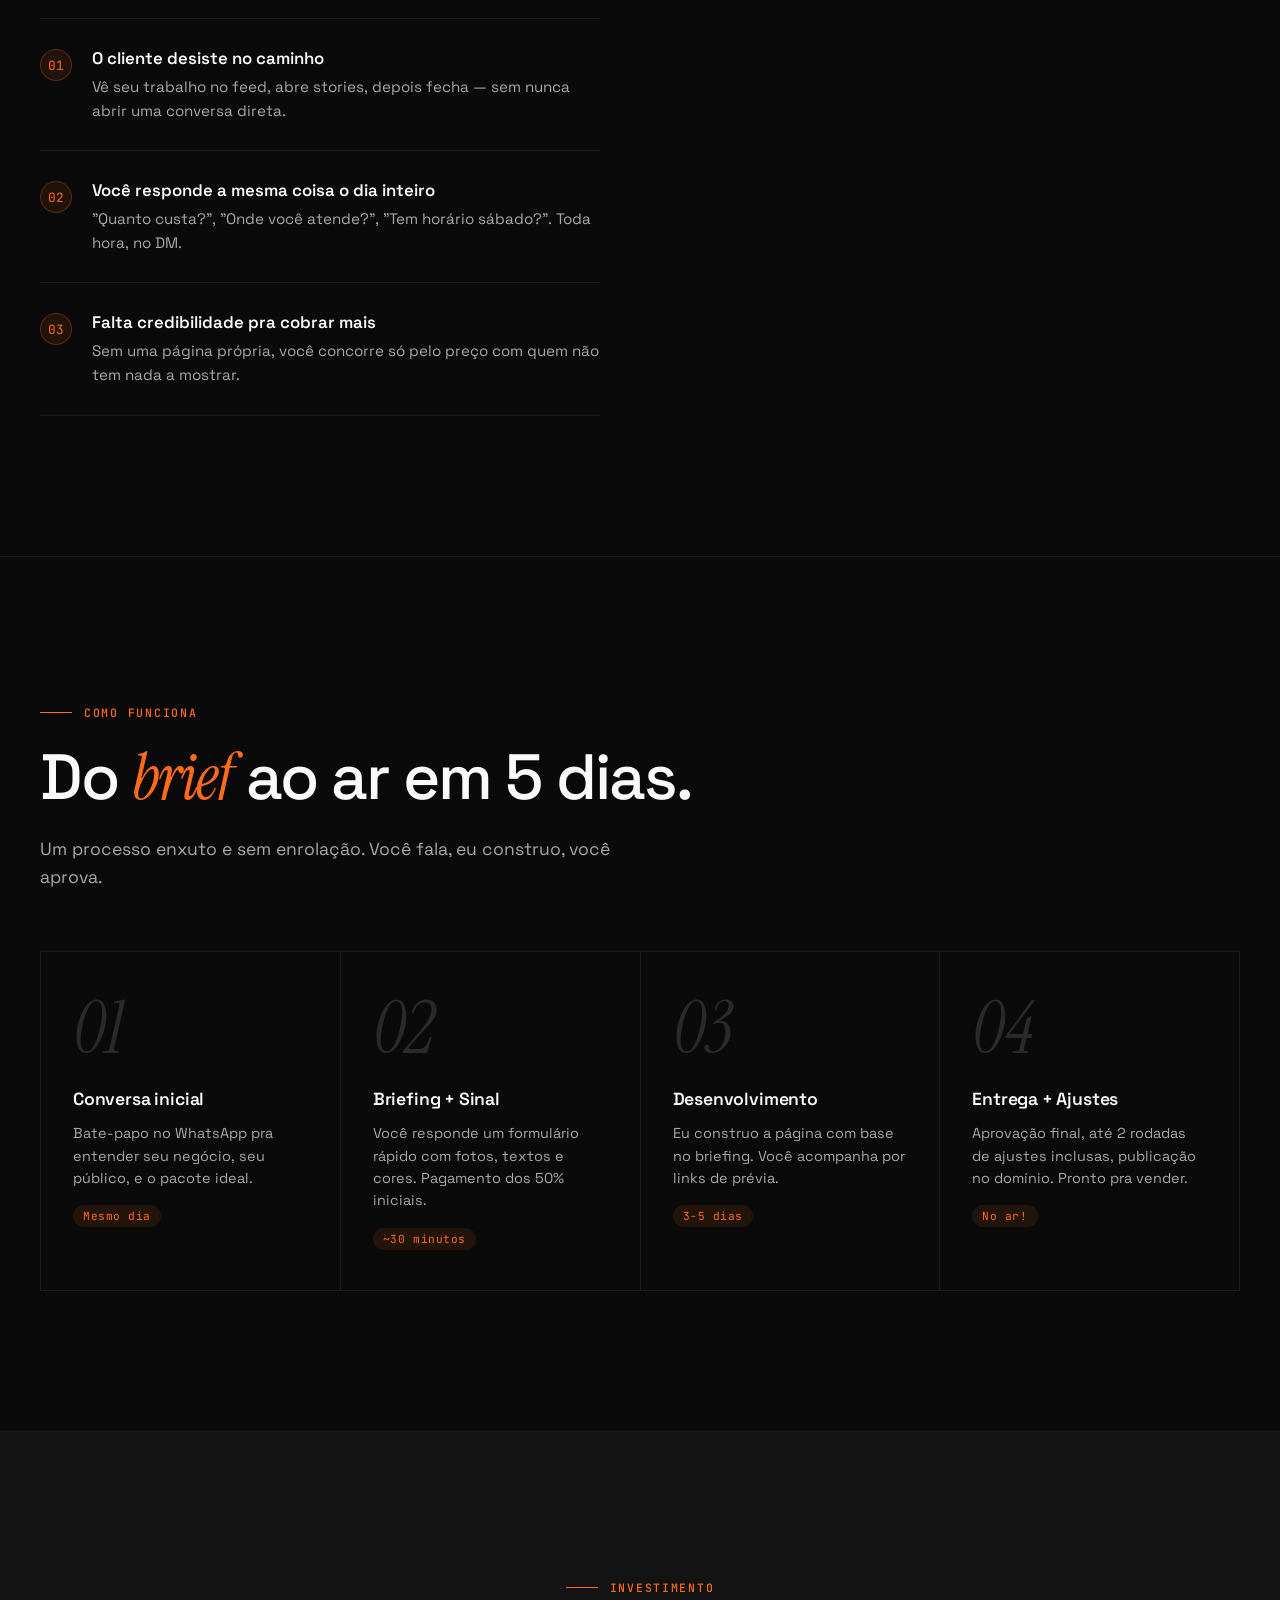
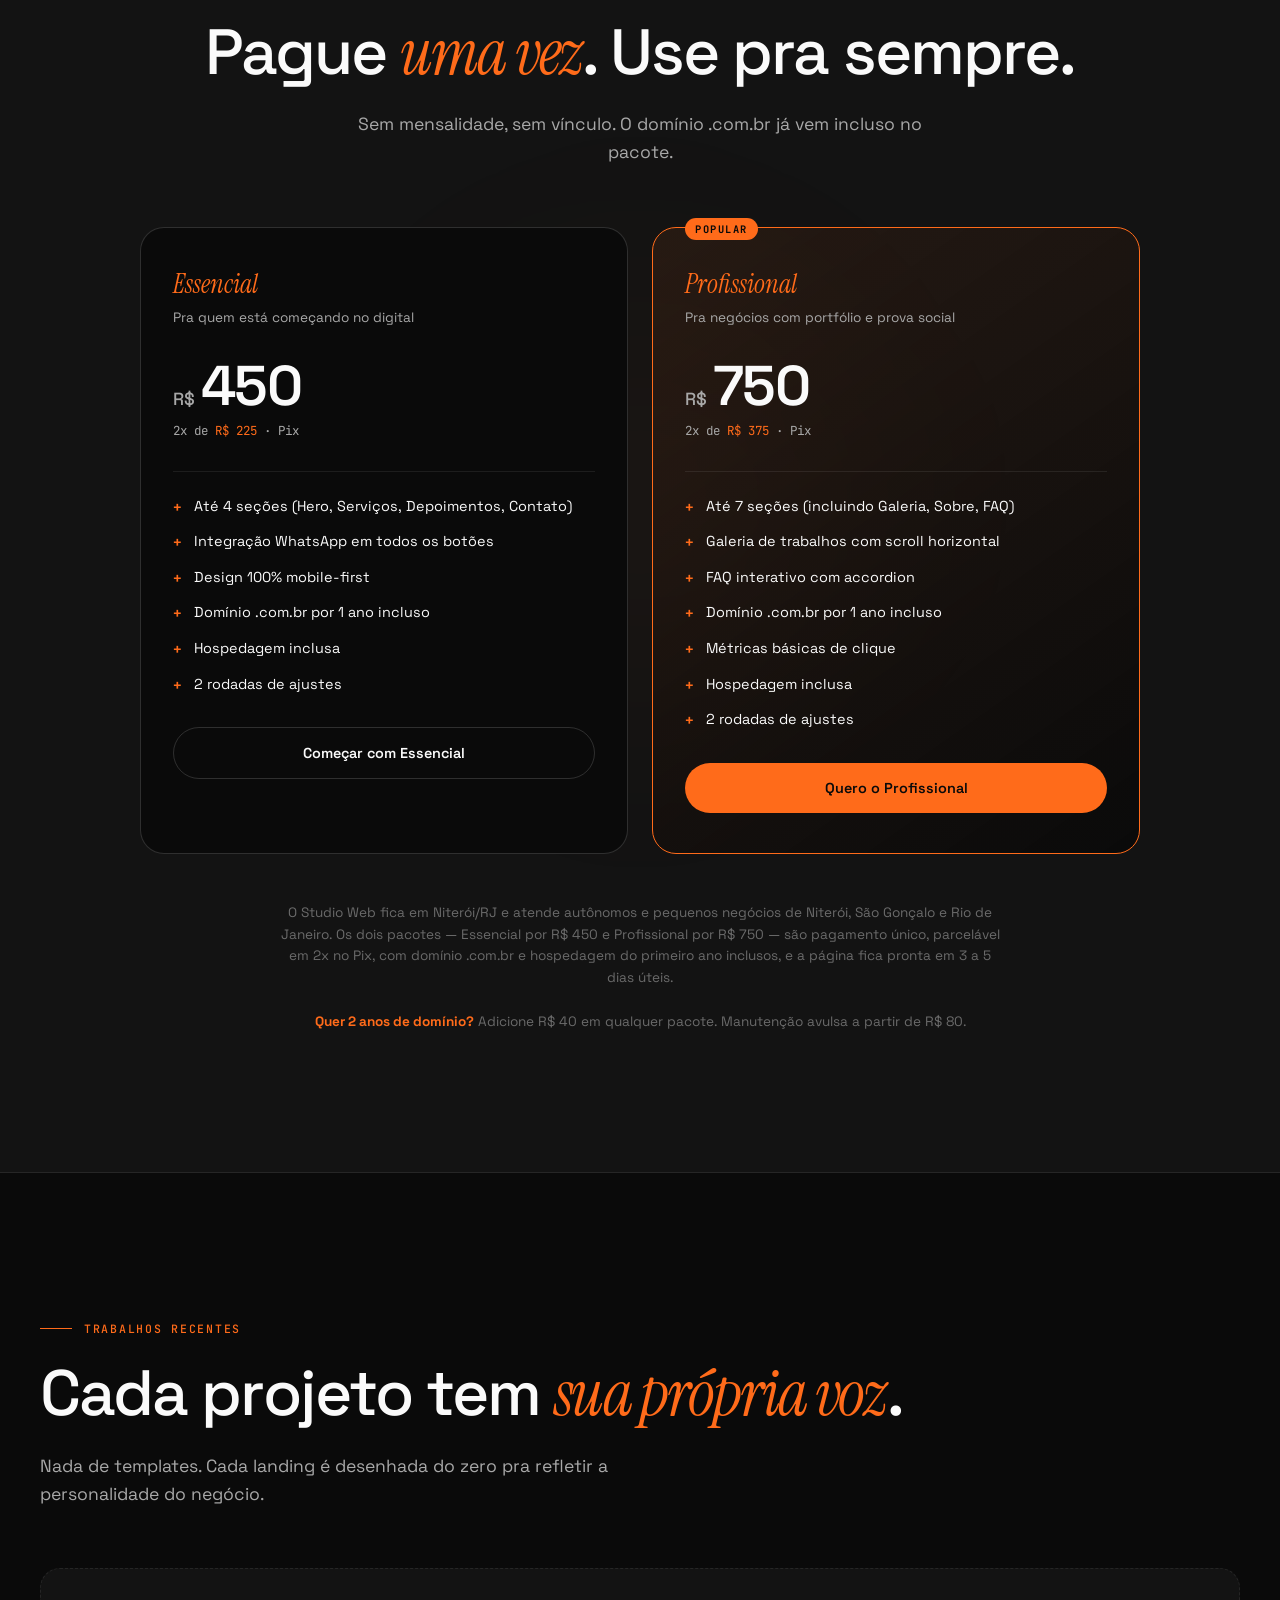
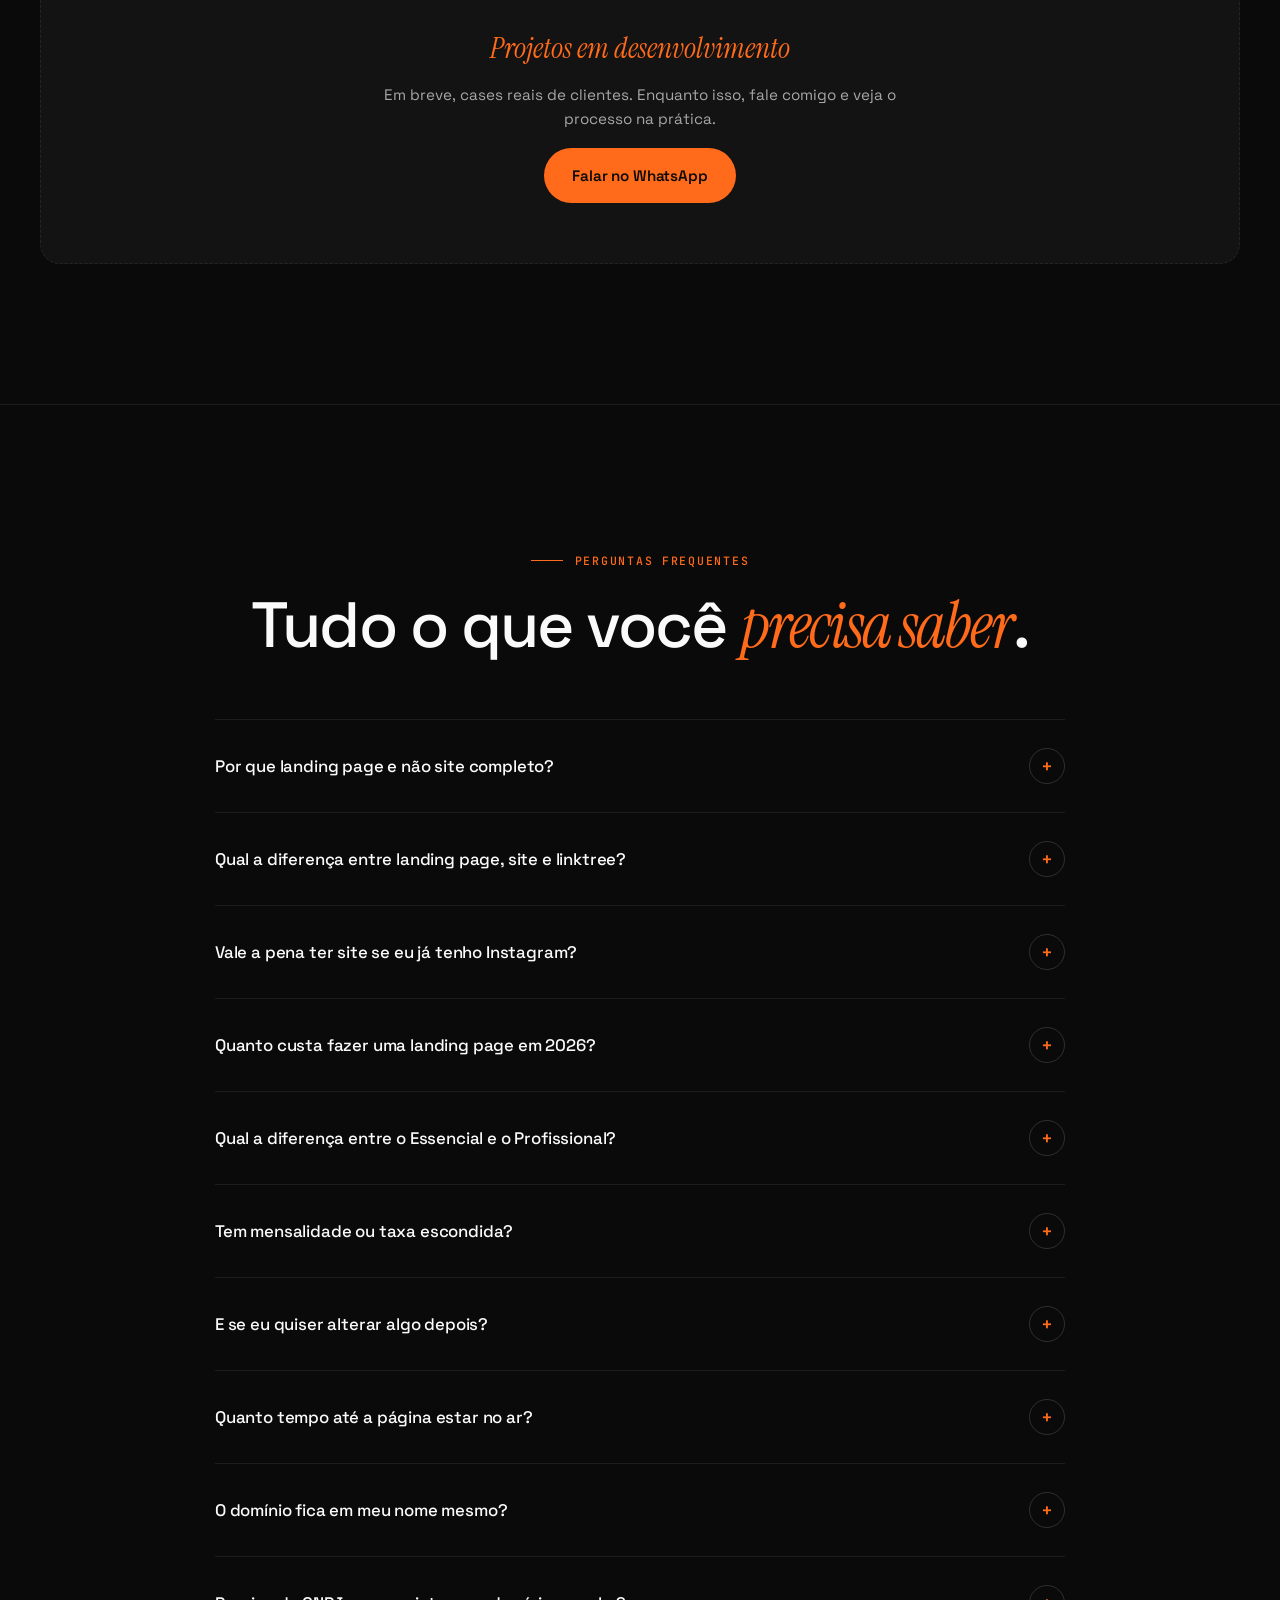
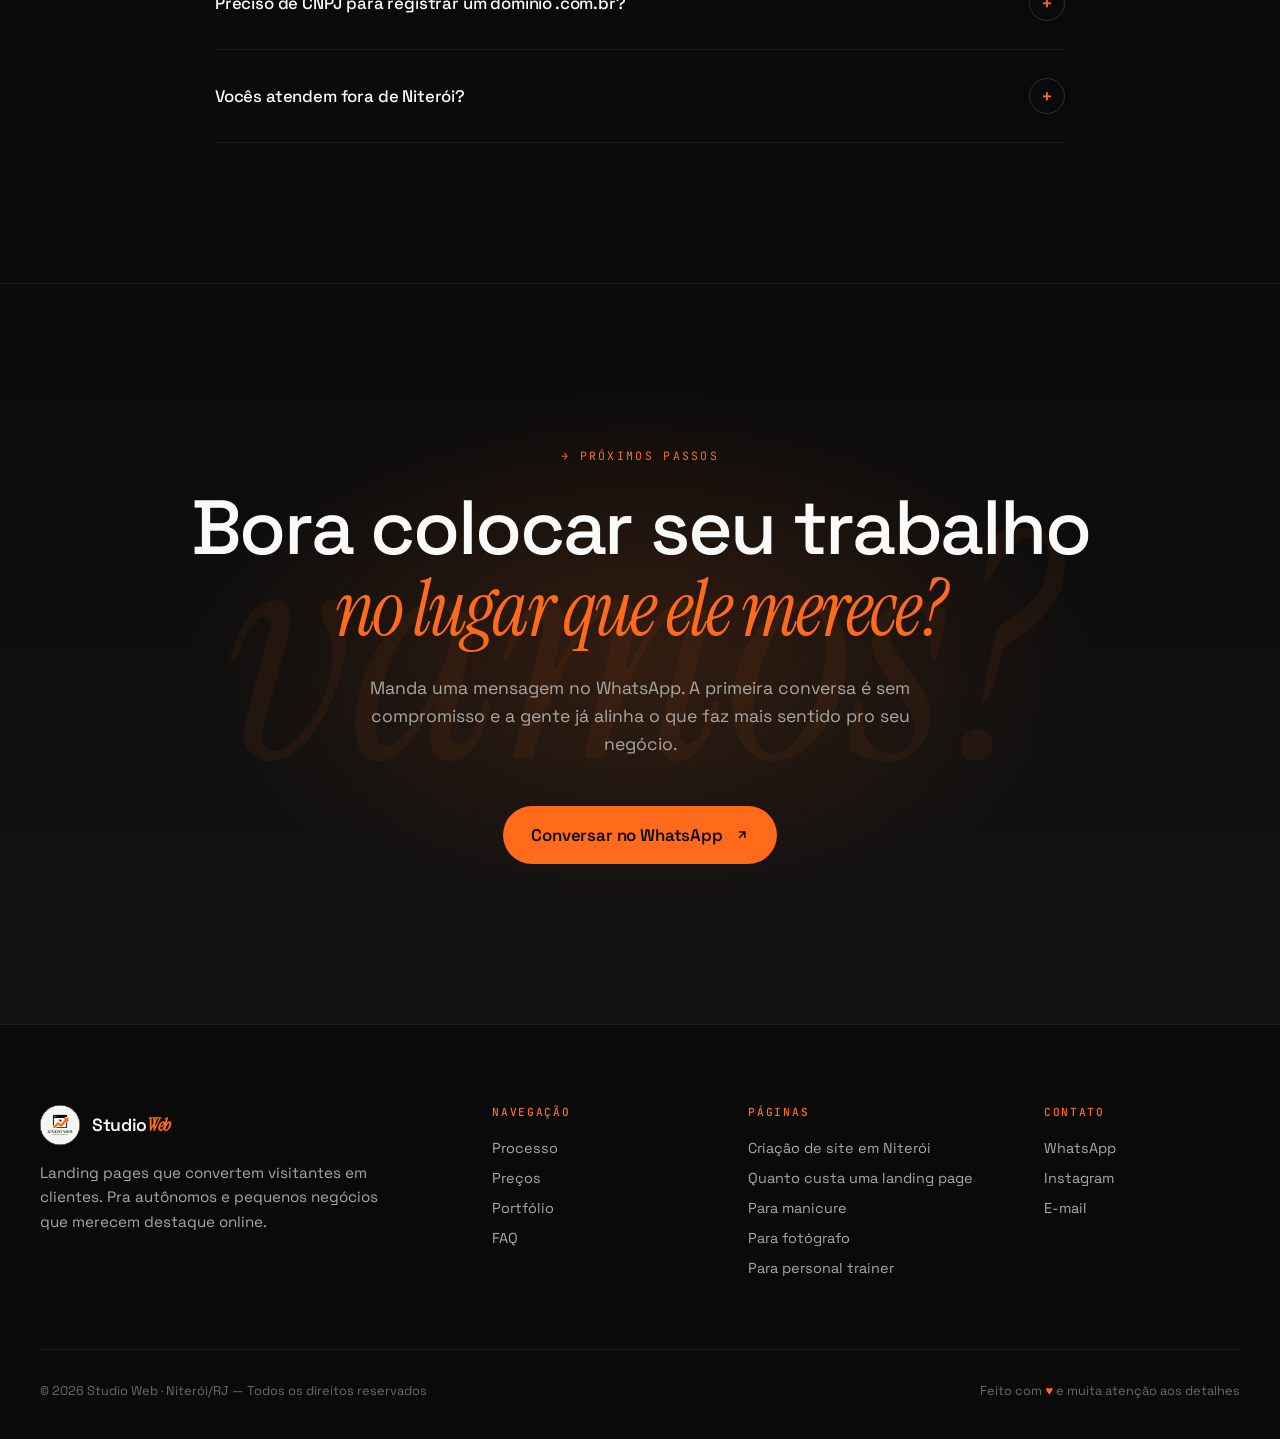
==== commit 254f7444: "Item 4.5: cinco paginas internas, e as amarra ao site O site tinha 1 URL indexavel, o que limita o t" ====
--- a/index.html
+++ b/index.html
@@ -42,7 +42,9 @@
 <link rel="icon" type="image/png" href="logo.png">
 <link rel="apple-touch-icon" href="logo.png">
 
-<link href="https://fonts.googleapis.com/css2?family=Space+Grotesk:wght@400;500;600;700&family=Instrument+Serif:ital@0;1&family=JetBrains+Mono:wght@400;500&display=swap" rel="stylesheet">
+<link rel="preconnect" href="https://fonts.googleapis.com">
+<link rel="preconnect" href="https://fonts.gstatic.com" crossorigin>
+<link href="https://fonts.googleapis.com/css2?family=Space+Grotesk:wght@400;500;600;700&family=Instrument+Serif:ital@1&family=JetBrains+Mono:wght@400;500;700&display=swap" rel="stylesheet">
 <link rel="stylesheet" href="style.css">
 </head>
 <body>
@@ -61,7 +63,7 @@
 <header>
 <nav id="nav" aria-label="Navegação principal">
   <a href="#" class="nav-logo">
-    <img src="logo.png" alt="Studio Web">
+    <img src="logo.png" alt="Studio Web" width="32" height="32" decoding="async">
     <span>Studio</span><span>Web</span>
   </a>
   <div class="nav-links">
@@ -461,7 +463,7 @@
   <div class="footer-grid">
     <div>
       <div class="footer-brand">
-        <img src="logo.png" alt="">
+        <img src="logo.png" alt="" width="40" height="40" loading="lazy" decoding="async">
         <span>Studio<em>Web</em></span>
       </div>
       <p class="footer-tagline">Landing pages que convertem visitantes em clientes. Pra autônomos e pequenos negócios que merecem destaque online.</p>
@@ -473,6 +475,15 @@
       <a href="#precos">Preços</a>
       <a href="#portfolio">Portfólio</a>
       <a href="#faq">FAQ</a>
+    </div>
+
+    <div class="footer-col">
+      <h4>Páginas</h4>
+      <a href="/criacao-de-site-em-niteroi/">Criação de site em Niterói</a>
+      <a href="/quanto-custa-uma-landing-page/">Quanto custa uma landing page</a>
+      <a href="/landing-page-para-manicure/">Para manicure</a>
+      <a href="/landing-page-para-fotografo/">Para fotógrafo</a>
+      <a href="/landing-page-para-personal-trainer/">Para personal trainer</a>
     </div>
 
     <div class="footer-col">
--- a/style.css
+++ b/style.css
@@ -28,23 +28,27 @@
 
 a { color: inherit; text-decoration: none; }
 
-/* O cursor nativo só é escondido quando o JS está vivo pra desenhar o
-   substituto. Sem JS o usuário ficaria sem ponteiro nenhum. */
-html.js body,
-html.js a,
-html.js button { cursor: none; }
-
+/* O cursor customizado só existe quando o JS está vivo pra posicioná-lo e o
+   ponteiro é fino — a mesma condição que o script.js checa. Fora disso vale o
+   ponteiro nativo e as duas divs não aparecem (sem JS elas ficariam paradas
+   no canto superior esquerdo, e sem cursor:none o usuário ficaria sem
+   ponteiro nenhum). */
 .cursor, .cursor-dot { display: none; }
-html.js .cursor, html.js .cursor-dot { display: block; }
-
-@media (hover: none) and (pointer: coarse) {
-  html.js body, html.js a, html.js button { cursor: auto; }
-  .cursor, .cursor-dot { display: none !important; }
+
+@media (hover: hover) and (pointer: fine) {
+  html.js body,
+  html.js a,
+  html.js button { cursor: none; }
+
+  html.js .cursor,
+  html.js .cursor-dot { display: block; }
 }
 
 /* ── SKIP LINK ── */
 .skip-link {
-  position: absolute;
+  /* fixed, não absolute: com absolute ele fica preso ao topo do documento e
+     sai da tela se o usuário voltar nele por Shift+Tab já tendo rolado. */
+  position: fixed;
   top: 0; left: 50%;
   transform: translate(-50%, -120%);
   z-index: 300;
@@ -86,7 +90,10 @@
 }
 
 /* ── NAV ── */
-nav {
+/* Escopado por id de propósito. Como seletor de elemento, isto pegava
+   QUALQUER <nav> da página (breadcrumb, menu de rodapé) e transformava em
+   barra fixa no topo. Páginas novas com mais de um <nav> dependem disso. */
+#nav {
   position: fixed;
   top: 0; left: 0; right: 0;
   z-index: 100;
@@ -100,7 +107,7 @@
   border-bottom: 1px solid var(--line);
   transition: padding 0.3s;
 }
-nav.scrolled { padding: 14px 40px; }
+#nav.scrolled { padding: 14px 40px; }
 
 .nav-logo {
   display: flex;
@@ -175,8 +182,8 @@
 .nav-burger.open span:nth-child(3) { transform: translateY(-7px) rotate(-45deg); }
 
 @media (max-width: 800px) {
-  nav { padding: 16px 20px; }
-  nav.scrolled { padding: 12px 20px; }
+  #nav { padding: 16px 20px; }
+  #nav.scrolled { padding: 12px 20px; }
 
   .nav-burger { display: flex; }
 
@@ -410,6 +417,147 @@
   margin-top: 6px;
 }
 
+/* ── PÁGINAS DE CONTEÚDO ── */
+/* Componentes das páginas internas (/landing-page-para-*/,
+   /criacao-de-site-em-niteroi/, /quanto-custa-uma-landing-page/). Ficam num
+   bloco próprio, e não junto de uma seção, porque são transversais a elas. */
+
+/* O hero da home ocupa 100vh porque é a primeira dobra de uma landing. Numa
+   página de conteúdo isso só empurra o texto pra fora da primeira tela. */
+.hero.hero-doc { min-height: auto; padding: 150px 40px 90px; }
+@media (max-width: 800px) { .hero.hero-doc { padding: 120px 20px 60px; } }
+
+/* Breadcrumb, espelhando o BreadcrumbList do JSON-LD de cada página. É um
+   <nav> de verdade: isso só funciona porque a barra do topo é #nav e não o
+   seletor de elemento `nav`, que transformava qualquer <nav> em barra fixa. */
+.crumbs {
+  font-family: 'JetBrains Mono', monospace;
+  font-size: 0.72rem;
+  letter-spacing: 0.08em;
+  color: var(--gray-500);
+  margin-bottom: 20px;
+  position: relative;
+  z-index: 2;
+}
+.crumbs a { color: var(--gray-300); }
+.crumbs a:hover { color: var(--orange); }
+.crumbs span { margin: 0 8px; color: var(--gray-700); }
+
+/* Texto corrido. A .section-sub serve pra um parágrafo só (tem
+   margin-bottom de 60px); aqui são vários seguidos. */
+.prose { max-width: 760px; }
+.prose p { color: var(--gray-300); line-height: 1.75; margin-bottom: 20px; }
+.prose p:last-child { margin-bottom: 0; }
+.prose strong { color: var(--white); font-weight: 600; }
+.prose a { color: var(--orange); text-decoration: underline; text-underline-offset: 3px; }
+
+.doc-section { border-bottom: 1px solid var(--line); }
+.doc-section.alt { background: var(--black-2); }
+
+/* Lista de bairros atendidos (/criacao-de-site-em-niteroi/). */
+.chip-list { display: flex; flex-wrap: wrap; gap: 10px; list-style: none; margin: 0 0 36px; padding: 0; }
+.chip {
+  border: 1px solid var(--line-strong);
+  background: var(--black-2);
+  border-radius: 100px;
+  padding: 8px 16px;
+  font-size: 0.85rem;
+  color: var(--gray-100);
+}
+
+/* Tabela comparativa (/quanto-custa-uma-landing-page/). O wrapper rola
+   sozinho no celular pra não empurrar o body inteiro na horizontal. */
+.compare-wrap { overflow-x: auto; -webkit-overflow-scrolling: touch; margin-bottom: 24px; }
+.compare {
+  width: 100%;
+  min-width: 720px;
+  border-collapse: collapse;
+  font-size: 0.92rem;
+  text-align: left;
+}
+/* A legenda existe pro leitor de tela: a tabela tem 4 colunas e sem ela o
+   contexto se perde. Fora da tela em vez de display:none — display:none
+   some da árvore de acessibilidade também. */
+.compare caption {
+  position: absolute;
+  width: 1px; height: 1px;
+  overflow: hidden;
+  clip-path: inset(50%);
+  white-space: nowrap;
+}
+.compare th, .compare td {
+  padding: 20px 18px;
+  border-bottom: 1px solid var(--line);
+  vertical-align: top;
+  line-height: 1.6;
+}
+.compare thead th {
+  font-family: 'JetBrains Mono', monospace;
+  font-size: 0.7rem;
+  text-transform: uppercase;
+  letter-spacing: 0.14em;
+  color: var(--orange);
+  font-weight: 500;
+  border-bottom: 1px solid var(--line-strong);
+}
+.compare tbody th {
+  font-weight: 600;
+  color: var(--white);
+  white-space: nowrap;
+}
+.compare td { color: var(--gray-300); }
+.compare .faixa { font-family: 'JetBrains Mono', monospace; color: var(--gray-100); white-space: nowrap; }
+.compare tr.destaque th, .compare tr.destaque td { background: rgba(255,107,26,0.06); }
+.compare tr.destaque th { color: var(--orange); }
+
+/* Abaixo de 600px a tabela vira uma pilha de cards: com 4 colunas em tela
+   estreita as duas colunas de texto empurram a linha pra ~250px de altura e
+   sobra um vazio enorme do lado visível. Os display:block matam os papéis
+   implícitos de tabela, por isso o HTML traz role="table|row|rowheader|cell"
+   explícito — e o rótulo de cada célula vem do data-label, já que o thead
+   some. */
+@media (max-width: 600px) {
+  .compare-wrap { overflow-x: visible; }
+  .compare { min-width: 0; display: block; font-size: 0.9rem; }
+  .compare thead { display: none; }
+  .compare tbody, .compare tr, .compare th, .compare td { display: block; width: 100%; }
+  .compare tbody tr {
+    border: 1px solid var(--line-strong);
+    border-radius: 16px;
+    background: var(--black);
+    padding: 0 18px 6px;
+    margin-bottom: 16px;
+  }
+  .compare tbody th {
+    padding: 18px 0 10px;
+    font-size: 1.1rem;
+    white-space: normal;
+    border-bottom: 1px solid var(--line);
+    margin-bottom: 14px;
+  }
+  .compare tbody td { padding: 0 0 16px; border-bottom: none; }
+  .compare tbody td::before {
+    content: attr(data-label);
+    display: block;
+    font-family: 'JetBrains Mono', monospace;
+    font-size: 0.64rem;
+    text-transform: uppercase;
+    letter-spacing: 0.14em;
+    color: var(--orange);
+    margin-bottom: 6px;
+  }
+  .compare .faixa { white-space: normal; }
+  .compare tr.destaque { border-color: rgba(255,107,26,0.5); }
+  .compare tr.destaque th, .compare tr.destaque td { background: none; }
+}
+
+.nota-fonte {
+  font-size: 0.82rem;
+  color: var(--gray-500);
+  line-height: 1.6;
+  max-width: 760px;
+}
+
 /* ── MARQUEE ── */
 .marquee {
   background: var(--orange);
@@ -835,9 +983,13 @@
 
 .pricing-note {
   text-align: center;
-  margin-top: 48px;
+  /* max-width porque este parágrafo cresceu: sem ele a linha ia de ponta a
+     ponta da tela em monitor largo. */
+  max-width: 720px;
+  margin: 48px auto 0;
   color: var(--gray-500);
   font-size: 0.85rem;
+  line-height: 1.6;
   position: relative;
   z-index: 1;
 }
@@ -1190,9 +1342,14 @@
 
 .footer-grid {
   display: grid;
-  grid-template-columns: 2fr 1fr 1fr;
+  /* 4 colunas desde que as páginas internas entraram no rodapé:
+     marca + Navegação + Páginas + Contato. */
+  grid-template-columns: 2fr 1fr 1.2fr 1fr;
   gap: 60px;
   margin-bottom: 60px;
+}
+@media (max-width: 1000px) {
+  .footer-grid { grid-template-columns: 1fr 1fr; gap: 44px; }
 }
 @media (max-width: 800px) {
   .footer-grid { grid-template-columns: 1fr; gap: 40px; }
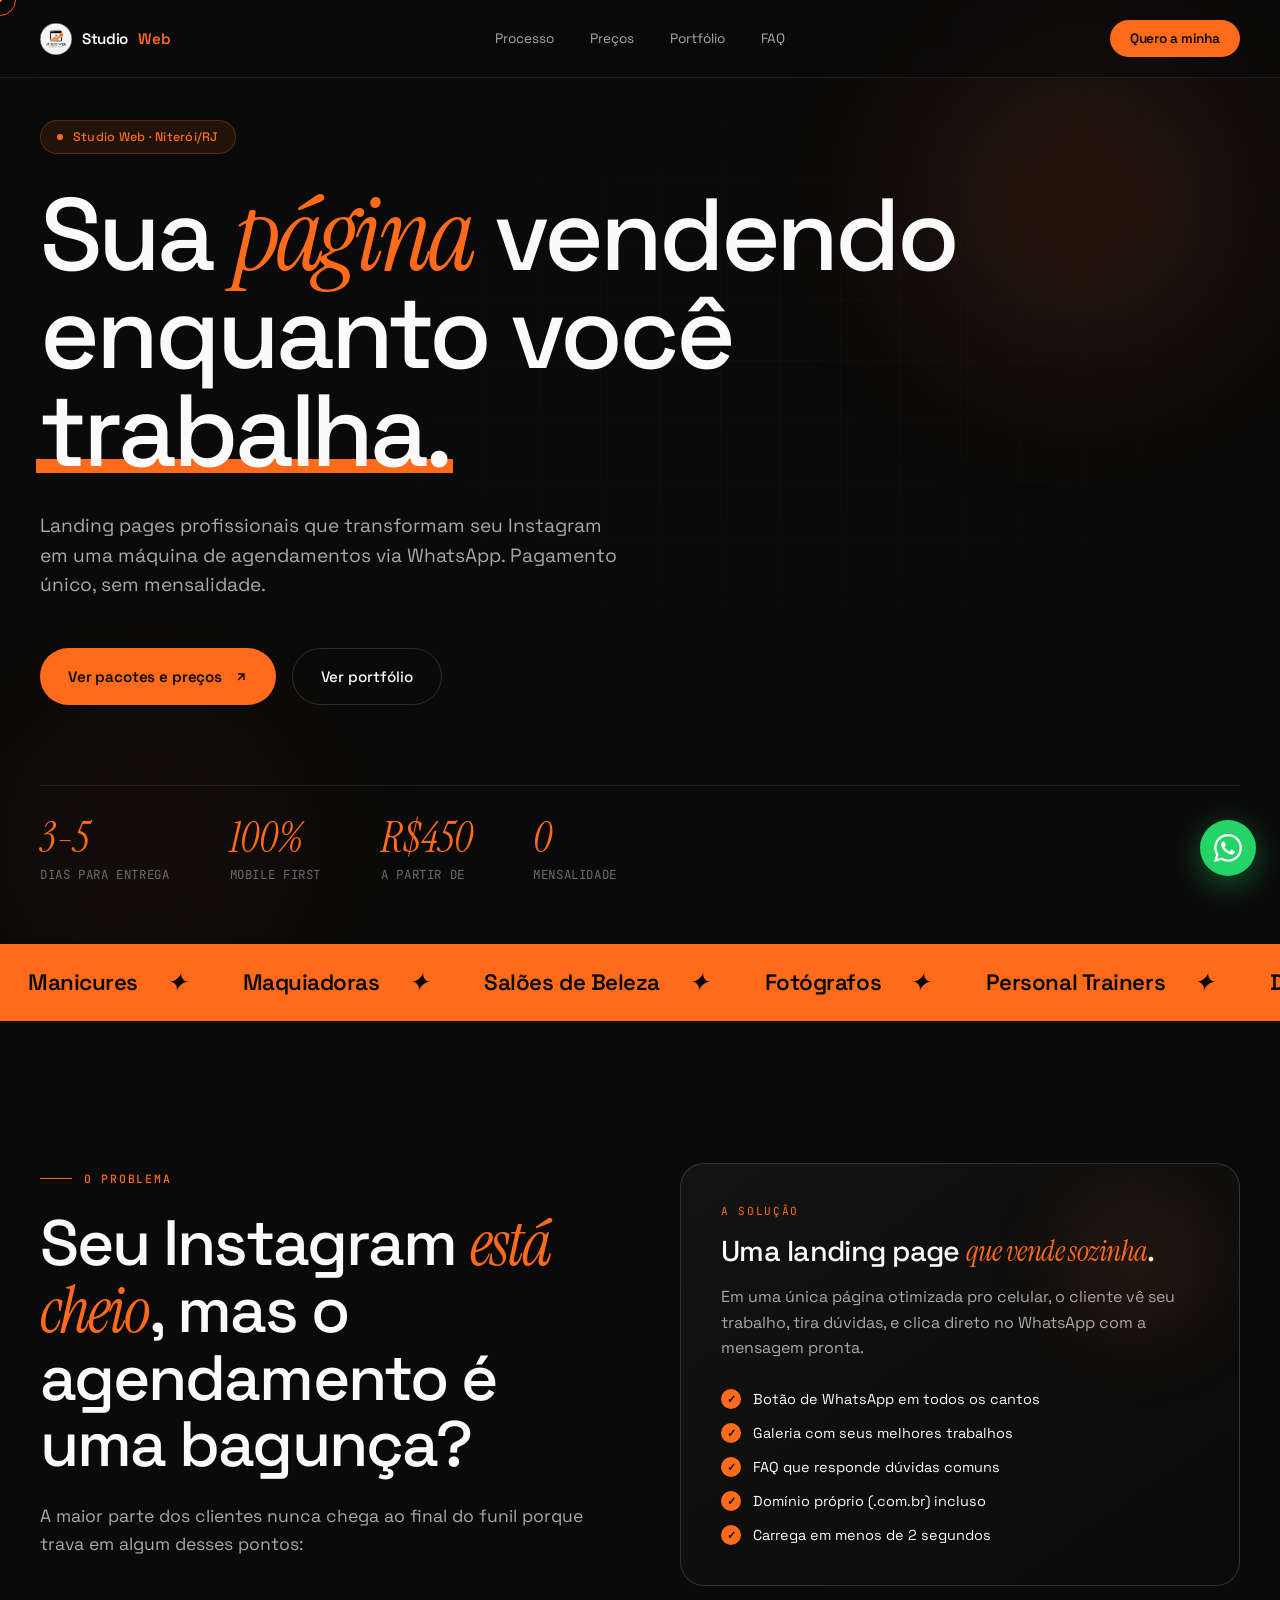
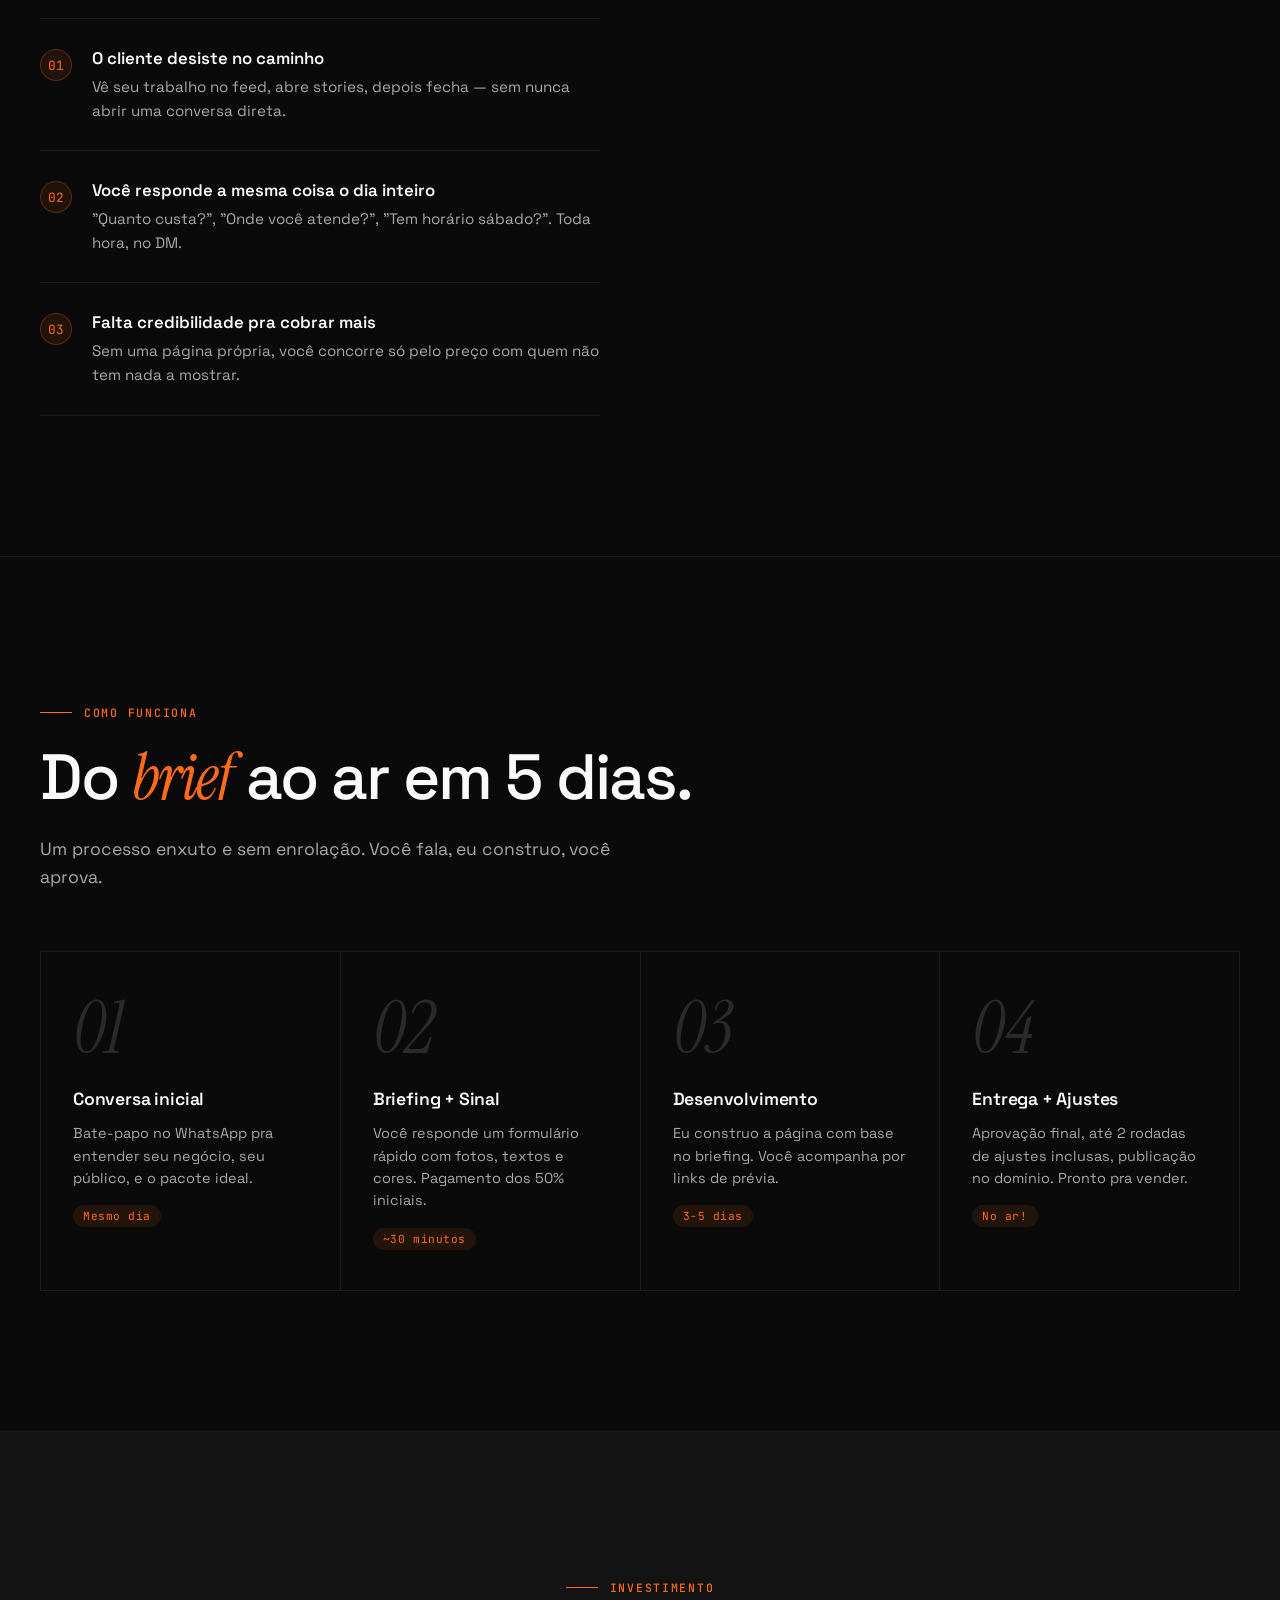
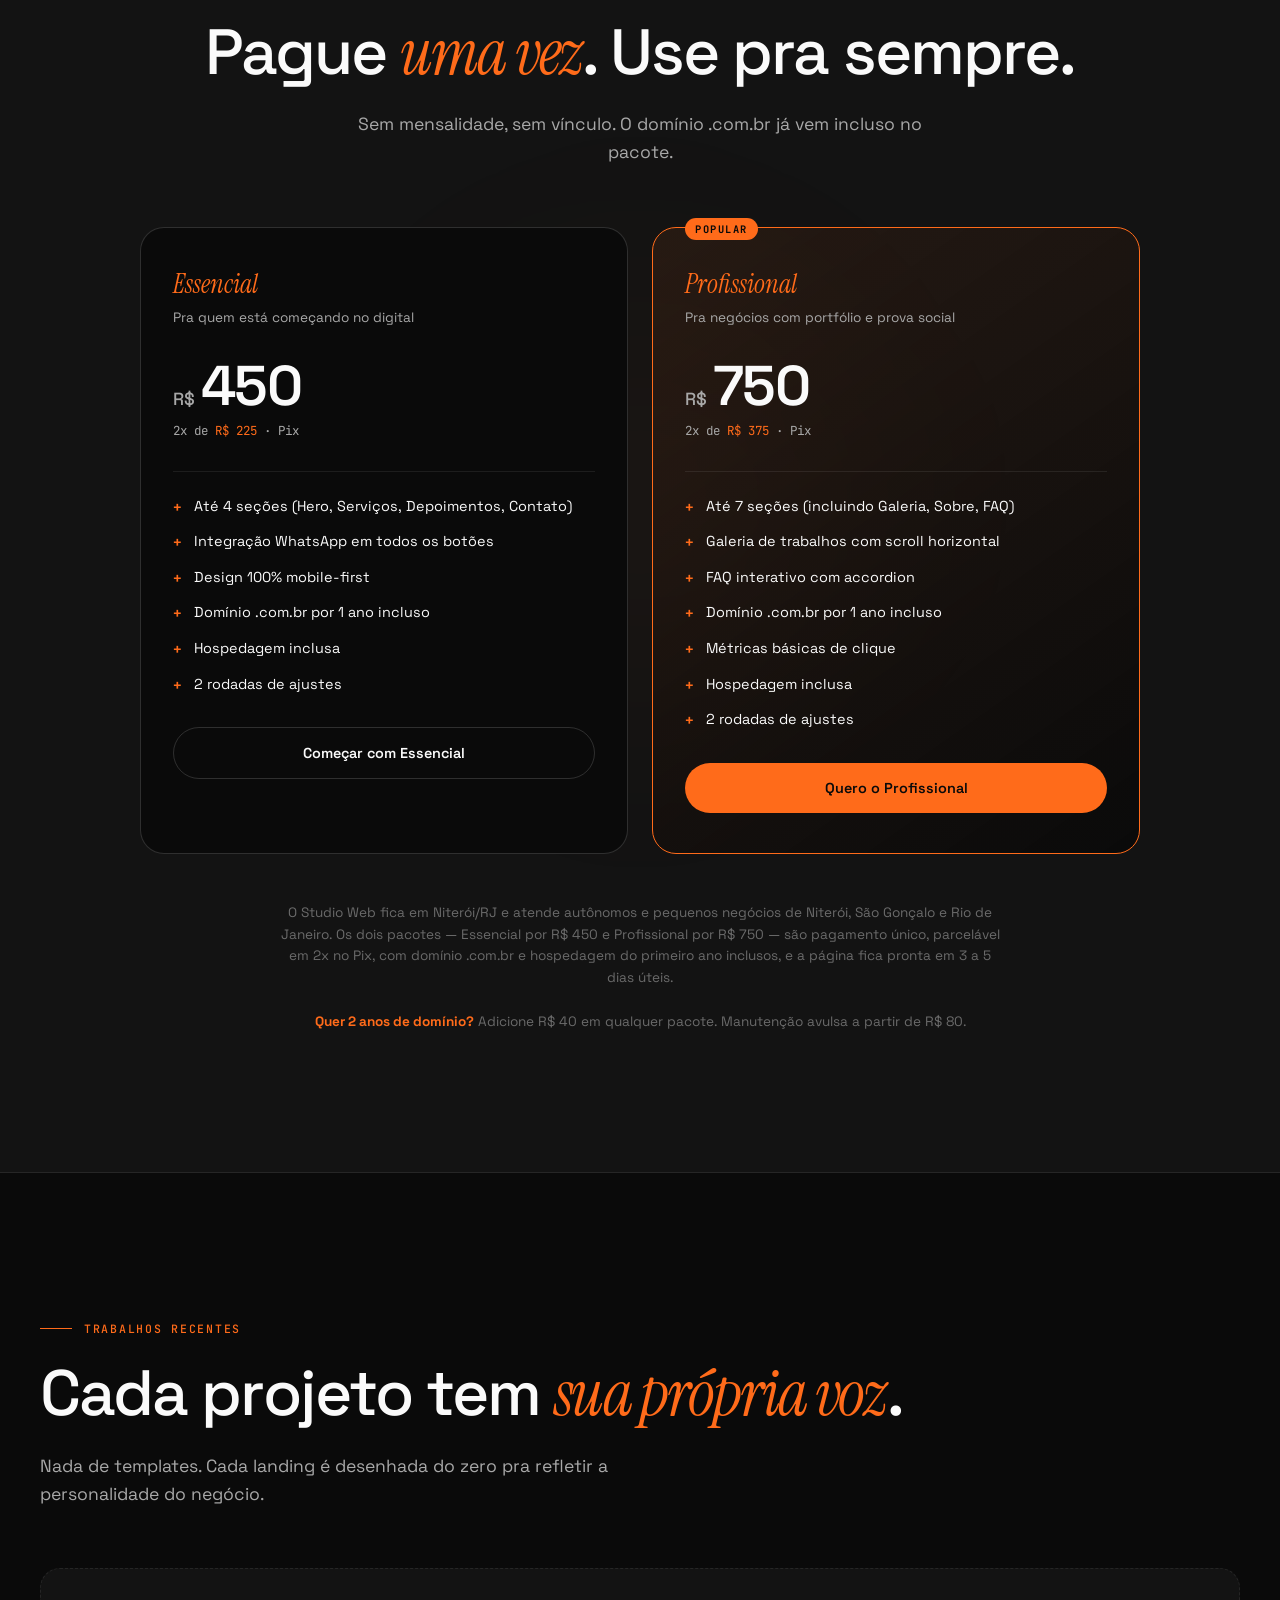
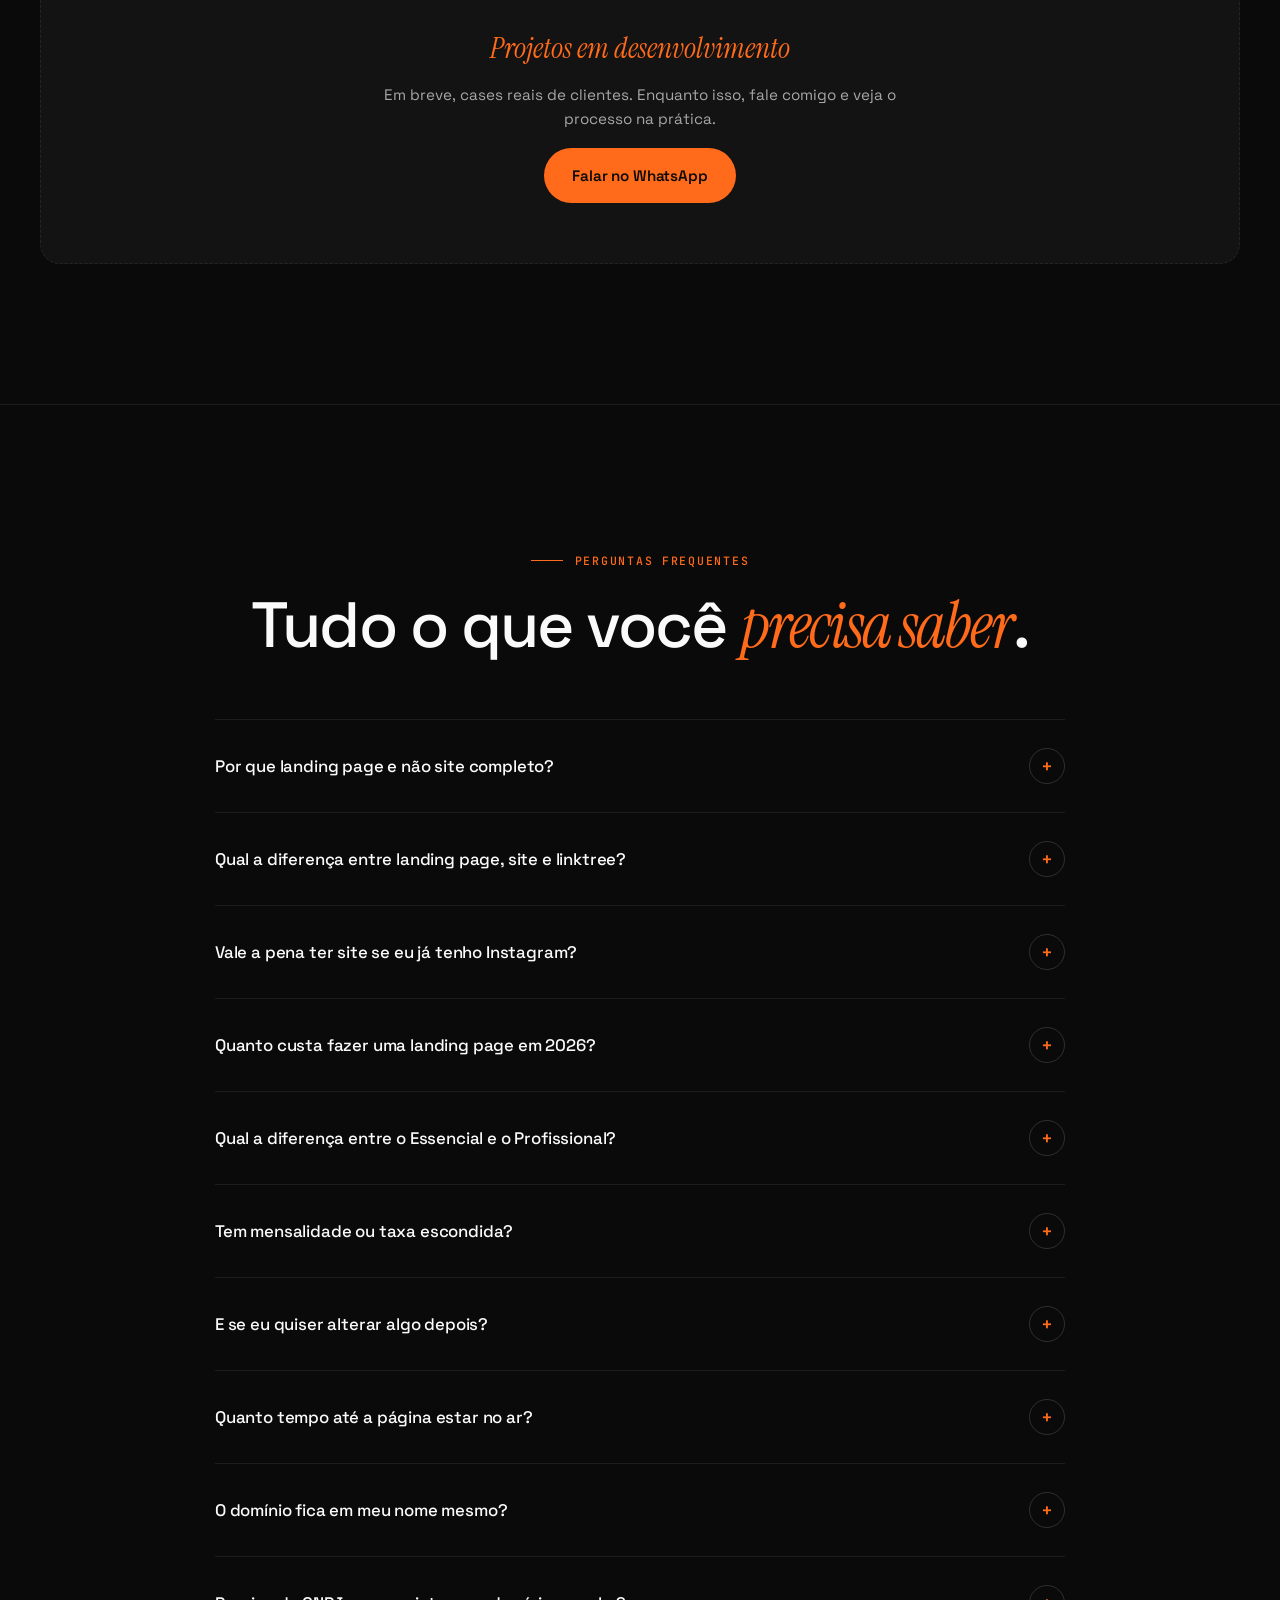
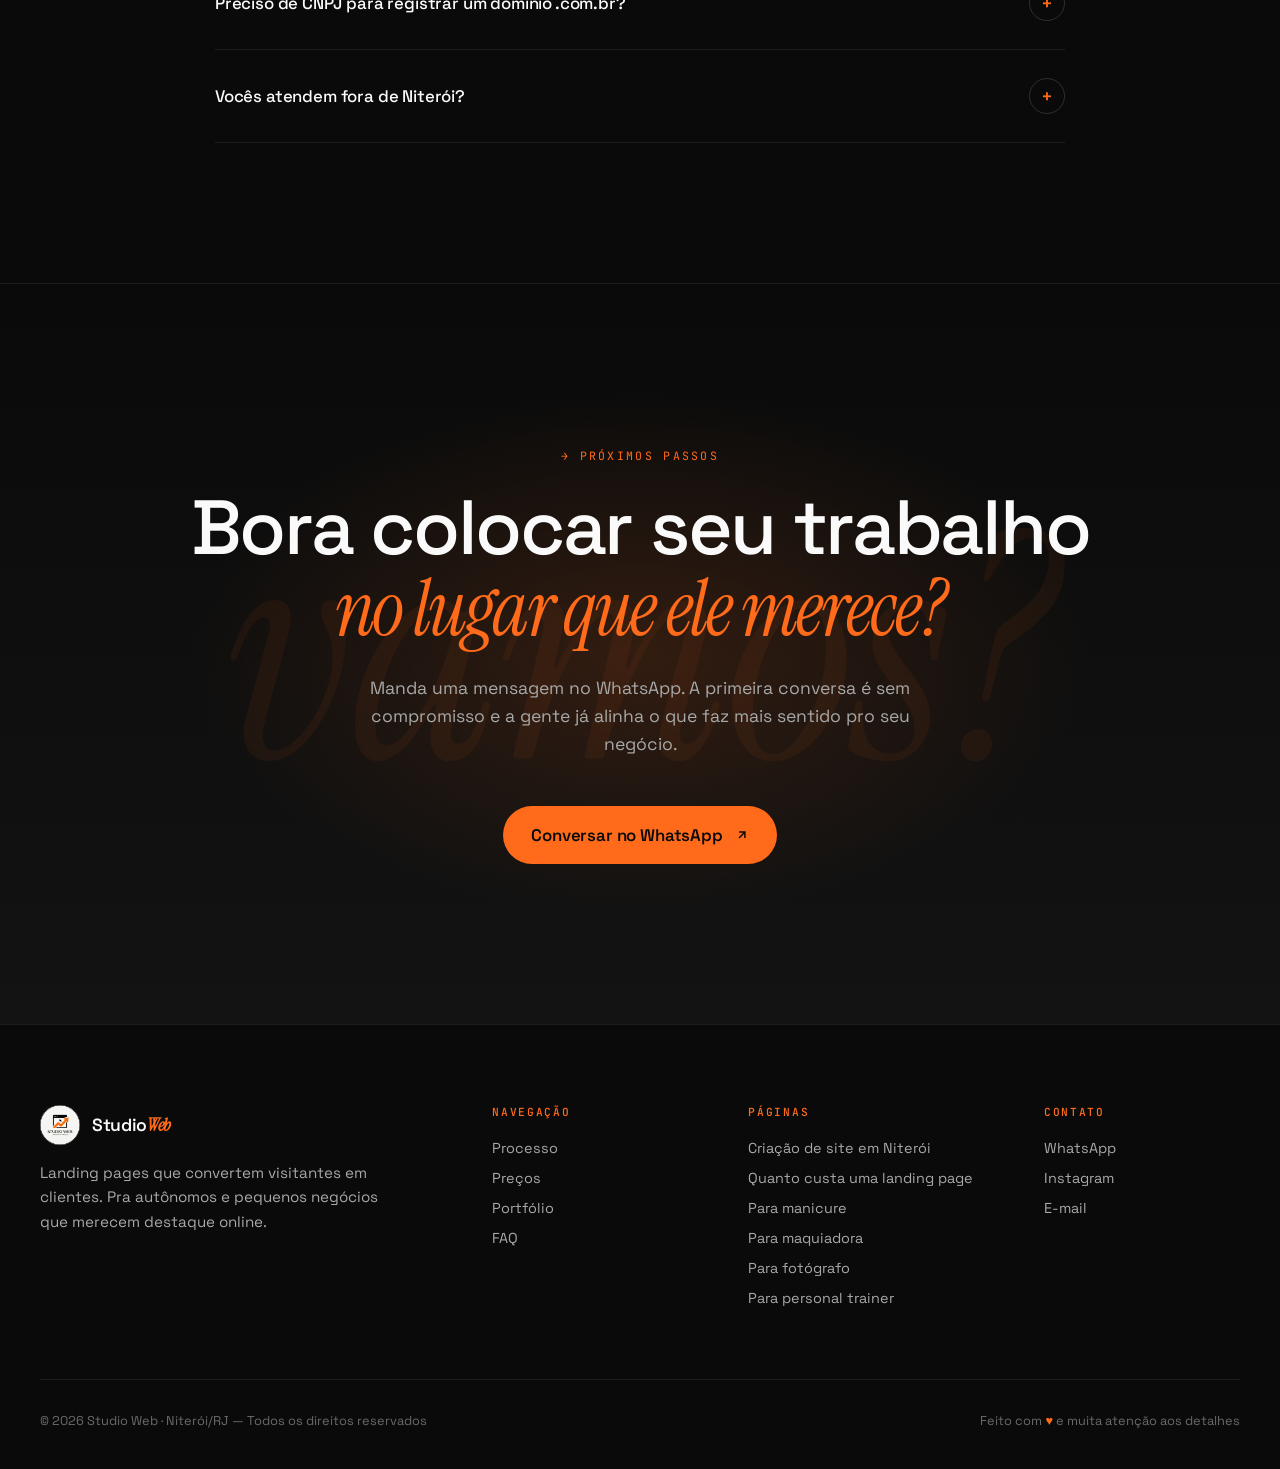
==== commit 557ae4c2: "Pagina da maquiadora, e liga as paginas internas entre si Nicho apontado pelo dono como maior public" ====
--- a/index.html
+++ b/index.html
@@ -482,6 +482,7 @@
       <a href="/criacao-de-site-em-niteroi/">Criação de site em Niterói</a>
       <a href="/quanto-custa-uma-landing-page/">Quanto custa uma landing page</a>
       <a href="/landing-page-para-manicure/">Para manicure</a>
+      <a href="/landing-page-para-maquiadora/">Para maquiadora</a>
       <a href="/landing-page-para-fotografo/">Para fotógrafo</a>
       <a href="/landing-page-para-personal-trainer/">Para personal trainer</a>
     </div>
--- a/style.css
+++ b/style.css
@@ -1386,7 +1386,8 @@
   color: var(--orange);
   margin-bottom: 20px;
 }
-.footer-col a {
+.footer-col a,
+.footer-col span[aria-current] {
   display: block;
   color: var(--gray-300);
   font-size: 0.9rem;
@@ -1394,6 +1395,8 @@
   transition: color 0.2s;
 }
 .footer-col a:hover { color: var(--white); }
+/* A página em que o visitante já está não vira link. */
+.footer-col span[aria-current] { color: var(--gray-500); }
 
 .footer-bottom {
   padding-top: 32px;
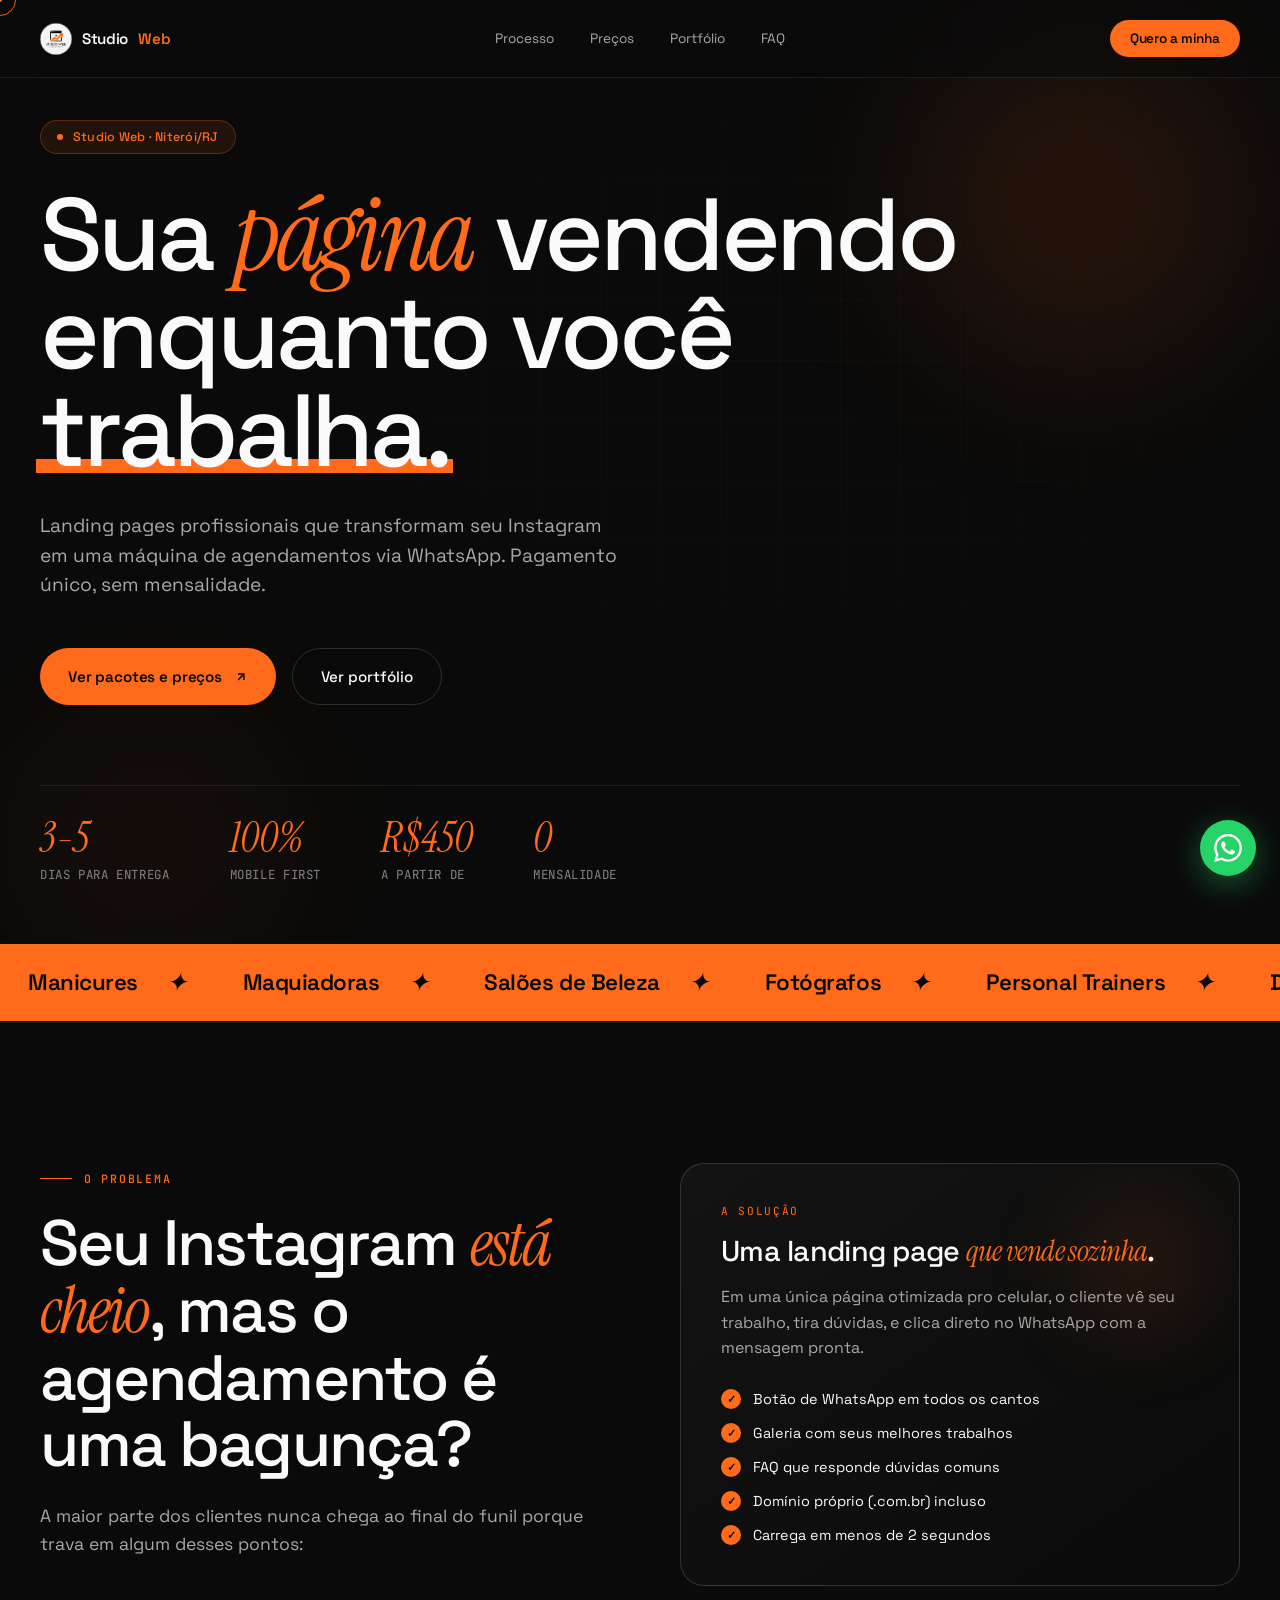
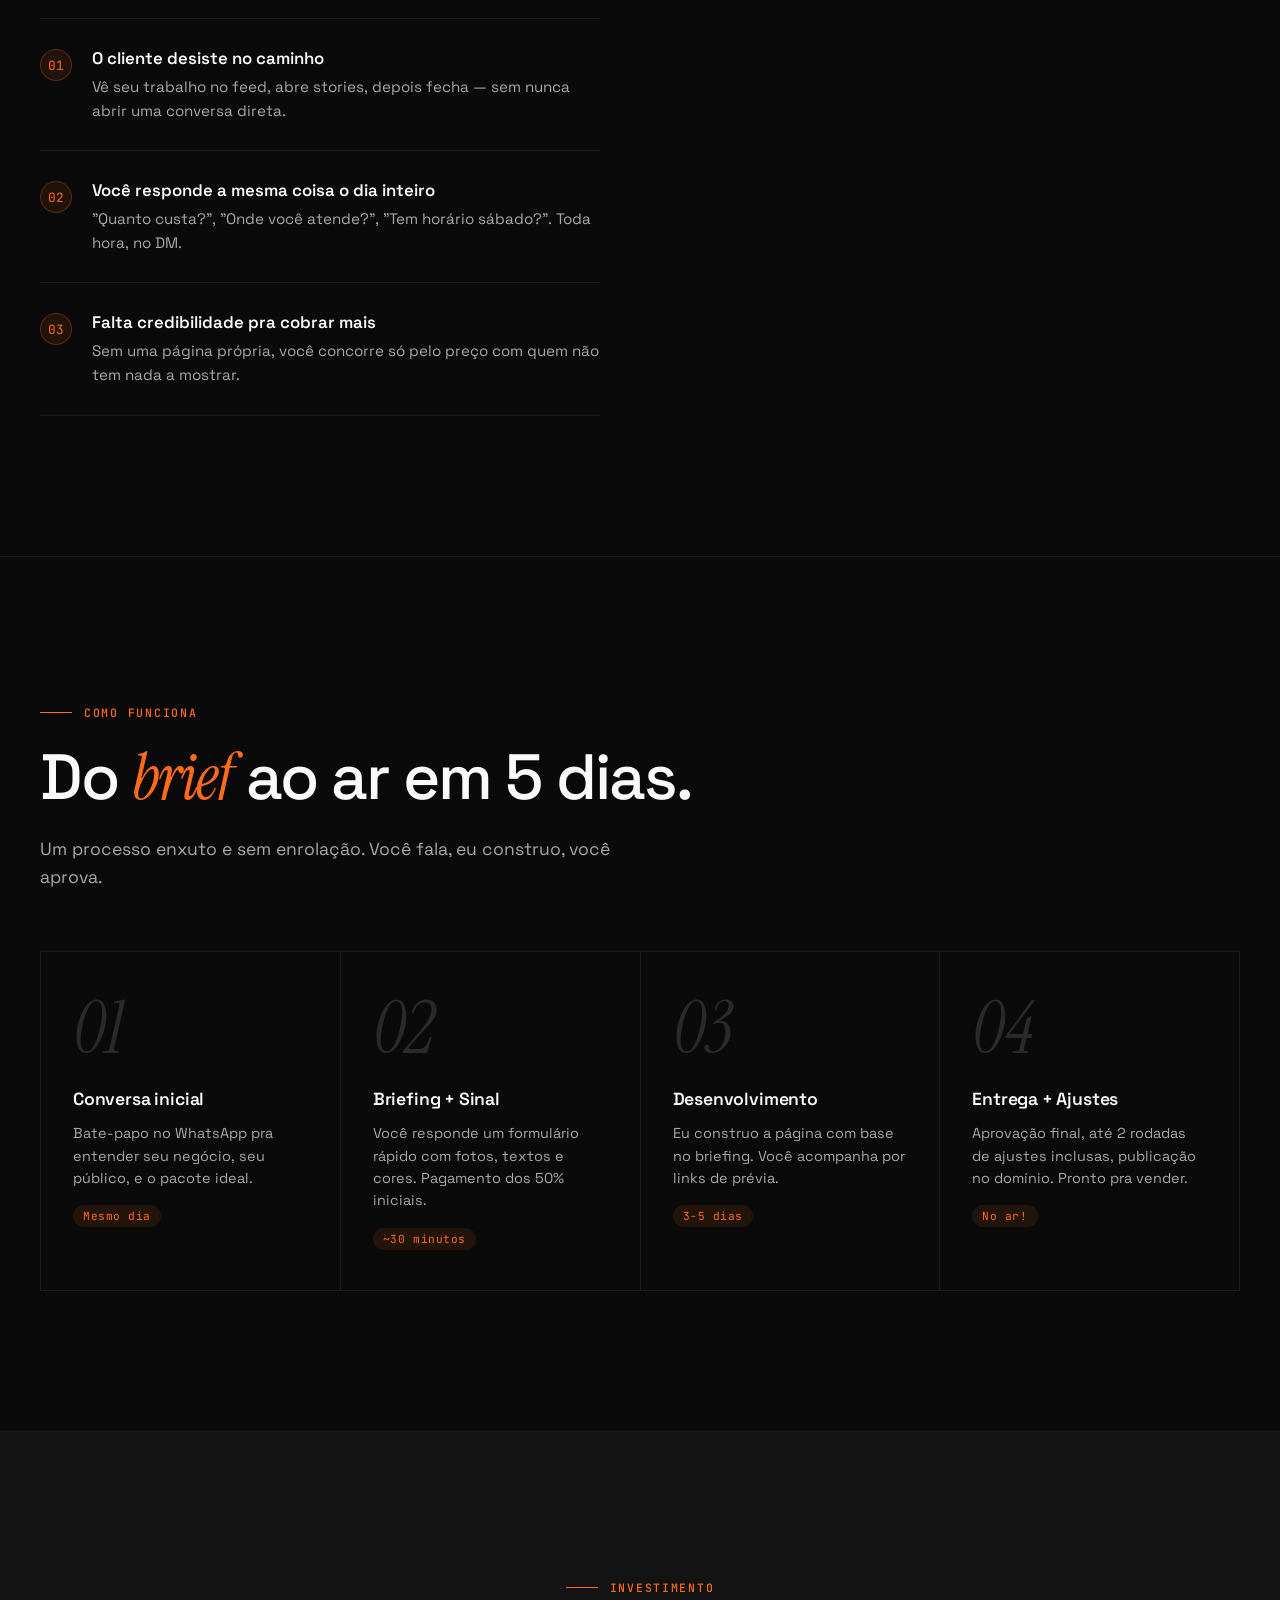
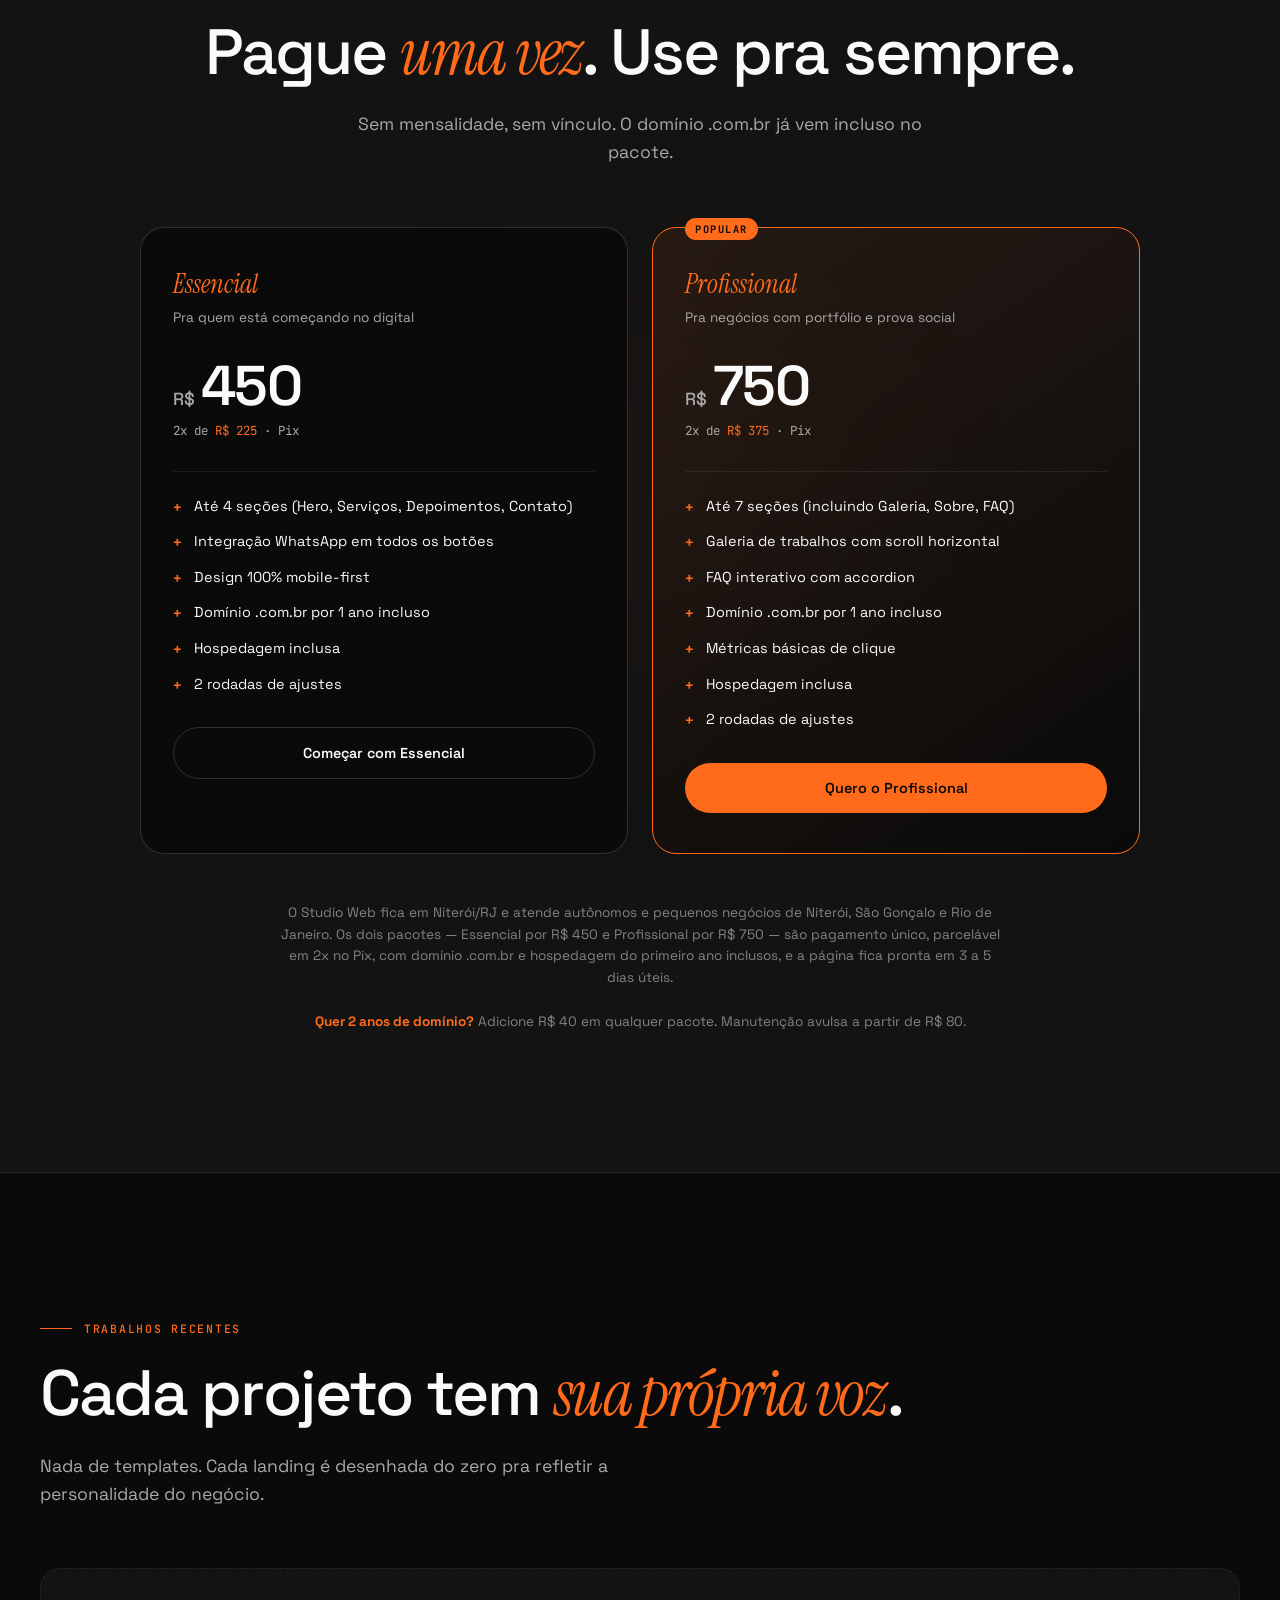
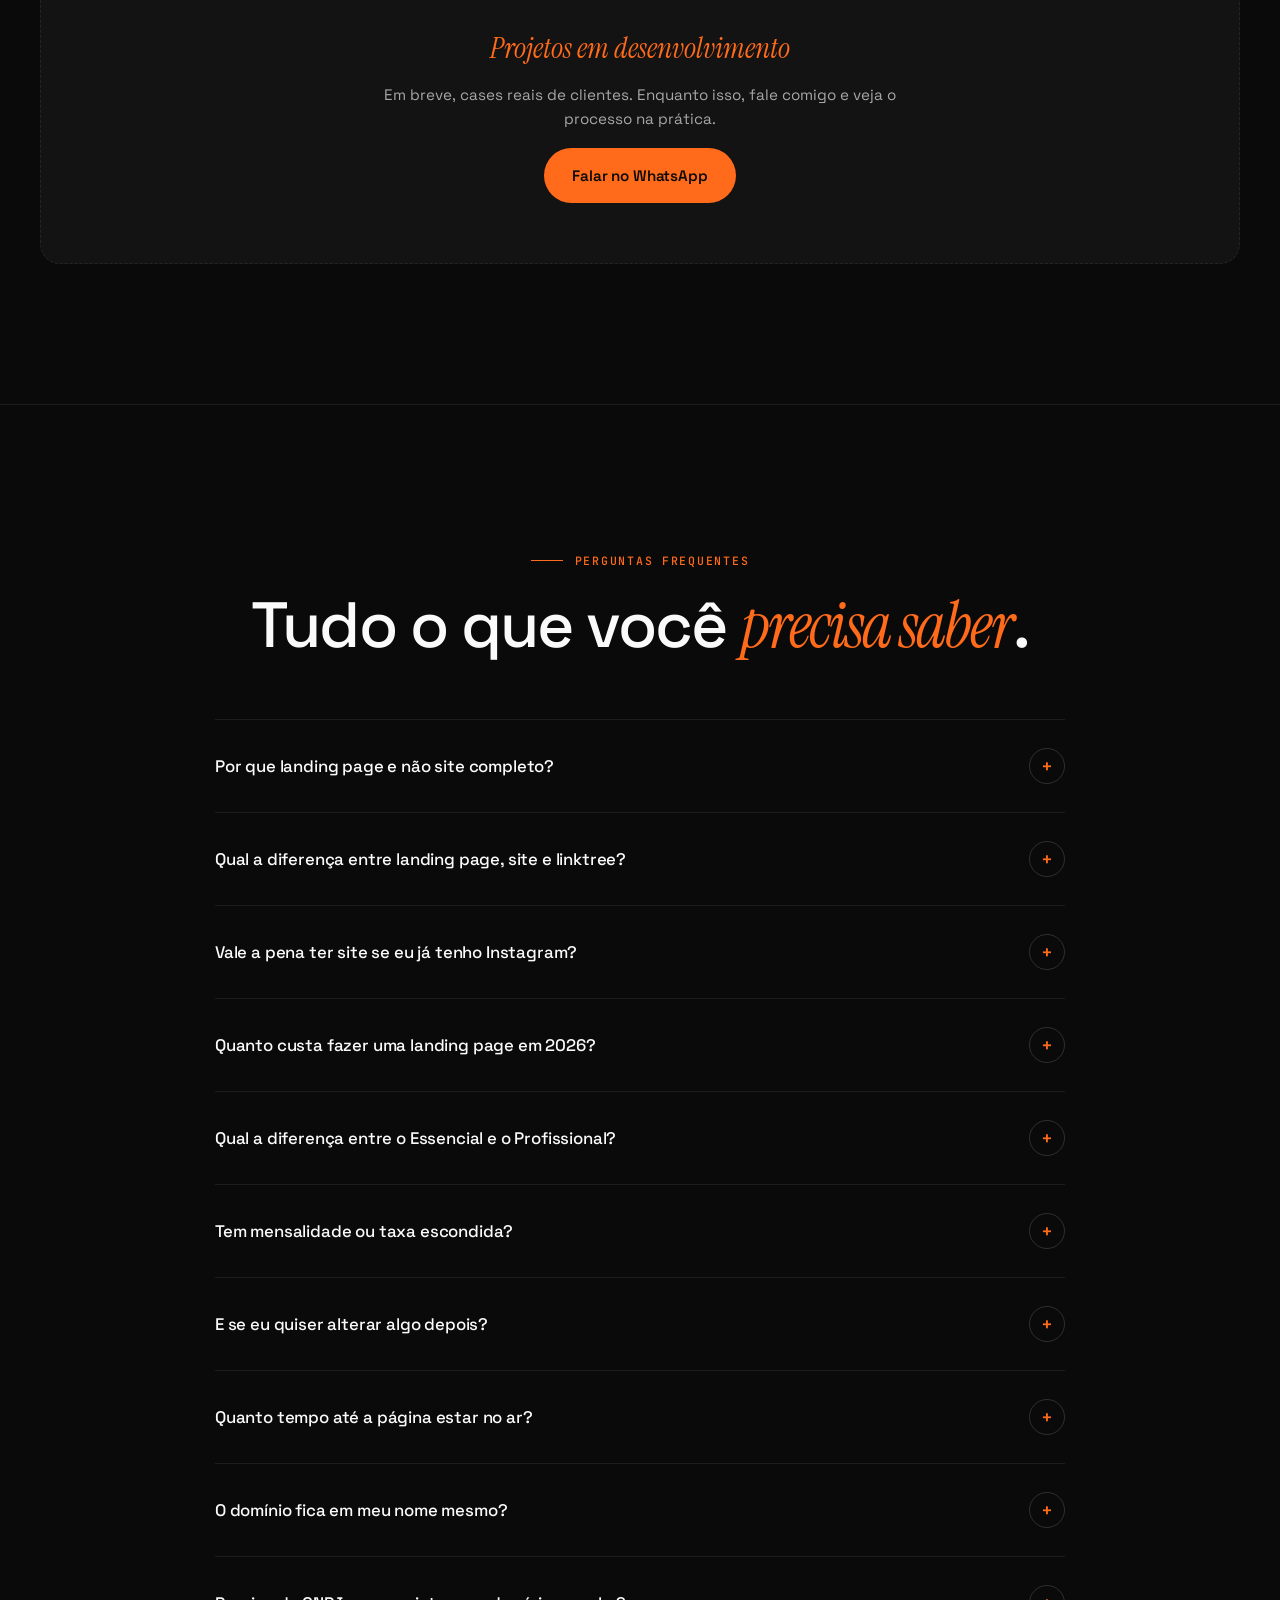
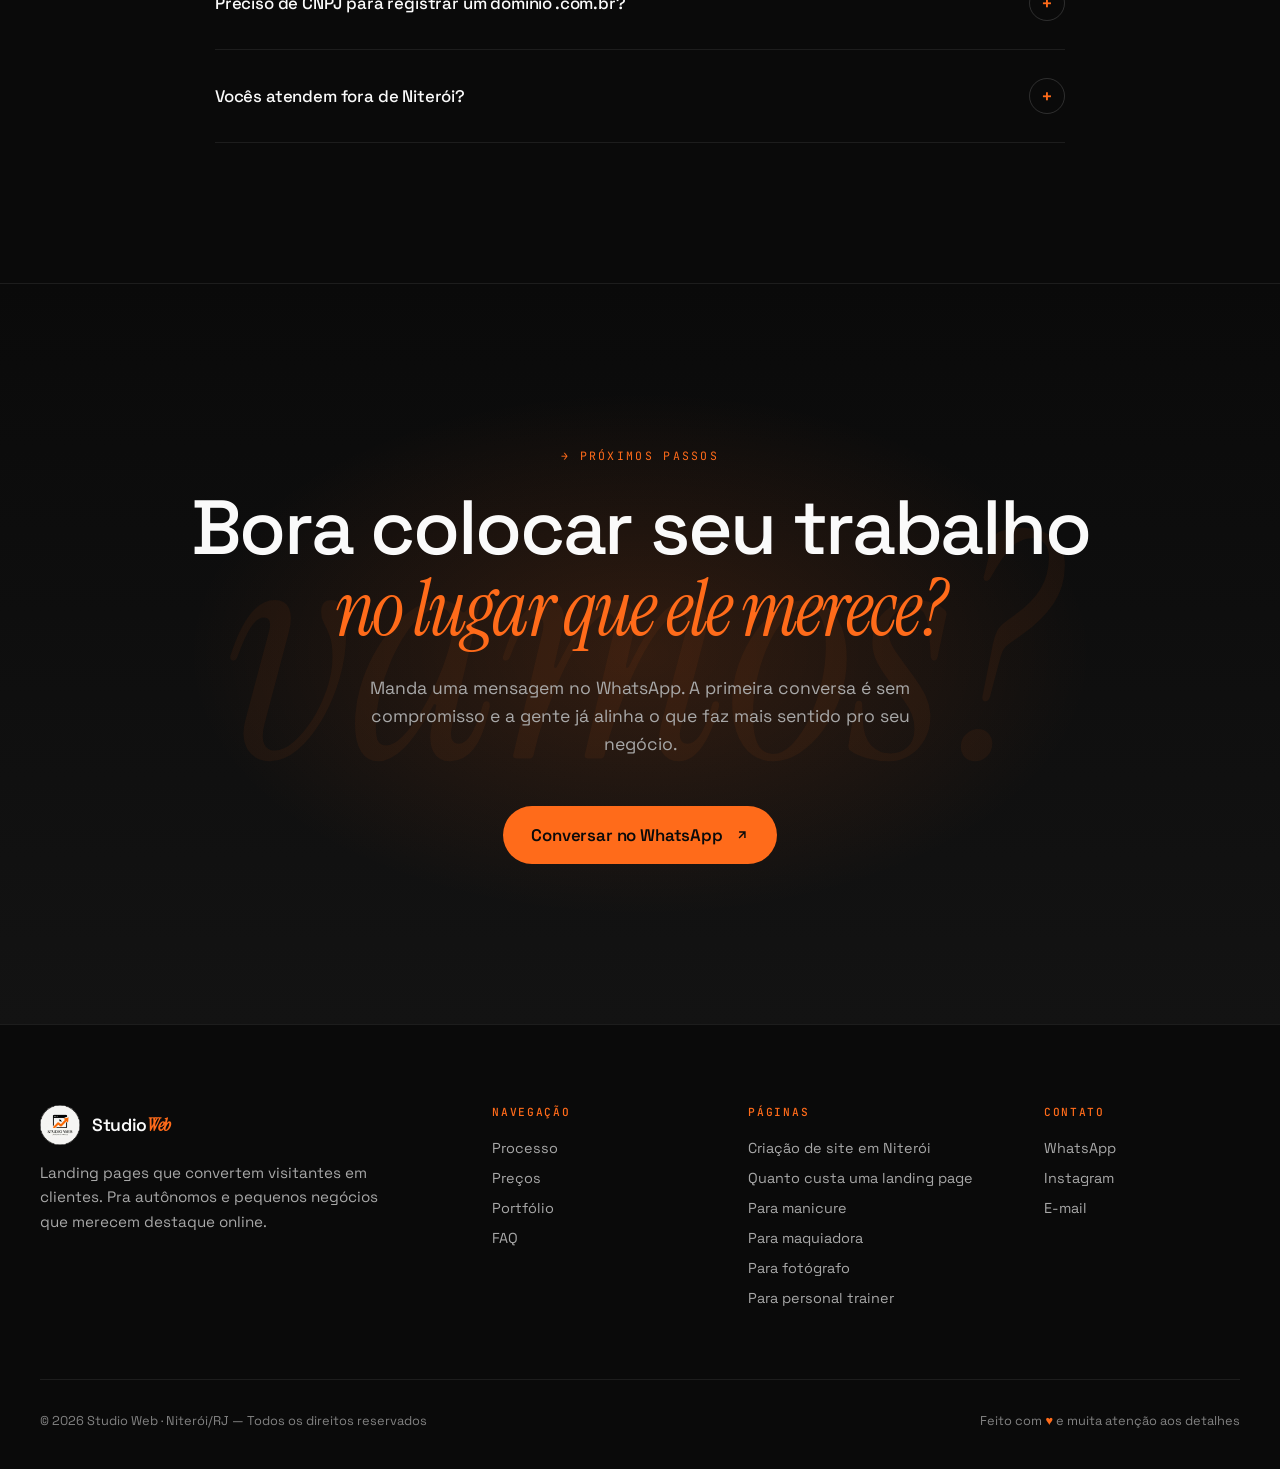
==== commit f2e1caba: "Corrige as 2 falhas de acessibilidade do PageSpeed Medicao de 09/09 no pagespeed.web.dev (celular): " ====
--- a/index.html
+++ b/index.html
@@ -470,7 +470,7 @@
     </div>
 
     <div class="footer-col">
-      <h4>Navegação</h4>
+      <h3>Navegação</h3>
       <a href="#processo">Processo</a>
       <a href="#precos">Preços</a>
       <a href="#portfolio">Portfólio</a>
@@ -478,7 +478,7 @@
     </div>
 
     <div class="footer-col">
-      <h4>Páginas</h4>
+      <h3>Páginas</h3>
       <a href="/criacao-de-site-em-niteroi/">Criação de site em Niterói</a>
       <a href="/quanto-custa-uma-landing-page/">Quanto custa uma landing page</a>
       <a href="/landing-page-para-manicure/">Para manicure</a>
@@ -488,7 +488,7 @@
     </div>
 
     <div class="footer-col">
-      <h4>Contato</h4>
+      <h3>Contato</h3>
       <a href="https://wa.me/5521991088053" target="_blank" rel="noopener">WhatsApp</a>
       <a href="https://www.instagram.com/studiowebnit/" target="_blank" rel="noopener">Instagram</a>
       <a href="mailto:studiowebniteroi@gmail.com">E-mail</a>
--- a/style.css
+++ b/style.css
@@ -10,7 +10,7 @@
   --white: #fafafa;
   --gray-100: #f0f0f0;
   --gray-300: #a8a8a8;
-  --gray-500: #6a6a6a;
+  --gray-500: #828282;   /* 5.15:1 sobre --black; #6a6a6a dava 3.66:1 e reprovava no WCAG AA */
   --gray-700: #2a2a2a;
   --line: rgba(255,255,255,0.08);
   --line-strong: rgba(255,255,255,0.15);
@@ -1377,7 +1377,7 @@
   margin-bottom: 24px;
 }
 
-.footer-col h4 {
+.footer-col h3 {
   font-family: 'JetBrains Mono', monospace;
   font-size: 0.7rem;
   font-weight: 500;
